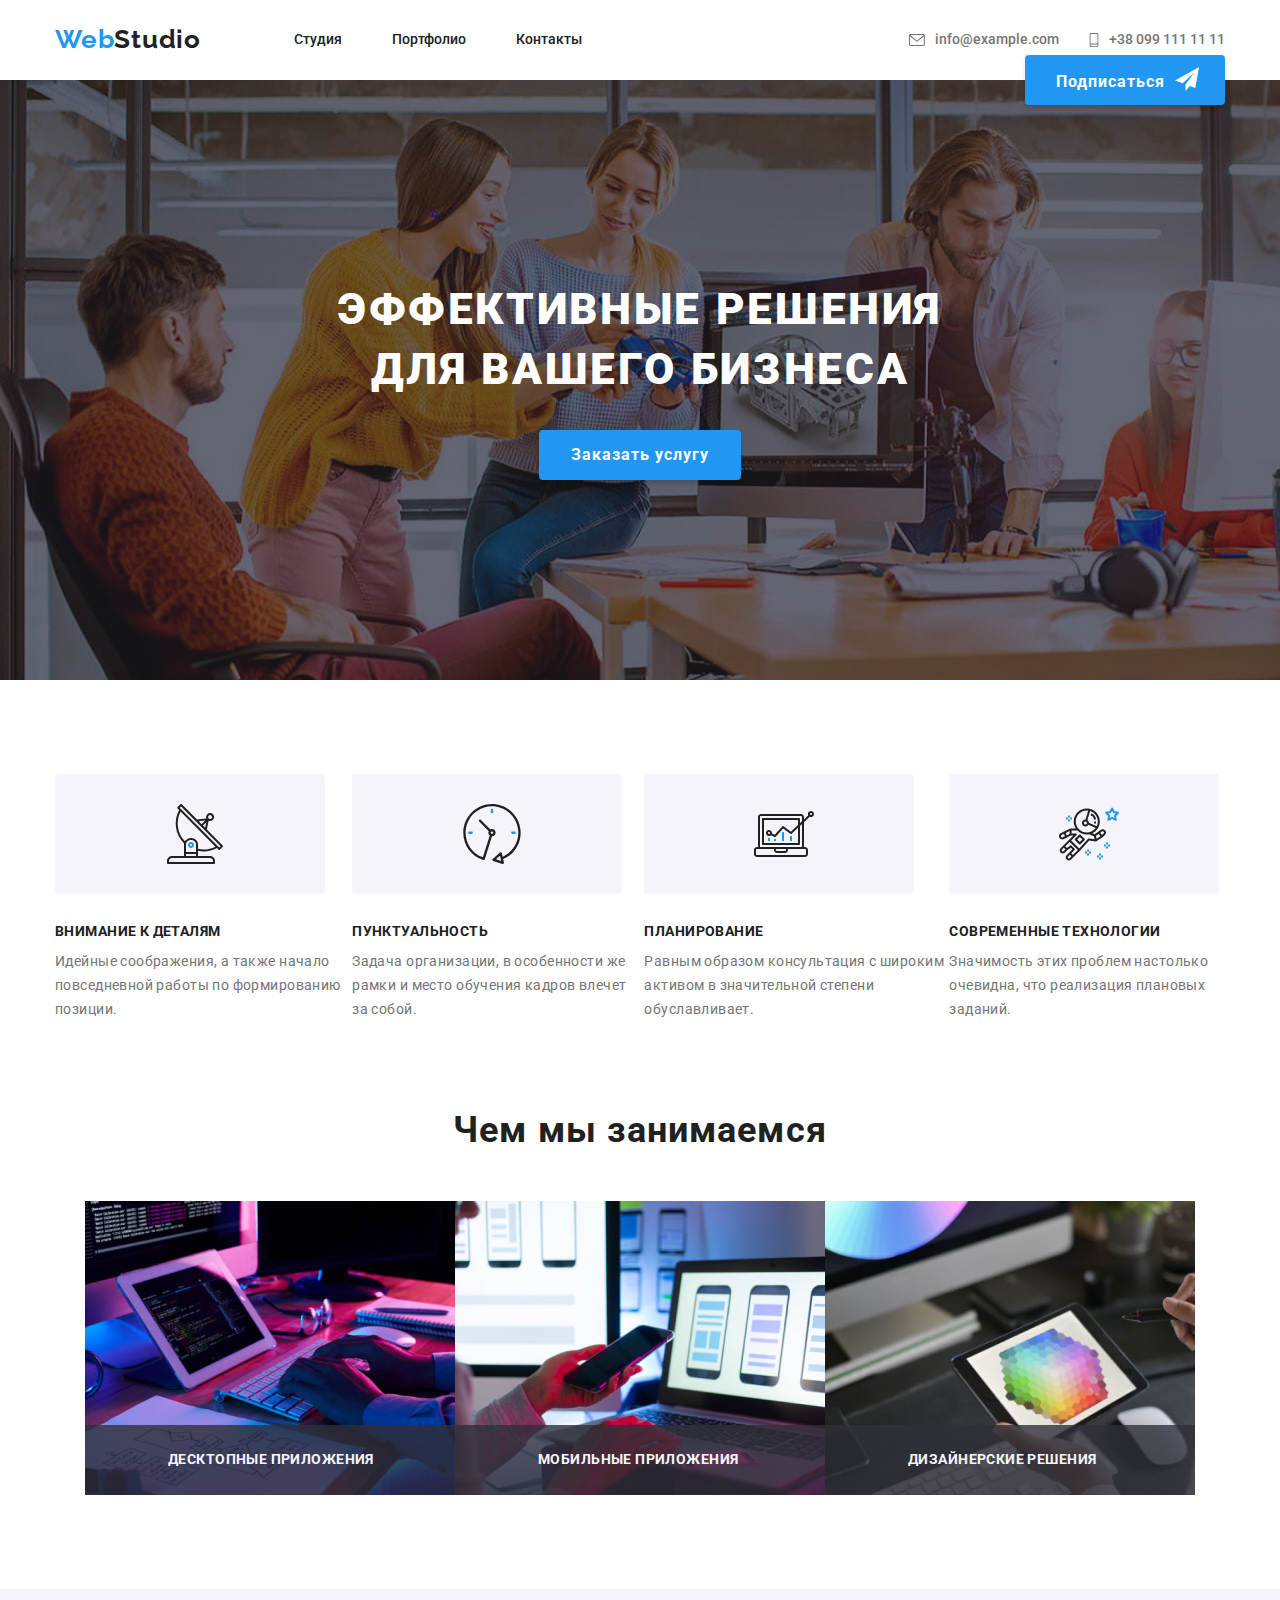
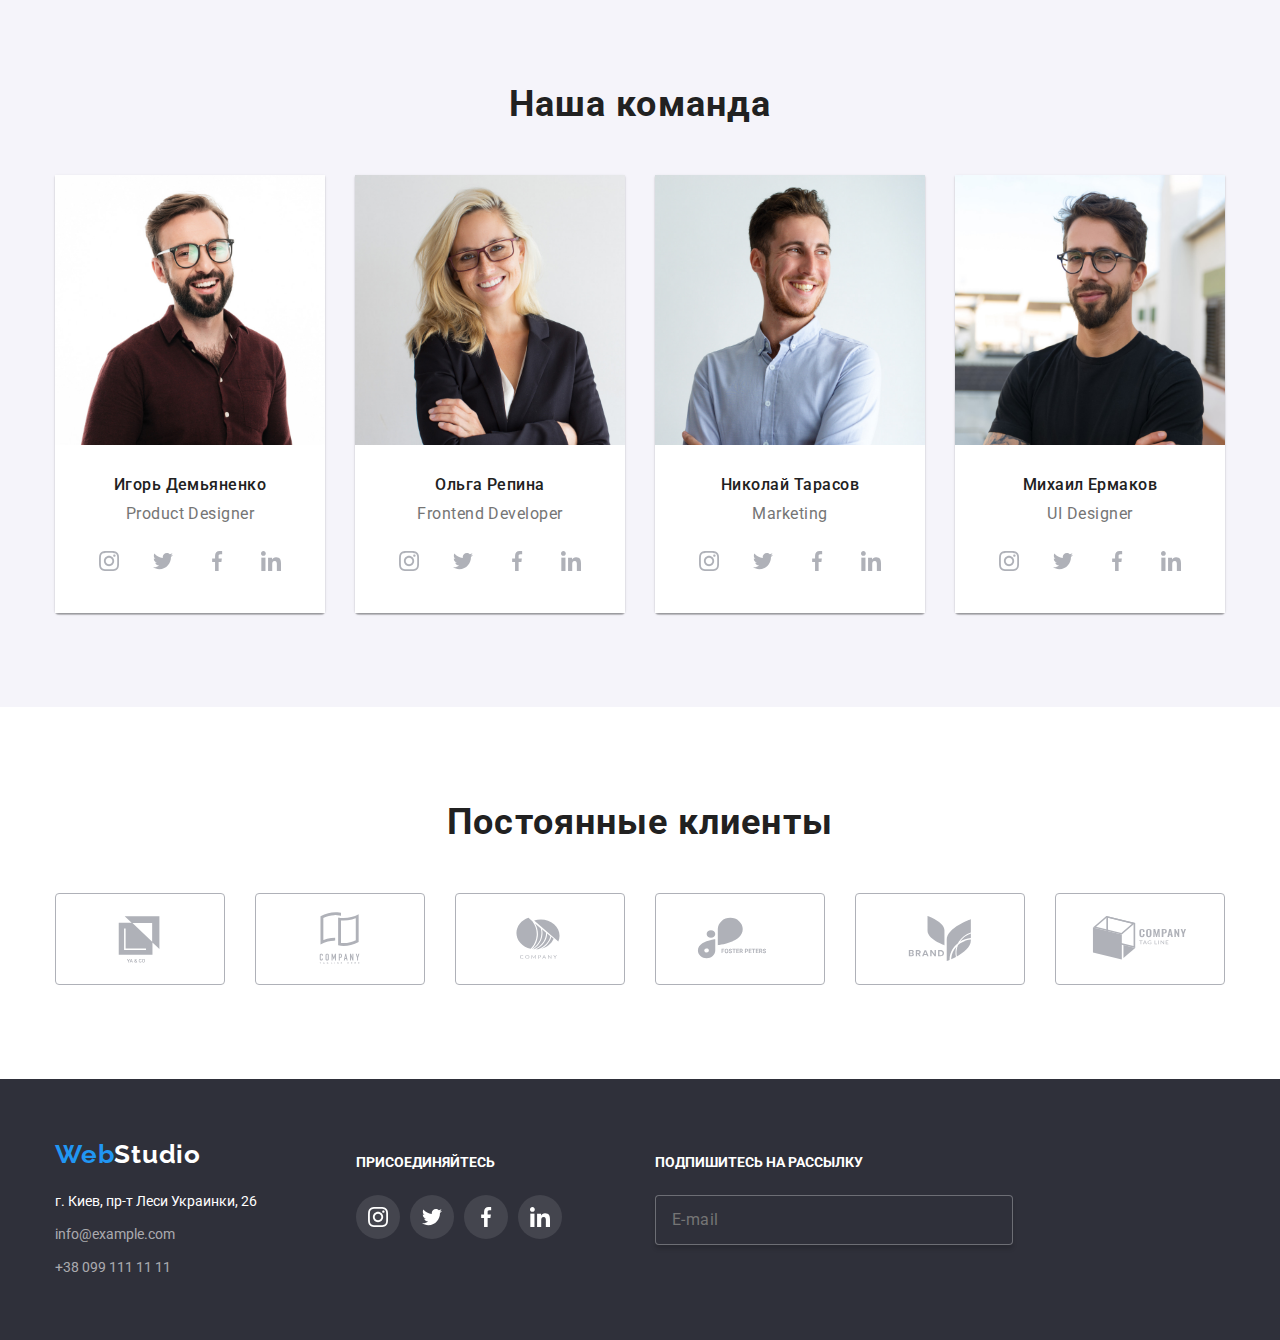
==== index.html @ a3b0ca6b "footer_in_progress" ====
<!DOCTYPE html>
<html lang="en">
    <head>
        <meta charset="UTF-8">
        <meta name="viewport" content="width=device-width, initial-scale=1.0">
        <title>Document</title>
        <link rel="stylesheet" href="https://cdn.jsdelivr.net/npm/modern-normalize@1.1.0/modern-normalize.min.css">
        <link rel="preconnect" href="https://fonts.googleapis.com">
        <link rel="preconnect" href="https://fonts.gstatic.com" crossorigin>
        <link href="https://fonts.googleapis.com/css2?family=Roboto:wght@400;500;700;900&display=swap" rel="stylesheet">
        <link rel="preconnect" href="https://fonts.googleapis.com">
        <link rel="preconnect" href="https://fonts.gstatic.com" crossorigin>
        <link href="https://fonts.googleapis.com/css2?family=Raleway:wght@700&family=Roboto&display=swap" rel="stylesheet">
        <link rel="stylesheet" href="./css/main.min.css" />
    </head>
    <body>
        <header class="top">
            <div class="container top-container">
                <a class="top-logo" href="#">Web<span>Studio</span></a>
                <button class="menu-btn" type="button" aria-label="кнопка открытия меню">
                    <svg class="menu-btn__icon" width="40px" height="40px">
                        <use class="menu-btn__icon-open" href="./images/icons/icons6.svg#open-menu-icon">
                        
                        </use>
                        <use class="menu-btn__icon-close" href="./images/icons/icons6.svg#close-menu-icon">
                        
                        </use>
                    </svg>
                </button>
                <nav class="top-menu">
                    <ul class="top-list">
                        <li class="top-list-item"><a class="link current" href="#">Студия</a></li>
                        <li class="top-list-item"><a href="portfolio.html">Портфолио</a></li>
                        <li class="top-list-item"><a href="#">Контакты</a></li>
                    </ul>
                </nav>
                <div class="top-adr-social container">
                    <ul class="top-adr">
                        <li class="top-adr-item">
                            <a class="link" href="mailto:info@example.com">
                                <svg class="socials-icons-top" width="16px" height="12px">
                                    <use href="./images/icons/icons6.svg#icon-envelope"></use>
                                </svg>
                            info@example.com
                            </a>
                        </li>
                        <li class="top-adr-item">
                            <a class="link" href="tel:+380991111111">
                                <svg class="socials-icons-top phone" width="10px" height="16px">
                                    <use href="./images/icons/icons6.svg#icon-smartphone"></use>
                                </svg>
                            +38 099 111 11 11
                            </a>
                        </li>
                    </ul>
                </div>
            </div>
        </header>
        <main>
            <section class="hero">
                <div class="container hero__container">
                    <h1 class="hero__title">Эффективные решения <br> для вашего бизнеса</h1>
                    <button class="hero__but" type="button" data-modal-open>
                        Заказать услугу
                    </button>
                </div>
            </section>
            <section class="deal">
                <div class="container deal__container">
                    <ul class="deal__container-list">
                        <li class="container-item">
                            <div class="deal__pic">
                                <svg class="deal__icon deal-icons-antenna" width="70px" height="70px">
                                    <use href="./images/icons/icons6.svg#icon-antenna"></use>
                                </svg>
                            </div>
                            <h3 class="deal__titles">Внимание к деталям</h3>
                            <p class="deal__article">
                                Идейные соображения, 
                                а также начало повседневной 
                                работы по формированию позиции.
                            </p>
                        </li>
                        <li class="container-item">
                            <div class="deal__pic">
                                <svg class="deal__icon deal-icons-clock" width="70px" height="70px">
                                    <use href="./images/icons/icons6.svg#icon-clock"></use>
                                </svg>
                            </div>
                            <h3 class="deal__titles">Пунктуальность</h3>
                            <p class="deal__article">
                                Задача организации, 
                                в особенности же рамки и место 
                                обучения кадров влечет за собой.
                            </p>
                        </li>
                        <li class="container-item">
                            <div class="deal__pic">
                                <svg class="deal__icon deal-icons-diagram" width="70px" height="70px">
                                    <use href="./images/icons/icons6.svg#icon-diagram"></use>
                                </svg>
                            </div>
                            <h3 class="deal__titles">Планирование</h3>
                            <p class="deal__article">
                                Равным образом консультация 
                                с широким активом в значительной 
                                степени обуславливает.
                            </p>
                        </li>
                        <li class="container-item">
                            <div class="deal__pic">
                                <svg class="deal__icon deal-icons-astronaut" width="70px" height="70px">
                                    <use href="./images/icons/icons6.svg#icon-astronaut"></use>
                                </svg>
                            </div>
                            <h3 class="deal__titles">Современные технологии</h3>
                            <p class="deal__article">
                                Значимость этих проблем настолько 
                                очевидна, что реализация плановых заданий.
                            </p>
                        </li>
                    </ul>
                </div>
            </section>
            <section class="rools">
                <div class="container rools-container">
                    <h2 class="team-title">Чем мы занимаемся</h2>
                    <ul class="rools-container-list-pic">
                        <li class="container-item pic">
                            <img src="./images/1pro.jpg" alt="computer work" width="370" height="294">
                            <div class="plashka">
                                <p class="plashka-txt">
                                    Десктопные приложения
                                </p>
                            </div>
                        </li>
                        <li class="container-item pic">
                            <img src="./images/2pro.jpg" alt="computer work2" width="370" height="294">
                            <div class="plashka">
                                <p class="plashka-txt">
                                    Мобильные приложения
                                </p>
                            </div>
                        </li>
                        <li class="container-item pic">
                            <img src="./images/3pro.jpg" alt="color scheme" width="370" height="294">
                            <div class="plashka">
                                <p class="plashka-txt">
                                    Дизайнерские решения
                                </p>
                            </div>
                        </li>
                    </ul>
                </div>
            </section>
            <section class="team">
                <div class="container team-container">
                    <h2 class="team-title">Наша команда</h2>
                        <ul class="team-container-list">
                            <li class="container-item teamit">
                                <img class="img-teamit" src="./images/4pro.jpg" alt="Демьяненко">
                                <div class="bot-teamit">
                                    <h3 class="team-titles">Игорь Демьяненко</h3>
                                    <p class="team-position">Product Designer</p> 
                                    <ul class="team-social-list">
                                        <li class="team-social-item">
                                            <a class="team-social-link socials-link-instagram" href="#">
                                                <svg class="social-icon social-icons-team-instagram" width="20px" height="20px">
                                                    <use href="./images/icons/icons6.svg#icon-instagram"></use>
                                                </svg> 
                                            </a>
                                        </li>
                                        <li class="team-social-item">
                                            <a class="team-social-link socials-link-twitter" href="#">
                                                <svg class="social-icon social-icons-team-twitter" width="20px" height="20px">
                                                    <use href="./images/icons/icons6.svg#icon-twitter"></use>
                                                </svg>
                                            </a>
                                        </li>
                                        <li class="team-social-item">
                                            <a class="team-social-link socials-link-facebook" href="#">
                                                <svg class="social-icon social-icons-team-facebook" width="20px" height="20px">
                                                    <use href="./images/icons/icons6.svg#icon-facebook"></use>
                                                </svg>
                                            </a>
                                        </li>
                                        <li class="team-social-item">
                                            <a class="team-social-link socials-link-linkedin" href="#">
                                                <svg class="social-icon social-icons-team-linkedin" width="20px" height="20px">
                                                    <use href="./images/icons/icons6.svg#icon-linkedin"></use>
                                                </svg>
                                            </a>
                                        </li>   
                                    </ul>
                                </div>
                            </li>
                            <li class="container-item teamit">
                                <img class="img-teamit" src="./images/5pro.jpg" alt="Репина">
                                <div class="bot-teamit">
                                    <h3 class="team-titles">Ольга Репина</h3>
                                    <p class="team-position">Frontend Developer</p>
                                    <ul class="team-social-list">
                                        <li class="team-social-item">
                                            <a class="team-social-link socials-link-instagram" href="#">
                                                <svg class="social-icon social-icons-team-instagram" width="20px" height="20px">
                                                    <use href="./images/icons/icons6.svg#icon-instagram"></use>
                                                </svg> 
                                            </a>
                                        </li>
                                        <li class="team-social-item">
                                            <a class="team-social-link socials-link-twitter" href="#">
                                                <svg class="social-icon social-icons-team-twitter" width="20px" height="20px">
                                                    <use href="./images/icons/icons6.svg#icon-twitter"></use>
                                                </svg>
                                            </a>
                                        </li>
                                        <li class="team-social-item">
                                            <a class="team-social-link socials-link-facebook" href="#">
                                                <svg class="social-icon social-icons-team-facebook" width="20px" height="20px">
                                                    <use href="./images/icons/icons6.svg#icon-facebook"></use>
                                                </svg>
                                            </a>
                                        </li>
                                        <li class="team-social-item">
                                            <a class="team-social-link socials-link-linkedin" href="#">
                                                <svg class="social-icon social-icons-team-linkedin" width="20px" height="20px">
                                                    <use href="./images/icons/icons6.svg#icon-linkedin"></use>
                                                </svg>
                                            </a>
                                        </li>   
                                    </ul>
                                </div>
                                </li>
                            <li class="container-item teamit">
                                <img class="img-teamit" src="./images/6pro.jpg" alt="Тарасов">
                                <div class="bot-teamit">
                                    <h3 class="team-titles">Николай Тарасов</h3>
                                    <p class="team-position">Marketing</p>
                                    <ul class="team-social-list">
                                        <li class="team-social-item">
                                            <a class="team-social-link socials-link-instagram" href="#">
                                                <svg class="social-icon social-icons-team-instagram" width="20px" height="20px">
                                                    <use href="./images/icons/icons6.svg#icon-instagram"></use>
                                                </svg> 
                                            </a>
                                        </li>
                                        <li class="team-social-item">
                                            <a class="team-social-link socials-link-twitter" href="#">
                                                <svg class="social-icon social-icons-team-twitter" width="20px" height="20px">
                                                    <use href="./images/icons/icons6.svg#icon-twitter"></use>
                                                </svg>
                                            </a>
                                        </li>
                                        <li class="team-social-item">
                                            <a class="team-social-link socials-link-facebook" href="#">
                                                <svg class="social-icon social-icons-team-facebook" width="20px" height="20px">
                                                    <use href="./images/icons/icons6.svg#icon-facebook"></use>
                                                </svg>
                                            </a>
                                        </li>
                                        <li class="team-social-item">
                                            <a class="team-social-link socials-link-linkedin" href="#">
                                                <svg class="social-icon social-icons-team-linkedin" width="20px" height="20px">
                                                    <use href="./images/icons/icons6.svg#icon-linkedin"></use>
                                                </svg>
                                            </a>
                                        </li>   
                                    </ul>
                                </div>
                                </li>
                            <li class="container-item teamit">
                                <img class="img-teamit" src="./images/7pro.jpg" alt="Ермаков">
                                <div class="bot-teamit">
                                    <h3 class="team-titles">Михаил Ермаков</h3>
                                    <p class="team-position">UI Designer</p>
                                    <ul class="team-social-list">
                                        <li class="team-social-item">
                                            <a class="team-social-link socials-link-instagram" href="#">
                                                <svg class="social-icon social-icons-team-instagram" width="20px" height="20px">
                                                    <use href="./images/icons/icons6.svg#icon-instagram"></use>
                                                </svg> 
                                            </a>
                                        </li>
                                        <li class="team-social-item">
                                            <a class="team-social-link socials-link-twitter" href="#">
                                                <svg class="social-icon social-icons-team-twitter" width="20px" height="20px">
                                                    <use href="./images/icons/icons6.svg#icon-twitter"></use>
                                                </svg>
                                            </a>
                                        </li>
                                        <li class="team-social-item">
                                            <a class="team-social-link socials-link-facebook" href="#">
                                                <svg class="social-icon social-icons-team-facebook" width="20px" height="20px">
                                                    <use href="./images/icons/icons6.svg#icon-facebook"></use>
                                                </svg>
                                            </a>
                                        </li>
                                        <li class="team-social-item">
                                            <a class="team-social-link socials-link-linkedin" href="#">
                                                <svg class="social-icon social-icons-team-linkedin" width="20px" height="20px">
                                                    <use href="./images/icons/icons6.svg#icon-linkedin"></use>
                                                </svg>
                                            </a>
                                        </li>   
                                    </ul>                 
                                </div>
                            </li>
                        </ul>
                </div>
            </section>
            <section class="clients">
                <div class="container clients__container">
                    <h2 class="clients__title">Постоянные клиенты</h2>
                    <div class="clients-row">
                        <ul class="clients__list">
                            <li class="clients__item">
                                <a class="clients__link link-Logo" href="#">
                                    <svg class="clients__icon clients-icons-Logo" width="106px" height="60px">
                                        <use href="./images/icons/icons6.svg#icon-Logo"></use>
                                    </svg>
                                </a> 
                            </li>
                            <li class="clients-item">
                                <a class="clients__link link-Logo-1" href="#">
                                    <svg class="clients__icon clients-icons-Logo-1" width="106px" height="60px">
                                        <use href="./images/icons/icons6.svg#icon-Logo-1"></use>
                                    </svg>
                                </a> 
                            </li>
                            <li class="clients-item">
                                <a class="clients__link link-Logo-2" href="#">
                                    <svg class="clients__icon clients-icons-Logo-2" width="106px" height="60px">
                                        <use href="./images/icons/icons6.svg#icon-Logo-2"></use>
                                    </svg>
                                </a> 
                            </li>
                            <li class="clients-item">
                                <a class="clients__link link-Logo-3" href="#">
                                    <svg class="clients__icon clients-icons-Logo-3" width="106px" height="60px">
                                        <use href="./images/icons/icons6.svg#icon-Logo-3"></use>
                                    </svg>
                                </a> 
                            </li>
                            <li class="clients-item">
                                <a class="clients__link link-Logo-4" href="#">
                                    <svg class="clients__icon clients-icons-Logo-4" width="106px" height="60px">
                                        <use href="./images/icons/icons6.svg#icon-Logo-4"></use>
                                    </svg>
                                </a> 
                            </li>
                            <li class="clients-item">
                                <a class="clients__link link-Logo-5" href="#">
                                    <svg class="clients__icon clients-icons-Logo-5" width="106px" height="60px">
                                        <use href="./images/icons/icons6.svg#icon-Logo-5"></use>
                                    </svg>
                                </a> 
                            </li>
                        </ul>
                    </div>
                </div>
            </section>
        </main>
        <footer class="bottom">
            <div class="container fotter-container">
                <div class="bottom__f_s_containers">
                    <div class="bottom__container">
                        <a class="bottom__logo" href="#">Web<span>Studio</span></a>
                        <address class="bottom__adr">
                            <ul class="bottom__adr-list">
                                <li class="bottom__adr-item">
                                    <a class="bottom__adr-info" href="https://google.com">г. Киев, пр-т Леси Украинки, 26</a>
                                </li>
                                <li class="bottom__adr-item">
                                    <a class="bottom__adr-c" href="mailto:info@example.com">info@example.com</a>
                                </li>
                                <li class="bottom__adr-item">
                                    <a class="bottom__adr-c" href="tel:+380991111111">+38 099 111 11 11</a>
                                </li>
                            </ul>
                        </address>
                    </div>
                    <div class="bottom__container2">
                        <p class="bottom__attach">Присоединяйтесь</p>
                        <div class="bottom__icons">
                            <ul class="bottom__social-list">
                                <li class="bottom__social-item">
                                    <a class="bottom__social-link socials-link-instagram" href="#">
                                        <svg class="bottom__social-icon social-icons-team-instagram" width="20px" height="20px">
                                            <use href="./images/icons/icons6.svg#icon-instagram"></use>
                                        </svg> 
                                    </a>
                                </li>
                                <li class="bottom__social-item">
                                    <a class="bottom__social-link socials-link-twitter" href="#">
                                        <svg class="bottom__social-icon social-icons-team-twitter" width="20px" height="20px">
                                            <use href="./images/icons/icons6.svg#icon-twitter"></use>
                                        </svg>
                                    </a>
                                </li>
                                <li class="bottom__social-item">
                                    <a class="bottom__social-link socials-link-facebook" href="#">
                                        <svg class="bottom__social-icon social-icons-team-facebook" width="20px" height="20px">
                                            <use href="./images/icons/icons6.svg#icon-facebook"></use>
                                        </svg>
                                    </a>
                                </li>
                                <li class="bottom__social-item">
                                    <a class="bottom__social-link socials-link-linkedin" href="#">
                                        <svg class="bottom__social-icon social-icons-team-linkedin" width="20px" height="20px">
                                            <use href="./images/icons/icons6.svg#icon-linkedin"></use>
                                        </svg>
                                    </a>
                                </li>   
                            </ul>
                        </div>
                    </div>
                </div>
                <div class="bottom__container3">
                    <p class="bottom__attach">Подпишитесь на рассылку</p>
                    <div class="bottom__icons">
                        <ul class="bottom__social-list">
                            <li class="bottom__social-item">
                                <form class="name-lable-bottom">
                                    <input class="name-label-input-bottom" type="email" name="email" placeholder="E-mail" required />
                                </form>
                            </li>
                        </ul>
                    </div>
                </div>
                <div class="bottom__butt">
                    <button class="hero-but-butt" type="button" data-modal-open>
                        <div class="h-butt">
                            <div class="butt-sing">
                                Подписаться
                            </div>
                            <div class="butt-svg">
                                <svg class="bottom__social-icon" width="24px" height="24px">
                                    <use href="./images/icons/icons6.svg#icon-sendtg"></use>
                                </svg>
                            </div>
                        </div>
                    </button>
                </div>
            </div>
        </footer>
        <div class="backdrop is-hidden" data-modal>
            <div class="modal-wrapper">
                <button class="modal-btn" type="button" data-modal-close>
                        <svg class="icon-close" width="20px" height="20px">
                            <use href="./images/icons/icons6.svg#icon-close"></use>
                        </svg>
                </button>
                <div class="wrapper">
                    <form class="form">
                        <div class="form_txt">
                            <p>
                                Оставьте свои данные, мы вам перезвоним
                            </p>
                        </div>
                        <div class="label-wrapper">
                            <label class="name-label">
                                <span class="name-label-span">
                                    Имя
                                </span>
                                <input class="name-label-input" type="name" name="name" required />
                                <div class="div-icon">
                                    <svg class="input-icon" width="12px" height="12px">
                                        <use href="./images/icons/icons6.svg#icon-name"></use>
                                    </svg>
                                </div>
                            </label>
                            <label class="name-label">
                                <span class="name-label-span">
                                    Телефон
                                </span>
                                <input class="name-label-input" type="tel" name="tel" required />
                                <div class="div-icon">
                                    <svg class="input-icon" width="13px" height="13px">
                                        <use href="./images/icons/icons6.svg#icon-phone"></use>
                                    </svg>
                                </div>
                            </label>
                            <label class="name-label">
                                <span class="name-label-span">
                                    Почта
                                </span>
                                <input class="name-label-input" type="email" name="email" required />
                                <div class="div-icon">
                                    <svg class="input-icon" width="15px" height="12px">
                                        <use href="./images/icons/icons6.svg#icon-email"></use>
                                    </svg>
                                </div>
                            </label>
                            <label class="name-label">
                                <span class="name-label-span">
                                    Комментарий
                                </span>
                                <textarea class="text-field"
                                name="feadback"
                                rows="5"
                                placeholder="Введите текст">
                                </textarea>
                            </label>
                            <label class="checkbox-label">
                                <input class="checkbox" type="checkbox" name="checkbox" topic="css">
                                <span class="icon">
                                    <svg class="input-icon">
                                        <use href="./images/icons/icons6l.svg#icon-check" width="16px" height="15px"></use>
                                    </svg>
                                </span>
                                <span class="txt">
                                    Соглашаюсь с рассылкой и принимаю 
                                    <a href="https://mozilla.org">Условия договора</a>
                                </span> 
                            </label>
                        </div>
                        <button class="submit" type="submit">Отправить</button>
                    </form>
                </div>
            </div>
        </div>
        <script src="js/modal.js">
        </script>
    </body>
</html>
---- css/main.min.css ----
:root{--main-text-color: #212121;--main-text-colorlight: #757575;--second-text-color: #2196F3;--third-text-color: #FFFFFF;--bg-color: #2F303A;--bg-colorlight: #F5F4FA;--main-color-icon: #AFB1B8;--main-font: "Roboto", "Arial", "Impact", sans-serif}.btn,.hero-but-butt,.hero__but{display:block;color:var(--third-text-color);background-color:var(--second-text-color);font-family:var(--main-font);font-size:16px;font-weight:700;letter-spacing:.06em;text-align:center;cursor:pointer;border-radius:4px;border-color:rgba(0,0,0,0);box-shadow:0px 4px 4px 0px rgba(0,0,0,.15)}*{list-style:none}h1,h2,h3,h4,h5,h6,p,ul{margin:0}img{display:block;max-width:100%;height:auto}*{list-style:none}h1,h2,h3,h4,h5,h6,p,ul{margin:0}img{display:block;max-width:100%;height:auto}body{font-family:var(--main-font);font-size:14px;line-height:1.71;color:var(--main-text-color)}.container{max-width:100%;margin:0 auto;padding:0 15px}@media screen and (min-width: 320px)and (max-width: 767px){.container{max-width:480px}}@media screen and (min-width: 768px)and (max-width: 1199px){.container{max-width:768px}}@media screen and (min-width: 1200px){.container{max-width:1200px}}.top{vertical-align:50%}.top-container{display:flex;align-items:center;height:60px}@media screen and (min-width: 320px)and (max-width: 767px){.top-container{height:60px}}@media screen and (min-width: 1200px){.top-container{height:80px}}.top-logo{font-family:"Raleway",sans-serif;color:var(--second-text-color);font-size:24px;font-style:normal;font-weight:700;line-height:1.17;letter-spacing:.03em;text-align:left;text-decoration:none;margin-right:276px;padding-top:16px;padding-bottom:16px}@media screen and (min-width: 768px)and (max-width: 1199px){.top-logo{margin-right:88px;padding-top:26px;padding-bottom:26px}}@media screen and (min-width: 1200px){.top-logo{font-size:26px;line-height:1.19;margin-right:93px;padding-top:24px;padding-bottom:25px}}a.top-logo>span{color:var(--main-text-color)}.top-menu a{text-decoration:none;color:var(--main-text-color);font-weight:500;transition-property:color;transition-duration:250ms;transition-timing-function:cubic-bezier(0.4, 0, 0.2, 1)}@media screen and (max-width: 767px){.top-menu a{opacity:0}}.top-menu a:hover{color:var(--second-text-color)}.top-menu a:focus{color:var(--second-text-color)}.top-list{display:flex;align-items:center;padding:0;padding-top:32px;padding-bottom:32px}@media screen and (max-width: 767px){.top-list{display:none}}.top-list-item{margin-right:50px}.top-list-item:last-child{margin:0}.link{position:relative;display:block;text-decoration:none;color:var(--main-text-color)}@media screen and (max-width: 1199px){.top-adr>.top-adr-item:last-child>.link{margin-bottom:0px}}.current{color:var(--second-text-color)}.current:hover::after{content:"";display:block;position:absolute;bottom:-32px;left:0;width:100%;height:4px;border-radius:2px;background-color:var(--second-text-color)}.top-adr-social{padding-right:0;margin-right:0;margin-left:auto}.top-adr-social .top-adr{display:none;padding-top:0px;padding-bottom:0px;padding-right:0px}@media screen and (min-width: 768px){.top-adr-social .top-adr{display:block;align-items:center;justify-content:flex-end;padding-top:21px;padding-bottom:21px}}@media screen and (min-width: 1200px){.top-adr-social .top-adr{display:flex;align-items:center;justify-content:end;padding-top:32px;padding-bottom:32px}}.top-adr-social .top-adr-item:not(:last-child){margin-right:30px}.top-adr-social .link{display:flex;align-items:center;text-decoration:none;color:var(--main-text-colorlight);font-weight:500;transition-property:color;transition-duration:250ms;transition-timing-function:cubic-bezier(0.4, 0, 0.2, 1)}@media screen and (max-width: 768px){.top-adr-social .link{font-size:12px;line-height:14.06px;margin-bottom:10px}}.top-adr-social .link:hover,.top-adr-social .link:focus{color:var(--second-text-color)}.top-adr-social .socials-icons-top{margin-right:10px;fill:currentColor}@media screen and (max-width: 768px){.top-adr-social .socials-icons-top{font-size:12px;line-height:14.06px;width:14px;height:10px}}.top-adr-social .phone{width:10px;height:14px}.menu-btn{display:block;width:40px;height:40px;background-color:rgba(0,0,0,0);border:none;outline:rgba(0,0,0,0);border-color:rgba(0,0,0,0);padding:0px}@media screen and (min-width: 768px){.menu-btn{display:none}}.menu-btn__icon{width:40px;height:40px}.menu-btn__icon-open{opacity:1;fill:var(--main-text-color)}.menu-btn__icon-open:hover{fill:var(--second-text-color)}.menu-btn__icon-close{fill:rgba(0,0,0,0);opacity:0}.works{background-color:#e5e5e5}.promodemo{border-top:1px solid #ececec;padding-top:94px;padding-bottom:94px}.promodemo__container{display:flex;flex-direction:column;align-items:center}.promodemo__container-list{display:flex;flex-wrap:wrap;padding-left:0}.promodemo__item{margin-right:8px;margin-bottom:50px}.promodemo__item:last-child{margin-right:0}.promo-titles{font-family:var(--main-font);background-color:var(--bg-colorlight);color:var(--main-text-color);font-weight:500;font-size:16px;line-height:1.63;letter-spacing:.03em;cursor:pointer;padding:6px 22px;border-radius:4px;border:rgba(255,255,255,0);transition-property:background-color color box-shadow;transition-duration:250ms;transition-timing-function:cubic-bezier(0.4, 0, 0.2, 1)}.promo-titles:hover{background-color:var(--second-text-color);color:var(--third-text-color);box-shadow:0px 2px 2px 0px rgba(0,0,0,.12),0px 1px 2px 0px rgba(0,0,0,.08),0px 3px 1px 0px rgba(0,0,0,.1)}.promo-titles:focus{background-color:var(--second-text-color);color:var(--third-text-color);box-shadow:0px 2px 2px 0px rgba(0,0,0,.12),0px 1px 2px 0px rgba(0,0,0,.08),0px 3px 1px 0px rgba(0,0,0,.1)}.demo__container-list{display:flex;flex-wrap:wrap;padding-left:0}.demo__item{width:370px;background:#fff;transition-property:cursor box-shadow;transition-duration:250ms;transition-timing-function:cubic-bezier(0.4, 0, 0.2, 1)}.demo__item:hover{cursor:pointer;box-shadow:1px 4px 6px 0px rgba(0,0,0,.16),0px 4px 4px 0px rgba(0,0,0,.06),0px 1px 1px 0px rgba(0,0,0,.12)}.demo__item:not(:nth-child(3n+3)){margin-right:30px}.demo__item:not(:nth-child(n+7)){margin-bottom:30px}.demo__item-pic{display:block}.demo__thumb{position:relative;cursor:pointer;overflow:hidden}.demo__descr{display:flex;align-items:center;justify-content:center;width:100%;height:100%;position:absolute;left:0px;bottom:0px;padding:24px;color:var(--third-text-color);background-color:rgba(33,150,243,.9);text-align:left;font-size:18px;line-height:1.71;letter-spacing:3%;transform:translateY(100%);transition:transform;transition-duration:250ms}.demo__thumb:hover .demo__descr{transform:translateY(0%)}.demo__block{border-top:0px;border-right:1px solid #eee;border-bottom:1px solid #eee;border-left:1px solid #eee;padding-top:20px;padding-bottom:20px;padding-left:24px}.demo__titles{color:var(--main-text-color);font-weight:700;font-size:18px;line-height:2;letter-spacing:.06em;padding-bottom:4px}.demo__position{color:var(--main-text-colorlight);font-size:16px;line-height:1.88;letter-spacing:.03em}.btn,.hero-but-butt,.hero__but{display:block;color:var(--third-text-color);background-color:var(--second-text-color);font-family:var(--main-font);font-size:16px;font-weight:700;letter-spacing:.06em;text-align:center;cursor:pointer;border-radius:4px;border-color:rgba(0,0,0,0);box-shadow:0px 4px 4px 0px rgba(0,0,0,.15)}.hero{width:100%;max-width:480px;margin:0 auto;color:var(--third-text-color);background-color:var(--bg-color);padding-top:118px;padding-bottom:118px;background-image:linear-gradient(to bottom, rgba(47, 48, 58, 0.4), rgba(47, 48, 58, 0.4)),url(../images/480_400.png)}@media screen and (min-width: 768px)and (max-width: 1199px){.hero{max-width:768px;margin:0 auto;background-image:linear-gradient(to bottom, rgba(47, 48, 58, 0.4), rgba(47, 48, 58, 0.4)),url(../images/768_400.png)}}@media screen and (min-width: 1200px){.hero{max-width:1600px;padding-top:200px;padding-bottom:200px;margin:0 auto;background-image:linear-gradient(to bottom, rgba(47, 48, 58, 0.4), rgba(47, 48, 58, 0.4)),url(../images/img_HEROpro.jpg)}}.hero__container{display:flex;flex-direction:column;align-items:center}.hero__title{text-transform:uppercase;font-size:26px;font-weight:900;line-height:1.62;letter-spacing:.06em;text-align:center;padding-bottom:30px}@media screen and (min-width: 1200px){.hero__title{font-size:44px;line-height:1.36}}.hero__but{margin:0 auto;line-height:1.875;padding:8px 30px}.deal{padding-top:60px;padding-bottom:60px}@media screen and (min-width: 1200px){.deal{padding-top:94px;padding-bottom:0px}}.deal__container{display:flex;flex-direction:column;align-items:center}.deal__container-list{display:block;padding-left:0}@media screen and (min-width: 767px){.deal__container-list{display:flex}}@media screen and (min-width: 768px)and (max-width: 1199px){.deal__container-list{display:flex;flex-wrap:wrap;gap:30px;padding-left:0}}.deal__pic{display:flex;position:relative;width:100%;max-width:450px;height:120px;justify-content:center;align-items:center;border-radius:4px;margin-bottom:30px;background-color:var(--bg-colorlight)}@media screen and (min-width: 1200px){.deal__pic{display:flex;width:270px;height:120px;justify-content:center;align-items:center;border-radius:4px;margin-bottom:30px}}.deal__titles{color:var(--main-text-color);font-size:14px;font-weight:700;line-height:1.14;letter-spacing:.03em;text-transform:uppercase;width:270px;height:16px}.deal__article{height:75px;color:var(--main-text-colorlight);font-size:14px;line-height:1.71;letter-spacing:.03em;justify-content:right;padding-top:10px;margin-bottom:30px;margin:0 auto}@media screen and (max-width: 1199px){.deal__article{color:var(--main-text-colorlight);font-size:14px;line-height:1.71;letter-spacing:.03em;padding-top:10px}}.deal__icon{display:flex;position:absolute;justify-content:center;align-items:center;fill:var(--main-color-icon);padding-left:10px}.container-item{position:static;margin-right:0}@media screen and (max-width: 767px){.container-item{margin-right:30px}}@media screen and (min-width: 768px)and (max-width: 1199px){.container-item{width:354px;height:251px;margin-right:0px;margin-left:0px;flex:1 1 calc(50% - 30px)}}.container-item:last-child{margin-right:0px}.team{background-color:var(--bg-colorlight);padding-top:60px;padding-bottom:60px}@media screen and (min-width: 768px)and (max-width: 1199px){.team{padding-bottom:30px}}@media screen and (min-width: 1200px){.team{padding-top:94px;padding-bottom:94px}}.team-container{display:flex;flex-direction:column;align-items:center}.team-title{font-weight:700;font-size:36px;line-height:1.17;letter-spacing:.03em;padding-bottom:30px}@media screen and (min-width: 1200px){.team-title{padding-bottom:50px}}.team-container-list{display:flex;flex-wrap:wrap;gap:30px;padding-left:0}@media screen and (min-width: 1200px){.team-container-list{flex-wrap:nowrap;align-items:center;padding-left:0}}.teamit{width:450px;height:622px;border-bottom-right-radius:4px;border-bottom-left-radius:4px;box-shadow:0px 2px 1px 0px rgba(0,0,0,.2),0px 1px 1px 0px rgba(0,0,0,.14),0px 1px 3px 0px rgba(0,0,0,.12)}@media screen and (min-width: 768px)and (max-width: 1199px){.teamit{width:354px;height:auto;flex:1 1 calc(50% - 30px);margin-bottom:30px;box-shadow:0px 1px 3px rgba(0,0,0,.12),0px 1px 1px rgba(0,0,0,.14),0px 2px 1px rgba(0,0,0,.2)}}@media screen and (min-width: 1200px){.teamit{padding-right:0px;padding-left:0px;margin-right:0px;margin-left:0px;width:270px;height:auto}}.img-teamit{display:block;width:450px;height:460px}@media screen and (min-width: 768px)and (max-width: 1199px){.img-teamit{width:354px;height:374px}}@media screen and (min-width: 1200px){.img-teamit{height:270px}}.bot-teamit{background-color:var(--third-text-color);padding-top:30px;padding-bottom:30px}@media screen and (max-width: 1199px){.bot-teamit{padding-bottom:24px}}.team-titles{color:var(--main-text-color);font-weight:500;font-size:16px;line-height:1.19;letter-spacing:.03em;padding-bottom:10px;text-align:center}.team-position{color:var(--main-text-colorlight);font-size:16px;line-height:1.19;letter-spacing:.03em;text-align:center;padding-bottom:16px}.team-social-list{display:flex;padding-left:122px;padding-right:122px;justify-content:space-between}@media screen and (min-width: 768px)and (max-width: 1199px){.team-social-list{padding-left:74px;padding-right:74px}}@media screen and (min-width: 1200px){.team-social-list{padding-left:32px;padding-right:32px}}.team-social-link{display:flex;width:44px;height:44px;justify-content:center;align-items:center;background-color:rgba(255,255,255,0);border-radius:50%;transition-property:background-color;transition-duration:250ms;transition-timing-function:cubic-bezier(0.4, 0, 0.2, 1)}.team-social-link:hover{background-color:var(--second-text-color)}.team-social-link:focus{background-color:var(--second-text-color)}.team-social-link:hover>.social-icon{fill:var(--third-text-color)}.team-social-link:focus>.social-icon{fill:var(--third-text-color)}.social-icon{fill:var(--main-color-icon)}.rools{padding-top:94px;padding-bottom:94px}@media screen and (max-width: 1199px){.rools{display:none}}.rools-container{display:flex;flex-direction:column;align-items:center}.pic{height:294px}.rools-container-list-pic{position:relative;display:flex;padding-left:0}.plashka{display:block;position:absolute;bottom:0;width:370px;height:70px;background-color:rgba(47,48,58,.8)}.plashka-txt{position:absolute;top:27px;color:var(--bg-colorlight);font-size:14px;font-weight:700;line-height:1.14;letter-spacing:.03em;text-transform:uppercase}.plashka-txt:nth-child(1){left:83px}.plashka-txt:nth-child(2){left:86px}.plashka-txt:nth-child(3){left:95px}.clients{padding-top:94px}@media screen and (max-width: 1199px){.clients{padding-top:60px}}.clients__container{display:flex;flex-direction:column;align-items:center}.clients__title{font-weight:700;font-size:36px;line-height:1.17;letter-spacing:.03em;padding-bottom:50px}@media screen and (max-width: 1199px){.clients__title{font-size:28px;padding-bottom:30px}}.clients__list{display:flex;align-items:center;padding-left:0px;padding-bottom:94px}@media screen and (min-width: 320px)and (max-width: 1199px){.clients__list{flex-wrap:wrap;gap:30px;padding-left:0;padding-bottom:60px}}.clients__link{display:flex;width:170px;height:92px;justify-content:center;align-items:center;margin-right:15px;margin-left:15px;border-radius:4px;border-width:1px;border-color:var(--main-color-icon);border-style:solid;background-color:var --third-text-color;transition-property:border-color;transition-duration:250ms;transition-timing-function:cubic-bezier(0.4, 0, 0.2, 1)}@media screen and (min-width: 320px)and (max-width: 767px){.clients__link{width:210px;height:92px;margin-right:0px;margin-left:0px;flex:1 1 calc(50% - 30px)}}@media screen and (min-width: 768px)and (max-width: 1199px){.clients__link{width:226px;height:92px;margin-right:0px;margin-left:0px;flex:1 1 calc(33.3333333333% - 30px)}}.clients__link:hover{border-color:var(--second-text-color)}.clients__link:focus{border-color:var(--second-text-color)}.clients__link:hover>.clients__icon{fill:var(--second-text-color)}.clients__link:focus>.clients__icon{fill:var(--second-text-color)}.clients__icon{fill:var(--main-color-icon);transition-property:fill;transition-duration:250ms;transition-timing-function:cubic-bezier(0.4, 0, 0.2, 1)}.btn,.hero-but-butt,.hero__but{display:block;color:var(--third-text-color);background-color:var(--second-text-color);font-family:var(--main-font);font-size:16px;font-weight:700;letter-spacing:.06em;text-align:center;cursor:pointer;border-radius:4px;border-color:rgba(0,0,0,0);box-shadow:0px 4px 4px 0px rgba(0,0,0,.15)}.bottom{width:inherit;color:var(--third-text-color);background-color:var(--bg-color);padding-top:60px;padding-bottom:60px;align-items:center}@media screen and (min-width: 320px)and (max-width: 767px){.bottom{padding-bottom:130px}}@media screen and (min-width: 768px)and (max-width: 1199px){.bottom{padding-bottom:276px}}.bottom__f_s_containers{display:flex}@media screen and (min-width: 768px)and (max-width: 1199px){.bottom__f_s_containers{justify-content:space-evenly}}.bottom__container{display:flex;flex-direction:column;width:231px;padding-right:0px}@media screen and (min-width: 320px)and (max-width: 767px){.bottom__container{align-items:center;width:auto;padding:0px}}.bottom__container2{padding-left:70px;padding-right:0px}@media screen and (min-width: 320px)and (max-width: 767px){.bottom__container2{padding-left:0px;padding-right:0px;align-items:center}}@media screen and (min-width: 768px)and (max-width: 1199px){.bottom__container2{padding-left:0px;padding-right:0px}}.bottom__container3{padding-left:93px;padding-right:0px}@media screen and (min-width: 320px)and (max-width: 767px){.bottom__container3{align-items:center;padding-left:0px;padding-right:0px}}@media screen and (min-width: 768px)and (max-width: 1199px){.bottom__container3{position:relative;top:60px}}.bottom__attach{font-family:var(--main-font);font-weight:700;text-transform:uppercase;padding-bottom:20px;padding-top:12px}@media screen and (min-width: 320px)and (max-width: 767px){.bottom__attach{text-align:center;padding-bottom:20px;padding-top:60px}}@media screen and (min-width: 768px)and (max-width: 1199px){.bottom__attach{padding-top:5px}}.bottom__social-list{display:flex;justify-content:flex-start;padding-left:0px}@media screen and (min-width: 320px)and (max-width: 767px){.bottom__social-list{justify-content:center}}.bottom__social-item{padding-right:10px}.bottom__social-item:last-child{padding-right:0px}.bottom__social-link{display:flex;width:44px;height:44px;justify-content:center;align-items:center;background-color:rgba(255,255,255,.1);border-radius:50%;transition-property:background-color;transition-duration:250ms;transition-timing-function:cubic-bezier(0.4, 0, 0.2, 1)}.bottom__social-link:hover{background-color:var(--second-text-color)}.bottom__social-link:focus{background-color:var(--second-text-color)}.bottom__social-icon{fill:var(--third-text-color)}.bottom__logo{font-family:"Raleway",sans-serif;color:var(--second-text-color);font-size:26px;font-weight:700;line-height:1.19;letter-spacing:.03em;text-decoration:none;padding-bottom:20px}@media screen and (min-width: 320px)and (max-width: 767px){.bottom__logo{display:flex;align-items:center}}.bottom span{color:var(--third-text-color)}@media screen and (min-width: 320px)and (max-width: 767px){.bottom span{display:flex;align-items:center}}.bottom__adr-list{padding-left:0}@media screen and (min-width: 320px)and (max-width: 767px){.bottom__adr-list{display:inline-block;align-items:center;justify-content:center}}.bottom__adr-item{display:block}.bottom__adr-item:nth-last-child(n+2){padding-bottom:9px}@media screen and (min-width: 320px)and (max-width: 767px){.bottom__adr-item:nth-last-child(n+2){padding-bottom:8px}}.bottom__adr-info{font-style:normal;text-decoration:none;color:var(--third-text-color);transition-property:color;transition-duration:250ms;transition-timing-function:cubic-bezier(0.4, 0, 0.2, 1)}@media screen and (min-width: 320px)and (max-width: 767px){.bottom__adr-info{display:block}}.bottom__adr-info:hover{color:var(--second-text-color)}.bottom__adr-info:focus{color:var(--second-text-color)}.bottom__adr-c{font-style:normal;text-decoration:none;color:rgba(255,255,255,.6);transition-property:color;transition-duration:250ms;transition-timing-function:cubic-bezier(0.4, 0, 0.2, 1)}@media screen and (min-width: 320px)and (max-width: 767px){.bottom__adr-c{display:block;text-align:center}}.bottom__adr-c:hover{color:var(--second-text-color)}.bottom__adr-c:focus{color:var(--second-text-color)}.bottom__butt{width:212px;display:flex;justify-content:end}@media screen and (min-width: 320px)and (max-width: 767px){.bottom__butt{display:flex;justify-content:center}}@media screen and (min-width: 768px)and (max-width: 1199px){.bottom__butt{position:relative;top:166px;width:738px;height:50px;justify-content:center}}.fotter-container{display:flex;padding-left:15px}@media screen and (min-width: 320px)and (max-width: 767px){.fotter-container{display:block;align-items:center}}@media screen and (min-width: 768px)and (max-width: 1199px){.fotter-container{display:block}}a.bott__logo>span{color:var(--third-text-color)}.name-lable-bottom{position:relative}.name-label-input-bottom{border-radius:4px;background-color:var(--bg-color);width:358px;height:50px;border:1px solid rgba(255,255,255,.3);padding-left:16px;box-shadow:0px 4px 4px rgba(0,0,0,.15);font-weight:400;font-size:16px;line-height:20px;letter-spacing:.03em;color:var(--third-text-color)}@media screen and (min-width: 320px)and (max-width: 767px){.name-label-input-bottom{max-width:450px;margin:0 auto;resize:vertical}}.div-icon-bottom{position:absolute;top:0px;left:0px;display:flex;width:79px;height:50px;color:red;align-items:center;justify-content:center}.input-icon-bottom{color:rgba(255,255,255,.6);font-weight:400;font-size:16px;line-height:20px;letter-spacing:.03em}.hero-but-butt{position:absolute;top:55px;width:200px;height:50px;line-height:30px;padding:10px 62px 10px 29px}@media screen and (min-width: 320px)and (max-width: 767px){.hero-but-butt{display:flex;top:20px;margin-left:auto}}@media screen and (min-width: 768px)and (max-width: 1199px){.hero-but-butt{top:0px}}.h-butt{display:flex;width:143px;justify-content:center}.butt-sing{width:109px;height:30px}.butt-svg{width:24px;height:24px;margin-left:10px}.backdrop{position:fixed;width:100vw;height:100vh;top:0;left:50%;transform:translateX(-50%);opacity:1;visibility:visible;pointer-events:initial;background-color:rgba(0,0,0,.2);transition:opacity var(--bg-colorlight),visibility var(--bg-colorlight);transition-duration:250ms}.backdrop.is-hidden{opacity:0;visibility:hidden;pointer-events:none}.modal-wrapper{position:absolute;top:50%;left:50%;transform:translate(-50%, -50%);width:528px;height:581px;padding:40px 40px 0;box-shadow:0px 1px 3px rgba(0,0,0,.12),0px 1px 1px rgba(0,0,0,.14),0px 2px 1px rgba(0,0,0,.2);border-radius:4px;background-color:#fff}.modal-btn{position:absolute;top:8px;right:8px;width:30px;height:30px;background-color:#fff;border:1px solid rgba(0,0,0,.1);padding:0px;border-radius:50%;cursor:pointer;display:flex;align-items:center;justify-content:center}.icon-close{display:flex;width:11px;height:11px;fill:#000;transition-property:fill;transition-duration:250ms;transition-timing-function:cubic-bezier(0.4, 0, 0.2, 1)}.modal-btn:hover>.icon-close,.modal-btn:focus>.icon-close{fill:var(--second-text-color)}input.name-label-input{padding:8px;font-family:inherit;transition-property:fill;transition-duration:250ms;transition-timing-function:cubic-bezier(0.4, 0, 0.2, 1)}label{display:flex;flex-direction:column;margin-bottom:10px}.name-label{position:relative;font-size:12px;line-height:14px;letter-spacing:.01em;transition-property:fill color;transition-duration:250ms;transition-timing-function:cubic-bezier(0.4, 0, 0.2, 1)}.name-label:hover>.text-field,.name-label:focus>.text-field{border-color:var(--second-text-color);cursor:pointer;transition:border-color 250ms cubic-bezier(0.4, 0, 0.2, 1)}.name-label:hover>.name-label-input,.name-label:focus>.name-label-input{border-color:var(--second-text-color);cursor:pointer;transition:border-color 250ms cubic-bezier(0.4, 0, 0.2, 1)}.name-label:hover>.div-icon>.input-icon,.name-label:focus>.div-icon>.input-icon{fill:var(--second-text-color);cursor:pointer;transition:fill 250ms cubic-bezier(0.4, 0, 0.2, 1)}.name-label-span{margin-bottom:4px;font-weight:400;color:var(--main-text-colorlight);letter-spacing:.01em}input.name-label-input{border-radius:4px;width:448px;height:40px;border:1px solid rgba(33,33,33,.2);padding-left:42px}.name-label-input:focus+.div-icon>.input-icon{fill:var(--second-text-color)}.div-icon{display:flex;width:42px;height:40px;align-items:center;justify-content:center;position:absolute;top:18px;left:0}.input-icon{position:absolute;fill:var(--main-text-color)}.text-field{width:448px;height:120px;resize:none;padding:12px 16px;border:1px solid rgba(33,33,33,.2);border-radius:4px}.text-field::placeholder{font-style:normal;font-weight:400;font-size:12px;line-height:14px;letter-spacing:.01em;color:rgba(117,117,117,.5)}.submit{position:relative;left:50%;transform:translate(-50%, 0);margin-top:20px;display:inline-block;width:200px;height:50px;padding:10px 55px;border:none;border-radius:4px;background-color:#2196f3;color:#fff;font-weight:700;font-size:16px;line-height:30px;letter-spacing:.06em;cursor:pointer;box-shadow:0px 4px 4px rgba(0,0,0,.15)}.submit:hover,.submit:focus{background-color:#1976d2}.form_txt{font-weight:bold;font-size:20px;line-height:23px;letter-spacing:3%;padding-bottom:12px;text-align:center}.checkbox-label{display:block;flex-direction:row;align-items:center;padding-left:12px}.checkbox{-webkit-appearance:none;-moz-appearance:none;appearance:none;position:absolute}.icon{position:relative;display:inline-block;width:16px;height:15px;border:2px solid #000;border-radius:2px;transition-property:background-color border;transition-duration:250ms;transition-timing-function:cubic-bezier(0.4, 0, 0.2, 1)}.checkbox:checked+.icon{background-color:var(--second-text-color);border:0px}.checkbox+.icon>.input-icon{width:16px;height:15px;opacity:0;transition-property:opacity;transition-duration:250ms;transition-timing-function:cubic-bezier(0.4, 0, 0.2, 1)}.checkbox:checked+.icon>.input-icon{fill:var(--bg-colorlight);opacity:1}.txt{padding-left:8.38px;color:var(--main-text-colorlight);font-weight:400;font-size:14px;line-height:24px;letter-spacing:.03em}.checkbox-label a{color:var(--second-text-color)}/*# sourceMappingURL=main.min.css.map */
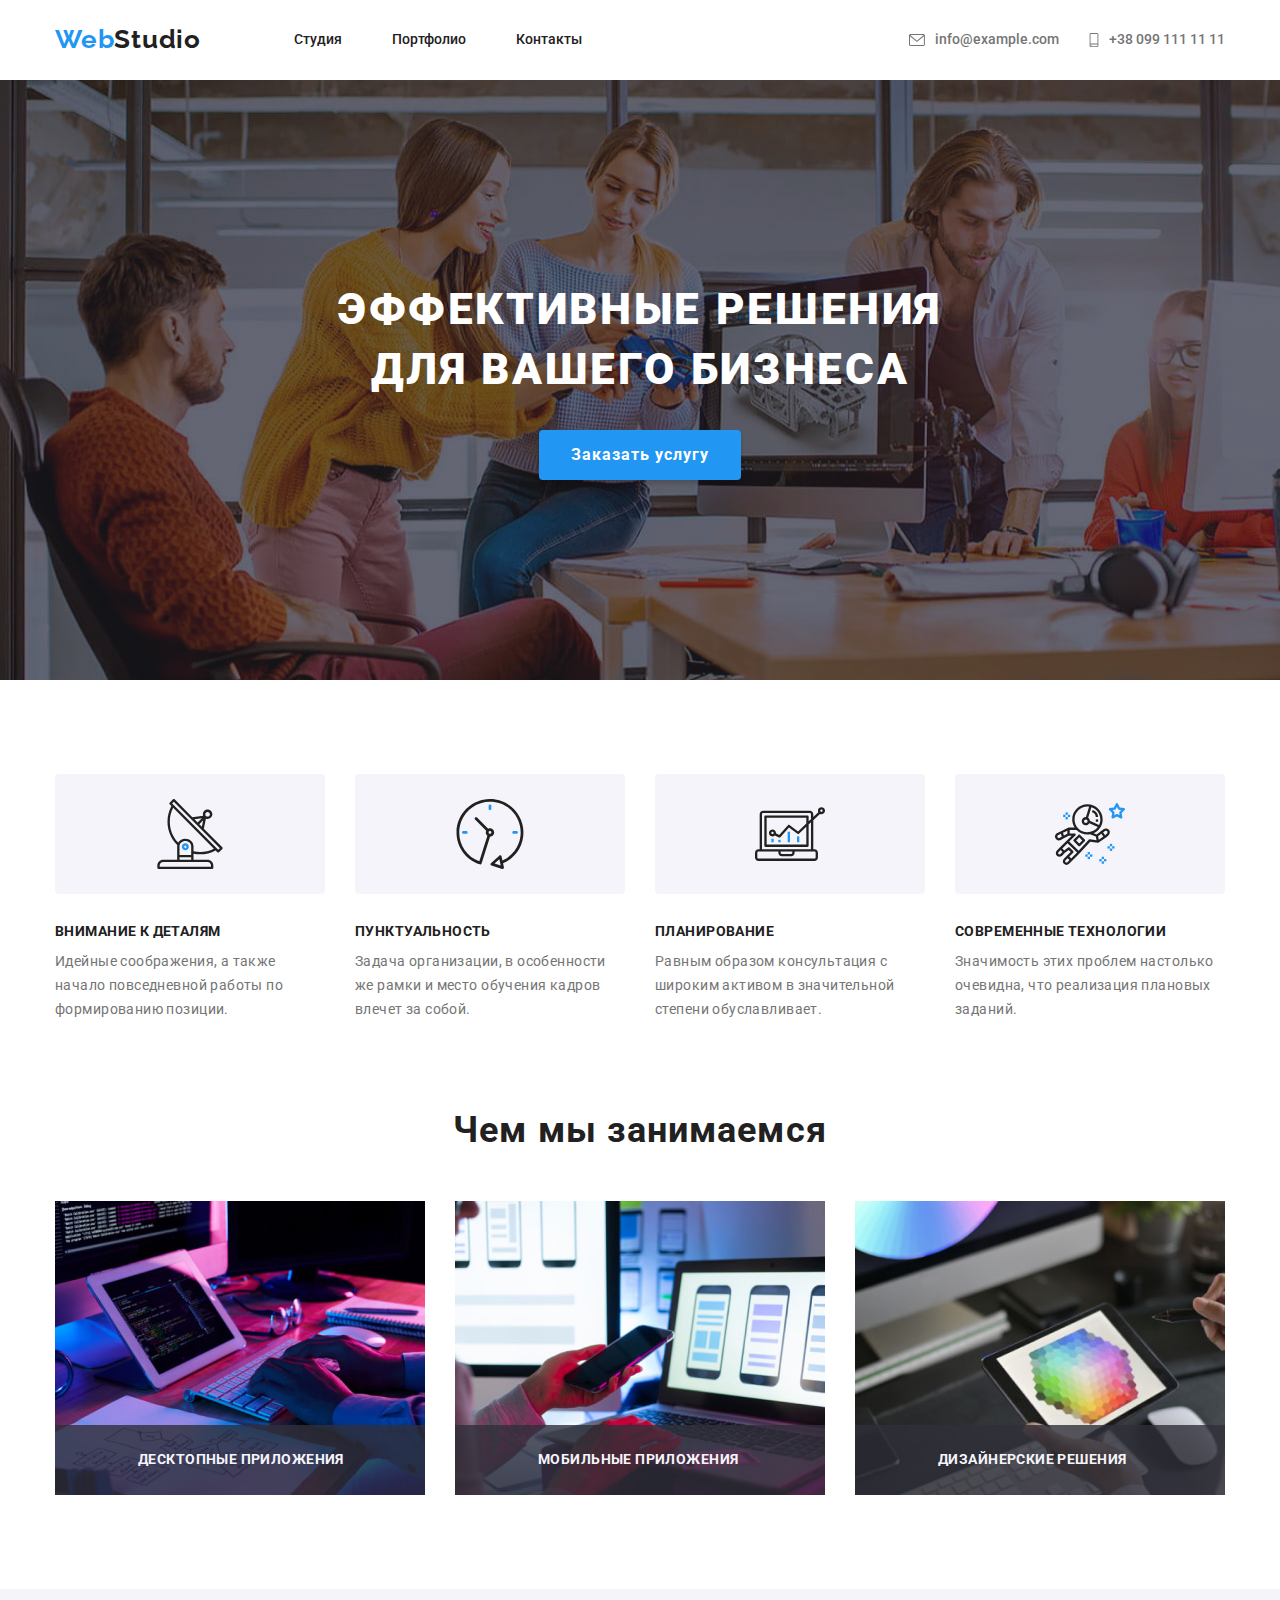
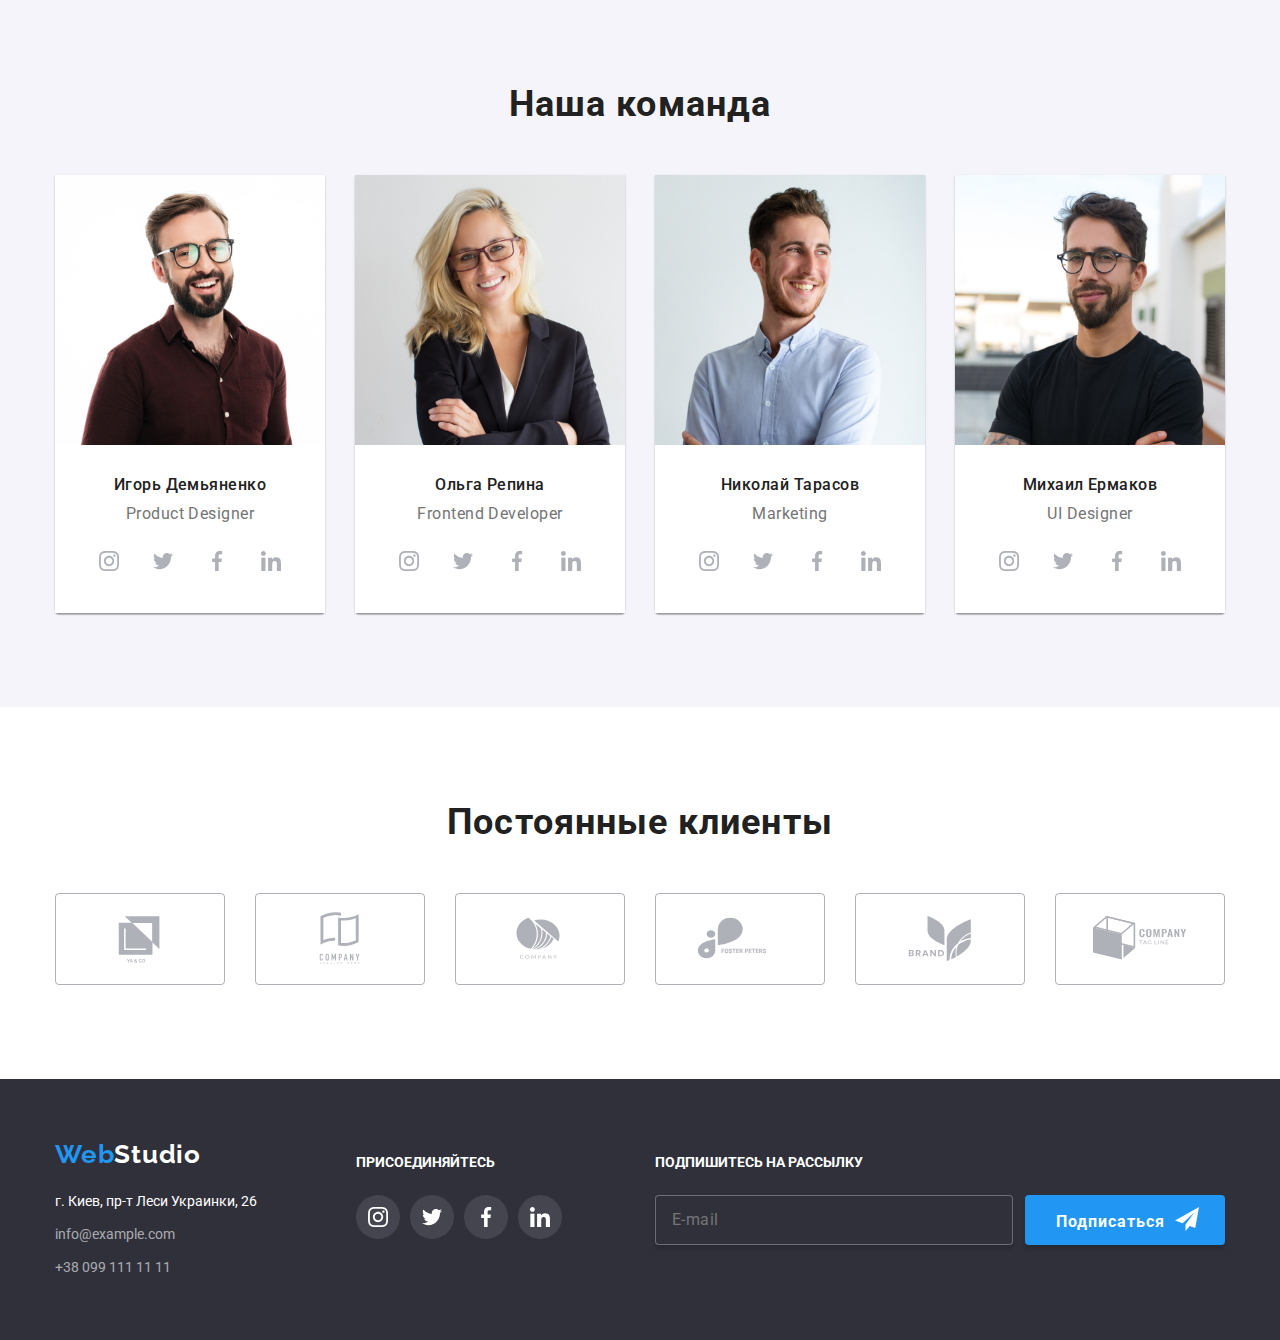
==== commit bc904772: "all_mackets_ok_and_start_mobile_menu" ====
--- a/index.html
+++ b/index.html
@@ -519,6 +519,41 @@
                 </div>
             </div>
         </div>
+        <div class="mobile-overlay">
+            <div class="mobile-menu">
+                <nav class="mobile-nav">
+                    <ul class="mobile-nav__list">
+                        <li class="mobile-nav__item">
+                            <a class="mobile-nav__link link" href="">Студия</a>
+                        </li>
+                        <li class="mobile-nav__item">
+                            <a class="mobile-nav__link link" href="">Портфолио</a>
+                        </li>
+                        <li class="mobile-nav__item">
+                            <a class="mobile-nav__link link" href="">Контакты</a>
+                        </li>
+                    </ul>
+                </nav>
+                <div class="mobile-menu__contacts">
+                    <a class="mobile-menu__link link" href="tel:+380991111111">+38 099 111 11 11</a>
+                    <a class="mobile-menu__link link" href="mailto:info@devstudio.com">info@devstudio.com</a>
+                </div>
+                <ul class="socials">
+                    <li class="socials__item">
+                        <a class="socials__link link" href="https://www.instagram.com/" target="_blank" rel="noopener noreferrer">Instagram</a>
+                    </li>
+                    <li class="socials__item">
+                        <a class="socials__link link" href="https://twitter.com/" target="_blank" rel="noopener noreferrer">Twitter</a>
+                    </li>
+                    <li class="socials__item">
+                        <a class="socials__link link" href="https://www.facebook.com/" target="_blank" rel="noopener noreferrer">Facebook</a>
+                    </li>
+                    <li class="socials__item">
+                        <a class="socials__link link" href="https://www.linkedin.com/" target="_blank" rel="noopener noreferrer">LinkedIn</a>
+                    </li>
+                </ul>
+            </div>
+        </div>
         <script src="js/modal.js">
         </script>
     </body>
--- a/css/main.min.css
+++ b/css/main.min.css
@@ -1 +1 @@
-:root{--main-text-color: #212121;--main-text-colorlight: #757575;--second-text-color: #2196F3;--third-text-color: #FFFFFF;--bg-color: #2F303A;--bg-colorlight: #F5F4FA;--main-color-icon: #AFB1B8;--main-font: "Roboto", "Arial", "Impact", sans-serif}.btn,.hero-but-butt,.hero__but{display:block;color:var(--third-text-color);background-color:var(--second-text-color);font-family:var(--main-font);font-size:16px;font-weight:700;letter-spacing:.06em;text-align:center;cursor:pointer;border-radius:4px;border-color:rgba(0,0,0,0);box-shadow:0px 4px 4px 0px rgba(0,0,0,.15)}*{list-style:none}h1,h2,h3,h4,h5,h6,p,ul{margin:0}img{display:block;max-width:100%;height:auto}*{list-style:none}h1,h2,h3,h4,h5,h6,p,ul{margin:0}img{display:block;max-width:100%;height:auto}body{font-family:var(--main-font);font-size:14px;line-height:1.71;color:var(--main-text-color)}.container{max-width:100%;margin:0 auto;padding:0 15px}@media screen and (min-width: 320px)and (max-width: 767px){.container{max-width:480px}}@media screen and (min-width: 768px)and (max-width: 1199px){.container{max-width:768px}}@media screen and (min-width: 1200px){.container{max-width:1200px}}.top{vertical-align:50%}.top-container{display:flex;align-items:center;height:60px}@media screen and (min-width: 320px)and (max-width: 767px){.top-container{height:60px}}@media screen and (min-width: 1200px){.top-container{height:80px}}.top-logo{font-family:"Raleway",sans-serif;color:var(--second-text-color);font-size:24px;font-style:normal;font-weight:700;line-height:1.17;letter-spacing:.03em;text-align:left;text-decoration:none;margin-right:276px;padding-top:16px;padding-bottom:16px}@media screen and (min-width: 768px)and (max-width: 1199px){.top-logo{margin-right:88px;padding-top:26px;padding-bottom:26px}}@media screen and (min-width: 1200px){.top-logo{font-size:26px;line-height:1.19;margin-right:93px;padding-top:24px;padding-bottom:25px}}a.top-logo>span{color:var(--main-text-color)}.top-menu a{text-decoration:none;color:var(--main-text-color);font-weight:500;transition-property:color;transition-duration:250ms;transition-timing-function:cubic-bezier(0.4, 0, 0.2, 1)}@media screen and (max-width: 767px){.top-menu a{opacity:0}}.top-menu a:hover{color:var(--second-text-color)}.top-menu a:focus{color:var(--second-text-color)}.top-list{display:flex;align-items:center;padding:0;padding-top:32px;padding-bottom:32px}@media screen and (max-width: 767px){.top-list{display:none}}.top-list-item{margin-right:50px}.top-list-item:last-child{margin:0}.link{position:relative;display:block;text-decoration:none;color:var(--main-text-color)}@media screen and (max-width: 1199px){.top-adr>.top-adr-item:last-child>.link{margin-bottom:0px}}.current{color:var(--second-text-color)}.current:hover::after{content:"";display:block;position:absolute;bottom:-32px;left:0;width:100%;height:4px;border-radius:2px;background-color:var(--second-text-color)}.top-adr-social{padding-right:0;margin-right:0;margin-left:auto}.top-adr-social .top-adr{display:none;padding-top:0px;padding-bottom:0px;padding-right:0px}@media screen and (min-width: 768px){.top-adr-social .top-adr{display:block;align-items:center;justify-content:flex-end;padding-top:21px;padding-bottom:21px}}@media screen and (min-width: 1200px){.top-adr-social .top-adr{display:flex;align-items:center;justify-content:end;padding-top:32px;padding-bottom:32px}}.top-adr-social .top-adr-item:not(:last-child){margin-right:30px}.top-adr-social .link{display:flex;align-items:center;text-decoration:none;color:var(--main-text-colorlight);font-weight:500;transition-property:color;transition-duration:250ms;transition-timing-function:cubic-bezier(0.4, 0, 0.2, 1)}@media screen and (max-width: 768px){.top-adr-social .link{font-size:12px;line-height:14.06px;margin-bottom:10px}}.top-adr-social .link:hover,.top-adr-social .link:focus{color:var(--second-text-color)}.top-adr-social .socials-icons-top{margin-right:10px;fill:currentColor}@media screen and (max-width: 768px){.top-adr-social .socials-icons-top{font-size:12px;line-height:14.06px;width:14px;height:10px}}.top-adr-social .phone{width:10px;height:14px}.menu-btn{display:block;width:40px;height:40px;background-color:rgba(0,0,0,0);border:none;outline:rgba(0,0,0,0);border-color:rgba(0,0,0,0);padding:0px}@media screen and (min-width: 768px){.menu-btn{display:none}}.menu-btn__icon{width:40px;height:40px}.menu-btn__icon-open{opacity:1;fill:var(--main-text-color)}.menu-btn__icon-open:hover{fill:var(--second-text-color)}.menu-btn__icon-close{fill:rgba(0,0,0,0);opacity:0}.works{background-color:#e5e5e5}.promodemo{border-top:1px solid #ececec;padding-top:94px;padding-bottom:94px}.promodemo__container{display:flex;flex-direction:column;align-items:center}.promodemo__container-list{display:flex;flex-wrap:wrap;padding-left:0}.promodemo__item{margin-right:8px;margin-bottom:50px}.promodemo__item:last-child{margin-right:0}.promo-titles{font-family:var(--main-font);background-color:var(--bg-colorlight);color:var(--main-text-color);font-weight:500;font-size:16px;line-height:1.63;letter-spacing:.03em;cursor:pointer;padding:6px 22px;border-radius:4px;border:rgba(255,255,255,0);transition-property:background-color color box-shadow;transition-duration:250ms;transition-timing-function:cubic-bezier(0.4, 0, 0.2, 1)}.promo-titles:hover{background-color:var(--second-text-color);color:var(--third-text-color);box-shadow:0px 2px 2px 0px rgba(0,0,0,.12),0px 1px 2px 0px rgba(0,0,0,.08),0px 3px 1px 0px rgba(0,0,0,.1)}.promo-titles:focus{background-color:var(--second-text-color);color:var(--third-text-color);box-shadow:0px 2px 2px 0px rgba(0,0,0,.12),0px 1px 2px 0px rgba(0,0,0,.08),0px 3px 1px 0px rgba(0,0,0,.1)}.demo__container-list{display:flex;flex-wrap:wrap;padding-left:0}.demo__item{width:370px;background:#fff;transition-property:cursor box-shadow;transition-duration:250ms;transition-timing-function:cubic-bezier(0.4, 0, 0.2, 1)}.demo__item:hover{cursor:pointer;box-shadow:1px 4px 6px 0px rgba(0,0,0,.16),0px 4px 4px 0px rgba(0,0,0,.06),0px 1px 1px 0px rgba(0,0,0,.12)}.demo__item:not(:nth-child(3n+3)){margin-right:30px}.demo__item:not(:nth-child(n+7)){margin-bottom:30px}.demo__item-pic{display:block}.demo__thumb{position:relative;cursor:pointer;overflow:hidden}.demo__descr{display:flex;align-items:center;justify-content:center;width:100%;height:100%;position:absolute;left:0px;bottom:0px;padding:24px;color:var(--third-text-color);background-color:rgba(33,150,243,.9);text-align:left;font-size:18px;line-height:1.71;letter-spacing:3%;transform:translateY(100%);transition:transform;transition-duration:250ms}.demo__thumb:hover .demo__descr{transform:translateY(0%)}.demo__block{border-top:0px;border-right:1px solid #eee;border-bottom:1px solid #eee;border-left:1px solid #eee;padding-top:20px;padding-bottom:20px;padding-left:24px}.demo__titles{color:var(--main-text-color);font-weight:700;font-size:18px;line-height:2;letter-spacing:.06em;padding-bottom:4px}.demo__position{color:var(--main-text-colorlight);font-size:16px;line-height:1.88;letter-spacing:.03em}.btn,.hero-but-butt,.hero__but{display:block;color:var(--third-text-color);background-color:var(--second-text-color);font-family:var(--main-font);font-size:16px;font-weight:700;letter-spacing:.06em;text-align:center;cursor:pointer;border-radius:4px;border-color:rgba(0,0,0,0);box-shadow:0px 4px 4px 0px rgba(0,0,0,.15)}.hero{width:100%;max-width:480px;margin:0 auto;color:var(--third-text-color);background-color:var(--bg-color);padding-top:118px;padding-bottom:118px;background-image:linear-gradient(to bottom, rgba(47, 48, 58, 0.4), rgba(47, 48, 58, 0.4)),url(../images/480_400.png)}@media screen and (min-width: 768px)and (max-width: 1199px){.hero{max-width:768px;margin:0 auto;background-image:linear-gradient(to bottom, rgba(47, 48, 58, 0.4), rgba(47, 48, 58, 0.4)),url(../images/768_400.png)}}@media screen and (min-width: 1200px){.hero{max-width:1600px;padding-top:200px;padding-bottom:200px;margin:0 auto;background-image:linear-gradient(to bottom, rgba(47, 48, 58, 0.4), rgba(47, 48, 58, 0.4)),url(../images/img_HEROpro.jpg)}}.hero__container{display:flex;flex-direction:column;align-items:center}.hero__title{text-transform:uppercase;font-size:26px;font-weight:900;line-height:1.62;letter-spacing:.06em;text-align:center;padding-bottom:30px}@media screen and (min-width: 1200px){.hero__title{font-size:44px;line-height:1.36}}.hero__but{margin:0 auto;line-height:1.875;padding:8px 30px}.deal{padding-top:60px;padding-bottom:60px}@media screen and (min-width: 1200px){.deal{padding-top:94px;padding-bottom:0px}}.deal__container{display:flex;flex-direction:column;align-items:center}.deal__container-list{display:block;padding-left:0}@media screen and (min-width: 767px){.deal__container-list{display:flex}}@media screen and (min-width: 768px)and (max-width: 1199px){.deal__container-list{display:flex;flex-wrap:wrap;gap:30px;padding-left:0}}.deal__pic{display:flex;position:relative;width:100%;max-width:450px;height:120px;justify-content:center;align-items:center;border-radius:4px;margin-bottom:30px;background-color:var(--bg-colorlight)}@media screen and (min-width: 1200px){.deal__pic{display:flex;width:270px;height:120px;justify-content:center;align-items:center;border-radius:4px;margin-bottom:30px}}.deal__titles{color:var(--main-text-color);font-size:14px;font-weight:700;line-height:1.14;letter-spacing:.03em;text-transform:uppercase;width:270px;height:16px}.deal__article{height:75px;color:var(--main-text-colorlight);font-size:14px;line-height:1.71;letter-spacing:.03em;justify-content:right;padding-top:10px;margin-bottom:30px;margin:0 auto}@media screen and (max-width: 1199px){.deal__article{color:var(--main-text-colorlight);font-size:14px;line-height:1.71;letter-spacing:.03em;padding-top:10px}}.deal__icon{display:flex;position:absolute;justify-content:center;align-items:center;fill:var(--main-color-icon);padding-left:10px}.container-item{position:static;margin-right:0}@media screen and (max-width: 767px){.container-item{margin-right:30px}}@media screen and (min-width: 768px)and (max-width: 1199px){.container-item{width:354px;height:251px;margin-right:0px;margin-left:0px;flex:1 1 calc(50% - 30px)}}.container-item:last-child{margin-right:0px}.team{background-color:var(--bg-colorlight);padding-top:60px;padding-bottom:60px}@media screen and (min-width: 768px)and (max-width: 1199px){.team{padding-bottom:30px}}@media screen and (min-width: 1200px){.team{padding-top:94px;padding-bottom:94px}}.team-container{display:flex;flex-direction:column;align-items:center}.team-title{font-weight:700;font-size:36px;line-height:1.17;letter-spacing:.03em;padding-bottom:30px}@media screen and (min-width: 1200px){.team-title{padding-bottom:50px}}.team-container-list{display:flex;flex-wrap:wrap;gap:30px;padding-left:0}@media screen and (min-width: 1200px){.team-container-list{flex-wrap:nowrap;align-items:center;padding-left:0}}.teamit{width:450px;height:622px;border-bottom-right-radius:4px;border-bottom-left-radius:4px;box-shadow:0px 2px 1px 0px rgba(0,0,0,.2),0px 1px 1px 0px rgba(0,0,0,.14),0px 1px 3px 0px rgba(0,0,0,.12)}@media screen and (min-width: 768px)and (max-width: 1199px){.teamit{width:354px;height:auto;flex:1 1 calc(50% - 30px);margin-bottom:30px;box-shadow:0px 1px 3px rgba(0,0,0,.12),0px 1px 1px rgba(0,0,0,.14),0px 2px 1px rgba(0,0,0,.2)}}@media screen and (min-width: 1200px){.teamit{padding-right:0px;padding-left:0px;margin-right:0px;margin-left:0px;width:270px;height:auto}}.img-teamit{display:block;width:450px;height:460px}@media screen and (min-width: 768px)and (max-width: 1199px){.img-teamit{width:354px;height:374px}}@media screen and (min-width: 1200px){.img-teamit{height:270px}}.bot-teamit{background-color:var(--third-text-color);padding-top:30px;padding-bottom:30px}@media screen and (max-width: 1199px){.bot-teamit{padding-bottom:24px}}.team-titles{color:var(--main-text-color);font-weight:500;font-size:16px;line-height:1.19;letter-spacing:.03em;padding-bottom:10px;text-align:center}.team-position{color:var(--main-text-colorlight);font-size:16px;line-height:1.19;letter-spacing:.03em;text-align:center;padding-bottom:16px}.team-social-list{display:flex;padding-left:122px;padding-right:122px;justify-content:space-between}@media screen and (min-width: 768px)and (max-width: 1199px){.team-social-list{padding-left:74px;padding-right:74px}}@media screen and (min-width: 1200px){.team-social-list{padding-left:32px;padding-right:32px}}.team-social-link{display:flex;width:44px;height:44px;justify-content:center;align-items:center;background-color:rgba(255,255,255,0);border-radius:50%;transition-property:background-color;transition-duration:250ms;transition-timing-function:cubic-bezier(0.4, 0, 0.2, 1)}.team-social-link:hover{background-color:var(--second-text-color)}.team-social-link:focus{background-color:var(--second-text-color)}.team-social-link:hover>.social-icon{fill:var(--third-text-color)}.team-social-link:focus>.social-icon{fill:var(--third-text-color)}.social-icon{fill:var(--main-color-icon)}.rools{padding-top:94px;padding-bottom:94px}@media screen and (max-width: 1199px){.rools{display:none}}.rools-container{display:flex;flex-direction:column;align-items:center}.pic{height:294px}.rools-container-list-pic{position:relative;display:flex;padding-left:0}.plashka{display:block;position:absolute;bottom:0;width:370px;height:70px;background-color:rgba(47,48,58,.8)}.plashka-txt{position:absolute;top:27px;color:var(--bg-colorlight);font-size:14px;font-weight:700;line-height:1.14;letter-spacing:.03em;text-transform:uppercase}.plashka-txt:nth-child(1){left:83px}.plashka-txt:nth-child(2){left:86px}.plashka-txt:nth-child(3){left:95px}.clients{padding-top:94px}@media screen and (max-width: 1199px){.clients{padding-top:60px}}.clients__container{display:flex;flex-direction:column;align-items:center}.clients__title{font-weight:700;font-size:36px;line-height:1.17;letter-spacing:.03em;padding-bottom:50px}@media screen and (max-width: 1199px){.clients__title{font-size:28px;padding-bottom:30px}}.clients__list{display:flex;align-items:center;padding-left:0px;padding-bottom:94px}@media screen and (min-width: 320px)and (max-width: 1199px){.clients__list{flex-wrap:wrap;gap:30px;padding-left:0;padding-bottom:60px}}.clients__link{display:flex;width:170px;height:92px;justify-content:center;align-items:center;margin-right:15px;margin-left:15px;border-radius:4px;border-width:1px;border-color:var(--main-color-icon);border-style:solid;background-color:var --third-text-color;transition-property:border-color;transition-duration:250ms;transition-timing-function:cubic-bezier(0.4, 0, 0.2, 1)}@media screen and (min-width: 320px)and (max-width: 767px){.clients__link{width:210px;height:92px;margin-right:0px;margin-left:0px;flex:1 1 calc(50% - 30px)}}@media screen and (min-width: 768px)and (max-width: 1199px){.clients__link{width:226px;height:92px;margin-right:0px;margin-left:0px;flex:1 1 calc(33.3333333333% - 30px)}}.clients__link:hover{border-color:var(--second-text-color)}.clients__link:focus{border-color:var(--second-text-color)}.clients__link:hover>.clients__icon{fill:var(--second-text-color)}.clients__link:focus>.clients__icon{fill:var(--second-text-color)}.clients__icon{fill:var(--main-color-icon);transition-property:fill;transition-duration:250ms;transition-timing-function:cubic-bezier(0.4, 0, 0.2, 1)}.btn,.hero-but-butt,.hero__but{display:block;color:var(--third-text-color);background-color:var(--second-text-color);font-family:var(--main-font);font-size:16px;font-weight:700;letter-spacing:.06em;text-align:center;cursor:pointer;border-radius:4px;border-color:rgba(0,0,0,0);box-shadow:0px 4px 4px 0px rgba(0,0,0,.15)}.bottom{width:inherit;color:var(--third-text-color);background-color:var(--bg-color);padding-top:60px;padding-bottom:60px;align-items:center}@media screen and (min-width: 320px)and (max-width: 767px){.bottom{padding-bottom:130px}}@media screen and (min-width: 768px)and (max-width: 1199px){.bottom{padding-bottom:276px}}.bottom__f_s_containers{display:flex}@media screen and (min-width: 768px)and (max-width: 1199px){.bottom__f_s_containers{justify-content:space-evenly}}.bottom__container{display:flex;flex-direction:column;width:231px;padding-right:0px}@media screen and (min-width: 320px)and (max-width: 767px){.bottom__container{align-items:center;width:auto;padding:0px}}.bottom__container2{padding-left:70px;padding-right:0px}@media screen and (min-width: 320px)and (max-width: 767px){.bottom__container2{padding-left:0px;padding-right:0px;align-items:center}}@media screen and (min-width: 768px)and (max-width: 1199px){.bottom__container2{padding-left:0px;padding-right:0px}}.bottom__container3{padding-left:93px;padding-right:0px}@media screen and (min-width: 320px)and (max-width: 767px){.bottom__container3{align-items:center;padding-left:0px;padding-right:0px}}@media screen and (min-width: 768px)and (max-width: 1199px){.bottom__container3{position:relative;top:60px}}.bottom__attach{font-family:var(--main-font);font-weight:700;text-transform:uppercase;padding-bottom:20px;padding-top:12px}@media screen and (min-width: 320px)and (max-width: 767px){.bottom__attach{text-align:center;padding-bottom:20px;padding-top:60px}}@media screen and (min-width: 768px)and (max-width: 1199px){.bottom__attach{padding-top:5px}}.bottom__social-list{display:flex;justify-content:flex-start;padding-left:0px}@media screen and (min-width: 320px)and (max-width: 767px){.bottom__social-list{justify-content:center}}.bottom__social-item{padding-right:10px}.bottom__social-item:last-child{padding-right:0px}.bottom__social-link{display:flex;width:44px;height:44px;justify-content:center;align-items:center;background-color:rgba(255,255,255,.1);border-radius:50%;transition-property:background-color;transition-duration:250ms;transition-timing-function:cubic-bezier(0.4, 0, 0.2, 1)}.bottom__social-link:hover{background-color:var(--second-text-color)}.bottom__social-link:focus{background-color:var(--second-text-color)}.bottom__social-icon{fill:var(--third-text-color)}.bottom__logo{font-family:"Raleway",sans-serif;color:var(--second-text-color);font-size:26px;font-weight:700;line-height:1.19;letter-spacing:.03em;text-decoration:none;padding-bottom:20px}@media screen and (min-width: 320px)and (max-width: 767px){.bottom__logo{display:flex;align-items:center}}.bottom span{color:var(--third-text-color)}@media screen and (min-width: 320px)and (max-width: 767px){.bottom span{display:flex;align-items:center}}.bottom__adr-list{padding-left:0}@media screen and (min-width: 320px)and (max-width: 767px){.bottom__adr-list{display:inline-block;align-items:center;justify-content:center}}.bottom__adr-item{display:block}.bottom__adr-item:nth-last-child(n+2){padding-bottom:9px}@media screen and (min-width: 320px)and (max-width: 767px){.bottom__adr-item:nth-last-child(n+2){padding-bottom:8px}}.bottom__adr-info{font-style:normal;text-decoration:none;color:var(--third-text-color);transition-property:color;transition-duration:250ms;transition-timing-function:cubic-bezier(0.4, 0, 0.2, 1)}@media screen and (min-width: 320px)and (max-width: 767px){.bottom__adr-info{display:block}}.bottom__adr-info:hover{color:var(--second-text-color)}.bottom__adr-info:focus{color:var(--second-text-color)}.bottom__adr-c{font-style:normal;text-decoration:none;color:rgba(255,255,255,.6);transition-property:color;transition-duration:250ms;transition-timing-function:cubic-bezier(0.4, 0, 0.2, 1)}@media screen and (min-width: 320px)and (max-width: 767px){.bottom__adr-c{display:block;text-align:center}}.bottom__adr-c:hover{color:var(--second-text-color)}.bottom__adr-c:focus{color:var(--second-text-color)}.bottom__butt{width:212px;display:flex;justify-content:end}@media screen and (min-width: 320px)and (max-width: 767px){.bottom__butt{display:flex;justify-content:center}}@media screen and (min-width: 768px)and (max-width: 1199px){.bottom__butt{position:relative;top:166px;width:738px;height:50px;justify-content:center}}.fotter-container{display:flex;padding-left:15px}@media screen and (min-width: 320px)and (max-width: 767px){.fotter-container{display:block;align-items:center}}@media screen and (min-width: 768px)and (max-width: 1199px){.fotter-container{display:block}}a.bott__logo>span{color:var(--third-text-color)}.name-lable-bottom{position:relative}.name-label-input-bottom{border-radius:4px;background-color:var(--bg-color);width:358px;height:50px;border:1px solid rgba(255,255,255,.3);padding-left:16px;box-shadow:0px 4px 4px rgba(0,0,0,.15);font-weight:400;font-size:16px;line-height:20px;letter-spacing:.03em;color:var(--third-text-color)}@media screen and (min-width: 320px)and (max-width: 767px){.name-label-input-bottom{max-width:450px;margin:0 auto;resize:vertical}}.div-icon-bottom{position:absolute;top:0px;left:0px;display:flex;width:79px;height:50px;color:red;align-items:center;justify-content:center}.input-icon-bottom{color:rgba(255,255,255,.6);font-weight:400;font-size:16px;line-height:20px;letter-spacing:.03em}.hero-but-butt{position:absolute;top:55px;width:200px;height:50px;line-height:30px;padding:10px 62px 10px 29px}@media screen and (min-width: 320px)and (max-width: 767px){.hero-but-butt{display:flex;top:20px;margin-left:auto}}@media screen and (min-width: 768px)and (max-width: 1199px){.hero-but-butt{top:0px}}.h-butt{display:flex;width:143px;justify-content:center}.butt-sing{width:109px;height:30px}.butt-svg{width:24px;height:24px;margin-left:10px}.backdrop{position:fixed;width:100vw;height:100vh;top:0;left:50%;transform:translateX(-50%);opacity:1;visibility:visible;pointer-events:initial;background-color:rgba(0,0,0,.2);transition:opacity var(--bg-colorlight),visibility var(--bg-colorlight);transition-duration:250ms}.backdrop.is-hidden{opacity:0;visibility:hidden;pointer-events:none}.modal-wrapper{position:absolute;top:50%;left:50%;transform:translate(-50%, -50%);width:528px;height:581px;padding:40px 40px 0;box-shadow:0px 1px 3px rgba(0,0,0,.12),0px 1px 1px rgba(0,0,0,.14),0px 2px 1px rgba(0,0,0,.2);border-radius:4px;background-color:#fff}.modal-btn{position:absolute;top:8px;right:8px;width:30px;height:30px;background-color:#fff;border:1px solid rgba(0,0,0,.1);padding:0px;border-radius:50%;cursor:pointer;display:flex;align-items:center;justify-content:center}.icon-close{display:flex;width:11px;height:11px;fill:#000;transition-property:fill;transition-duration:250ms;transition-timing-function:cubic-bezier(0.4, 0, 0.2, 1)}.modal-btn:hover>.icon-close,.modal-btn:focus>.icon-close{fill:var(--second-text-color)}input.name-label-input{padding:8px;font-family:inherit;transition-property:fill;transition-duration:250ms;transition-timing-function:cubic-bezier(0.4, 0, 0.2, 1)}label{display:flex;flex-direction:column;margin-bottom:10px}.name-label{position:relative;font-size:12px;line-height:14px;letter-spacing:.01em;transition-property:fill color;transition-duration:250ms;transition-timing-function:cubic-bezier(0.4, 0, 0.2, 1)}.name-label:hover>.text-field,.name-label:focus>.text-field{border-color:var(--second-text-color);cursor:pointer;transition:border-color 250ms cubic-bezier(0.4, 0, 0.2, 1)}.name-label:hover>.name-label-input,.name-label:focus>.name-label-input{border-color:var(--second-text-color);cursor:pointer;transition:border-color 250ms cubic-bezier(0.4, 0, 0.2, 1)}.name-label:hover>.div-icon>.input-icon,.name-label:focus>.div-icon>.input-icon{fill:var(--second-text-color);cursor:pointer;transition:fill 250ms cubic-bezier(0.4, 0, 0.2, 1)}.name-label-span{margin-bottom:4px;font-weight:400;color:var(--main-text-colorlight);letter-spacing:.01em}input.name-label-input{border-radius:4px;width:448px;height:40px;border:1px solid rgba(33,33,33,.2);padding-left:42px}.name-label-input:focus+.div-icon>.input-icon{fill:var(--second-text-color)}.div-icon{display:flex;width:42px;height:40px;align-items:center;justify-content:center;position:absolute;top:18px;left:0}.input-icon{position:absolute;fill:var(--main-text-color)}.text-field{width:448px;height:120px;resize:none;padding:12px 16px;border:1px solid rgba(33,33,33,.2);border-radius:4px}.text-field::placeholder{font-style:normal;font-weight:400;font-size:12px;line-height:14px;letter-spacing:.01em;color:rgba(117,117,117,.5)}.submit{position:relative;left:50%;transform:translate(-50%, 0);margin-top:20px;display:inline-block;width:200px;height:50px;padding:10px 55px;border:none;border-radius:4px;background-color:#2196f3;color:#fff;font-weight:700;font-size:16px;line-height:30px;letter-spacing:.06em;cursor:pointer;box-shadow:0px 4px 4px rgba(0,0,0,.15)}.submit:hover,.submit:focus{background-color:#1976d2}.form_txt{font-weight:bold;font-size:20px;line-height:23px;letter-spacing:3%;padding-bottom:12px;text-align:center}.checkbox-label{display:block;flex-direction:row;align-items:center;padding-left:12px}.checkbox{-webkit-appearance:none;-moz-appearance:none;appearance:none;position:absolute}.icon{position:relative;display:inline-block;width:16px;height:15px;border:2px solid #000;border-radius:2px;transition-property:background-color border;transition-duration:250ms;transition-timing-function:cubic-bezier(0.4, 0, 0.2, 1)}.checkbox:checked+.icon{background-color:var(--second-text-color);border:0px}.checkbox+.icon>.input-icon{width:16px;height:15px;opacity:0;transition-property:opacity;transition-duration:250ms;transition-timing-function:cubic-bezier(0.4, 0, 0.2, 1)}.checkbox:checked+.icon>.input-icon{fill:var(--bg-colorlight);opacity:1}.txt{padding-left:8.38px;color:var(--main-text-colorlight);font-weight:400;font-size:14px;line-height:24px;letter-spacing:.03em}.checkbox-label a{color:var(--second-text-color)}/*# sourceMappingURL=main.min.css.map */+:root{--main-text-color: #212121;--main-text-colorlight: #757575;--second-text-color: #2196F3;--third-text-color: #FFFFFF;--bg-color: #2F303A;--bg-colorlight: #F5F4FA;--main-color-icon: #AFB1B8;--main-font: "Roboto", "Arial", "Impact", sans-serif}.btn,.hero-but-butt,.hero__but{display:block;color:var(--third-text-color);background-color:var(--second-text-color);font-family:var(--main-font);font-size:16px;font-weight:700;letter-spacing:.06em;text-align:center;cursor:pointer;border-radius:4px;border-color:rgba(0,0,0,0);box-shadow:0px 4px 4px 0px rgba(0,0,0,.15)}*{list-style:none}h1,h2,h3,h4,h5,h6,p,ul{margin:0}img{display:block;max-width:100%;height:auto}*{list-style:none}h1,h2,h3,h4,h5,h6,p,ul{margin:0}img{display:block;max-width:100%;height:auto}body{font-family:var(--main-font);font-size:14px;line-height:1.71;color:var(--main-text-color)}.container{max-width:100%;margin:0 auto;padding:0 15px}@media screen and (min-width: 320px)and (max-width: 767px){.container{max-width:480px}}@media screen and (min-width: 768px)and (max-width: 1199px){.container{max-width:768px}}@media screen and (min-width: 1200px){.container{max-width:1200px}}.top{vertical-align:50%}.top-container{display:flex;align-items:center;height:60px}@media screen and (min-width: 320px)and (max-width: 767px){.top-container{height:60px}}@media screen and (min-width: 1200px){.top-container{height:80px}}.top-logo{font-family:"Raleway",sans-serif;color:var(--second-text-color);font-size:24px;font-style:normal;font-weight:700;line-height:1.17;letter-spacing:.03em;text-align:left;text-decoration:none;margin-right:276px;padding-top:16px;padding-bottom:16px}@media screen and (min-width: 768px)and (max-width: 1199px){.top-logo{margin-right:88px;padding-top:26px;padding-bottom:26px}}@media screen and (min-width: 1200px){.top-logo{font-size:26px;line-height:1.19;margin-right:93px;padding-top:24px;padding-bottom:25px}}a.top-logo>span{color:var(--main-text-color)}.top-menu a{text-decoration:none;color:var(--main-text-color);font-weight:500;transition-property:color;transition-duration:250ms;transition-timing-function:cubic-bezier(0.4, 0, 0.2, 1)}@media screen and (max-width: 767px){.top-menu a{opacity:0}}.top-menu a:hover{color:var(--second-text-color)}.top-menu a:focus{color:var(--second-text-color)}.top-list{display:flex;align-items:center;padding:0;padding-top:32px;padding-bottom:32px}@media screen and (max-width: 767px){.top-list{display:none}}.top-list-item{margin-right:50px}.top-list-item:last-child{margin:0}.link{position:relative;display:block;text-decoration:none;color:var(--main-text-color)}@media screen and (max-width: 1199px){.top-adr>.top-adr-item:last-child>.link{margin-bottom:0px}}.current{color:var(--second-text-color)}.current:hover::after{content:"";display:block;position:absolute;bottom:-32px;left:0;width:100%;height:4px;border-radius:2px;background-color:var(--second-text-color)}.top-adr-social{padding-right:0;margin-right:0;margin-left:auto}.top-adr-social .top-adr{display:none;padding-top:0px;padding-bottom:0px;padding-right:0px}@media screen and (min-width: 768px){.top-adr-social .top-adr{display:block;align-items:center;justify-content:flex-end;padding-top:21px;padding-bottom:21px}}@media screen and (min-width: 1200px){.top-adr-social .top-adr{display:flex;align-items:center;justify-content:end;padding-top:32px;padding-bottom:32px}}.top-adr-social .top-adr-item:not(:last-child){margin-right:30px}.top-adr-social .link{display:flex;align-items:center;text-decoration:none;color:var(--main-text-colorlight);font-weight:500;transition-property:color;transition-duration:250ms;transition-timing-function:cubic-bezier(0.4, 0, 0.2, 1)}@media screen and (max-width: 768px){.top-adr-social .link{font-size:12px;line-height:14.06px;margin-bottom:10px}}.top-adr-social .link:hover,.top-adr-social .link:focus{color:var(--second-text-color)}.top-adr-social .socials-icons-top{margin-right:10px;fill:currentColor}@media screen and (max-width: 768px){.top-adr-social .socials-icons-top{font-size:12px;line-height:14.06px;width:14px;height:10px}}.top-adr-social .phone{width:10px;height:14px}.menu-btn{display:block;width:40px;height:40px;background-color:rgba(0,0,0,0);border:none;outline:rgba(0,0,0,0);border-color:rgba(0,0,0,0);padding:0px}@media screen and (min-width: 768px){.menu-btn{display:none}}.menu-btn__icon{width:40px;height:40px}.menu-btn__icon-open{opacity:1;fill:var(--main-text-color)}.menu-btn__icon-open:hover{fill:var(--second-text-color)}.menu-btn__icon-close{fill:rgba(0,0,0,0);opacity:0}.mobile-overlay{position:fixed;top:0;left:0;width:100vw;height:100vh;background-color:var(--third-text-color);box-shadow:0px 4px 8px rgba(0,0,0,.04),0px 2px 4px rgba(0,0,0,.08),0px 1px 3px rgba(0,0,0,.16)}@media screen and (min-width: 768px){.mobile-overlay{display:none}}.mobile-menu{width:100%;height:100%;background-color:var(--third-text-color)}@media screen and (min-width: 768px){.mobile-menu{display:none}}.works{background-color:#e5e5e5}.promodemo{border-top:1px solid #ececec;padding-top:94px;padding-bottom:94px}.promodemo__container{display:flex;flex-direction:column;align-items:center}.promodemo__container-list{display:flex;flex-wrap:wrap;padding-left:0}.promodemo__item{margin-right:8px;margin-bottom:50px}.promodemo__item:last-child{margin-right:0}.promo-titles{font-family:var(--main-font);background-color:var(--bg-colorlight);color:var(--main-text-color);font-weight:500;font-size:16px;line-height:1.63;letter-spacing:.03em;cursor:pointer;padding:6px 22px;border-radius:4px;border:rgba(255,255,255,0);transition-property:background-color color box-shadow;transition-duration:250ms;transition-timing-function:cubic-bezier(0.4, 0, 0.2, 1)}.promo-titles:hover{background-color:var(--second-text-color);color:var(--third-text-color);box-shadow:0px 2px 2px 0px rgba(0,0,0,.12),0px 1px 2px 0px rgba(0,0,0,.08),0px 3px 1px 0px rgba(0,0,0,.1)}.promo-titles:focus{background-color:var(--second-text-color);color:var(--third-text-color);box-shadow:0px 2px 2px 0px rgba(0,0,0,.12),0px 1px 2px 0px rgba(0,0,0,.08),0px 3px 1px 0px rgba(0,0,0,.1)}.demo__container-list{display:flex;flex-wrap:wrap;padding-left:0}.demo__item{width:370px;background:#fff;transition-property:cursor box-shadow;transition-duration:250ms;transition-timing-function:cubic-bezier(0.4, 0, 0.2, 1)}.demo__item:hover{cursor:pointer;box-shadow:1px 4px 6px 0px rgba(0,0,0,.16),0px 4px 4px 0px rgba(0,0,0,.06),0px 1px 1px 0px rgba(0,0,0,.12)}.demo__item:not(:nth-child(3n+3)){margin-right:30px}.demo__item:not(:nth-child(n+7)){margin-bottom:30px}.demo__item-pic{display:block}.demo__thumb{position:relative;cursor:pointer;overflow:hidden}.demo__descr{display:flex;align-items:center;justify-content:center;width:100%;height:100%;position:absolute;left:0px;bottom:0px;padding:24px;color:var(--third-text-color);background-color:rgba(33,150,243,.9);text-align:left;font-size:18px;line-height:1.71;letter-spacing:3%;transform:translateY(100%);transition:transform;transition-duration:250ms}.demo__thumb:hover .demo__descr{transform:translateY(0%)}.demo__block{border-top:0px;border-right:1px solid #eee;border-bottom:1px solid #eee;border-left:1px solid #eee;padding-top:20px;padding-bottom:20px;padding-left:24px}.demo__titles{color:var(--main-text-color);font-weight:700;font-size:18px;line-height:2;letter-spacing:.06em;padding-bottom:4px}.demo__position{color:var(--main-text-colorlight);font-size:16px;line-height:1.88;letter-spacing:.03em}.btn,.hero-but-butt,.hero__but{display:block;color:var(--third-text-color);background-color:var(--second-text-color);font-family:var(--main-font);font-size:16px;font-weight:700;letter-spacing:.06em;text-align:center;cursor:pointer;border-radius:4px;border-color:rgba(0,0,0,0);box-shadow:0px 4px 4px 0px rgba(0,0,0,.15)}.hero{width:100%;max-width:480px;margin:0 auto;color:var(--third-text-color);background-color:var(--bg-color);padding-top:118px;padding-bottom:118px;background-image:linear-gradient(to bottom, rgba(47, 48, 58, 0.4), rgba(47, 48, 58, 0.4)),url(../images/480_400.png)}@media screen and (min-width: 768px)and (max-width: 1199px){.hero{max-width:768px;margin:0 auto;background-image:linear-gradient(to bottom, rgba(47, 48, 58, 0.4), rgba(47, 48, 58, 0.4)),url(../images/768_400.png)}}@media screen and (min-width: 1200px){.hero{max-width:1600px;padding-top:200px;padding-bottom:200px;margin:0 auto;background-image:linear-gradient(to bottom, rgba(47, 48, 58, 0.4), rgba(47, 48, 58, 0.4)),url(../images/img_HEROpro.jpg)}}.hero__container{display:flex;flex-direction:column;align-items:center}.hero__title{text-transform:uppercase;font-size:26px;font-weight:900;line-height:1.62;letter-spacing:.06em;text-align:center;padding-bottom:30px}@media screen and (min-width: 1200px){.hero__title{font-size:44px;line-height:1.36}}.hero__but{margin:0 auto;line-height:1.875;padding:8px 30px}.deal{padding-top:60px;padding-bottom:60px}@media screen and (min-width: 1200px){.deal{padding-top:94px;padding-bottom:0px}}.deal__container{display:flex;flex-direction:column;align-items:center}.deal__container-list{display:block;padding-left:0px}@media screen and (min-width: 768px)and (max-width: 1199px){.deal__container-list{display:flex;flex-wrap:wrap;gap:30px;padding-left:0}}@media screen and (min-width: 1200px){.deal__container-list{display:flex;padding-left:0}}.deal__pic{display:flex;position:relative;width:100%;max-width:450px;height:120px;justify-content:center;align-items:center;border-radius:4px;margin-bottom:30px;background-color:var(--bg-colorlight)}@media screen and (min-width: 1200px){.deal__pic{width:270px;height:120px;margin-left:0px;margin-right:0px}}.deal__titles{color:var(--main-text-color);font-size:14px;font-weight:700;line-height:1.14;letter-spacing:.03em;text-transform:uppercase;width:270px;height:16px}.deal__article{height:75px;color:var(--main-text-colorlight);font-size:14px;line-height:1.71;letter-spacing:.03em;justify-content:right;padding-top:10px;margin-bottom:30px;margin:0 auto}@media screen and (max-width: 1199px){.deal__article{color:var(--main-text-colorlight);font-size:14px;line-height:1.71;letter-spacing:.03em;padding-top:10px}}.deal__icon{display:flex;position:absolute;justify-content:center;align-items:center;fill:var(--main-color-icon)}@media screen and (min-width: 768px)and (max-width: 1199px){.container-item{width:354px;height:251px;margin-right:0px;margin-left:0px;flex:1 1 calc(50% - 30px)}}@media screen and (min-width: 1200px){.container-item{position:static;margin-right:30px}}.container-item:last-child{margin-right:0px}.team{background-color:var(--bg-colorlight);padding-top:60px;padding-bottom:60px}@media screen and (min-width: 768px)and (max-width: 1199px){.team{padding-bottom:30px}}@media screen and (min-width: 1200px){.team{padding-top:94px;padding-bottom:94px}}.team-container{display:flex;flex-direction:column;align-items:center}.team-title{font-weight:700;font-size:36px;line-height:1.17;letter-spacing:.03em;padding-bottom:30px}@media screen and (min-width: 1200px){.team-title{padding-bottom:50px}}.team-container-list{display:flex;flex-wrap:wrap;gap:30px;padding-left:0}@media screen and (min-width: 1200px){.team-container-list{flex-wrap:nowrap;align-items:center;padding-left:0}}.teamit{width:450px;height:622px;border-bottom-right-radius:4px;border-bottom-left-radius:4px;box-shadow:0px 2px 1px 0px rgba(0,0,0,.2),0px 1px 1px 0px rgba(0,0,0,.14),0px 1px 3px 0px rgba(0,0,0,.12)}@media screen and (min-width: 768px)and (max-width: 1199px){.teamit{width:354px;height:auto;flex:1 1 calc(50% - 30px);margin-bottom:30px;box-shadow:0px 1px 3px rgba(0,0,0,.12),0px 1px 1px rgba(0,0,0,.14),0px 2px 1px rgba(0,0,0,.2)}}@media screen and (min-width: 1200px){.teamit{padding-right:0px;padding-left:0px;margin-right:0px;margin-left:0px;width:270px;height:auto}}.img-teamit{display:block;width:450px;height:460px}@media screen and (min-width: 768px)and (max-width: 1199px){.img-teamit{width:354px;height:374px}}@media screen and (min-width: 1200px){.img-teamit{height:270px}}.bot-teamit{background-color:var(--third-text-color);padding-top:30px;padding-bottom:30px}@media screen and (max-width: 1199px){.bot-teamit{padding-bottom:24px}}.team-titles{color:var(--main-text-color);font-weight:500;font-size:16px;line-height:1.19;letter-spacing:.03em;padding-bottom:10px;text-align:center}.team-position{color:var(--main-text-colorlight);font-size:16px;line-height:1.19;letter-spacing:.03em;text-align:center;padding-bottom:16px}.team-social-list{display:flex;padding-left:122px;padding-right:122px;justify-content:space-between}@media screen and (min-width: 768px)and (max-width: 1199px){.team-social-list{padding-left:74px;padding-right:74px}}@media screen and (min-width: 1200px){.team-social-list{padding-left:32px;padding-right:32px}}.team-social-link{display:flex;width:44px;height:44px;justify-content:center;align-items:center;background-color:rgba(255,255,255,0);border-radius:50%;transition-property:background-color;transition-duration:250ms;transition-timing-function:cubic-bezier(0.4, 0, 0.2, 1)}.team-social-link:hover{background-color:var(--second-text-color)}.team-social-link:focus{background-color:var(--second-text-color)}.team-social-link:hover>.social-icon{fill:var(--third-text-color)}.team-social-link:focus>.social-icon{fill:var(--third-text-color)}.social-icon{fill:var(--main-color-icon)}.rools{padding-top:94px;padding-bottom:94px}@media screen and (max-width: 1199px){.rools{display:none}}.rools-container{display:flex;flex-direction:column;align-items:center}.pic{height:294px}.rools-container-list-pic{position:relative;display:flex;padding-left:0}.plashka{display:block;position:absolute;bottom:0;width:370px;height:70px;background-color:rgba(47,48,58,.8)}.plashka-txt{position:absolute;top:27px;color:var(--bg-colorlight);font-size:14px;font-weight:700;line-height:1.14;letter-spacing:.03em;text-transform:uppercase}.plashka-txt:nth-child(1){left:83px}.plashka-txt:nth-child(2){left:86px}.plashka-txt:nth-child(3){left:95px}.clients{padding-top:94px}@media screen and (max-width: 1199px){.clients{padding-top:60px}}.clients__container{display:flex;flex-direction:column;align-items:center}.clients__title{font-weight:700;font-size:36px;line-height:1.17;letter-spacing:.03em;padding-bottom:50px}@media screen and (max-width: 1199px){.clients__title{font-size:28px;padding-bottom:30px}}.clients__list{display:flex;align-items:center;padding-left:0px;padding-bottom:94px}@media screen and (min-width: 320px)and (max-width: 1199px){.clients__list{flex-wrap:wrap;gap:30px;padding-left:0;padding-bottom:60px}}.clients__link{display:flex;width:170px;height:92px;justify-content:center;align-items:center;margin-right:15px;margin-left:15px;border-radius:4px;border-width:1px;border-color:var(--main-color-icon);border-style:solid;background-color:var --third-text-color;transition-property:border-color;transition-duration:250ms;transition-timing-function:cubic-bezier(0.4, 0, 0.2, 1)}@media screen and (min-width: 320px)and (max-width: 767px){.clients__link{width:210px;height:92px;margin-right:0px;margin-left:0px;flex:1 1 calc(50% - 30px)}}@media screen and (min-width: 768px)and (max-width: 1199px){.clients__link{width:226px;height:92px;margin-right:0px;margin-left:0px;flex:1 1 calc(33.3333333333% - 30px)}}.clients__link:hover{border-color:var(--second-text-color)}.clients__link:focus{border-color:var(--second-text-color)}.clients__link:hover>.clients__icon{fill:var(--second-text-color)}.clients__link:focus>.clients__icon{fill:var(--second-text-color)}.clients__icon{fill:var(--main-color-icon);transition-property:fill;transition-duration:250ms;transition-timing-function:cubic-bezier(0.4, 0, 0.2, 1)}.btn,.hero-but-butt,.hero__but{display:block;color:var(--third-text-color);background-color:var(--second-text-color);font-family:var(--main-font);font-size:16px;font-weight:700;letter-spacing:.06em;text-align:center;cursor:pointer;border-radius:4px;border-color:rgba(0,0,0,0);box-shadow:0px 4px 4px 0px rgba(0,0,0,.15)}.bottom{width:inherit;color:var(--third-text-color);background-color:var(--bg-color);padding-top:60px;padding-bottom:60px;align-items:center}@media screen and (min-width: 320px)and (max-width: 767px){.bottom{padding-bottom:130px;height:603px}}@media screen and (min-width: 768px)and (max-width: 1199px){.bottom{padding-bottom:130px}}.bottom__f_s_containers{display:flex}@media screen and (min-width: 768px)and (max-width: 1199px){.bottom__f_s_containers{justify-content:space-evenly}}@media screen and (min-width: 320px)and (max-width: 767px){.bottom__f_s_containers{display:block}}.bottom__container{display:flex;flex-direction:column;width:231px;padding-right:0px}@media screen and (min-width: 320px)and (max-width: 767px){.bottom__container{align-items:center;width:auto;padding:0px}}.bottom__container2{padding-left:70px;padding-right:0px}@media screen and (min-width: 320px)and (max-width: 767px){.bottom__container2{padding-left:0px;padding-right:0px;align-items:center}}@media screen and (min-width: 768px)and (max-width: 1199px){.bottom__container2{padding-left:0px;padding-right:0px}}.bottom__container3{padding-left:93px;padding-right:0px}@media screen and (min-width: 320px)and (max-width: 767px){.bottom__container3{align-items:center;padding-left:0px;padding-right:0px}}@media screen and (min-width: 768px)and (max-width: 1199px){.bottom__container3{position:relative;top:60px;padding-left:0px;display:block;justify-content:center;align-items:center;text-align:center}}.bottom__attach{font-family:var(--main-font);font-weight:700;text-transform:uppercase;padding-bottom:20px;padding-top:12px}@media screen and (min-width: 320px)and (max-width: 767px){.bottom__attach{text-align:center;padding-bottom:20px;padding-top:60px}}@media screen and (min-width: 768px)and (max-width: 1199px){.bottom__attach{padding-top:5px}}.bottom__social-list{display:flex;justify-content:flex-start;padding-left:0px}@media screen and (min-width: 320px)and (max-width: 1199px){.bottom__social-list{justify-content:center}}.bottom__social-item{padding-right:10px}.bottom__social-item:last-child{padding-right:0px}.bottom__social-link{display:flex;width:44px;height:44px;justify-content:center;align-items:center;background-color:rgba(255,255,255,.1);border-radius:50%;transition-property:background-color;transition-duration:250ms;transition-timing-function:cubic-bezier(0.4, 0, 0.2, 1)}.bottom__social-link:hover{background-color:var(--second-text-color)}.bottom__social-link:focus{background-color:var(--second-text-color)}.bottom__social-icon{fill:var(--third-text-color)}.bottom__logo{font-family:"Raleway",sans-serif;color:var(--second-text-color);font-size:26px;font-weight:700;line-height:1.19;letter-spacing:.03em;text-decoration:none;padding-bottom:20px}@media screen and (min-width: 320px)and (max-width: 767px){.bottom__logo{display:flex;align-items:center}}.bottom span{color:var(--third-text-color)}@media screen and (min-width: 320px)and (max-width: 767px){.bottom span{display:flex;align-items:center}}.bottom__adr-list{padding-left:0}@media screen and (min-width: 320px)and (max-width: 767px){.bottom__adr-list{display:inline-block;align-items:center;justify-content:center}}.bottom__adr-item{display:block}.bottom__adr-item:nth-last-child(n+2){padding-bottom:9px}@media screen and (min-width: 320px)and (max-width: 767px){.bottom__adr-item:nth-last-child(n+2){padding-bottom:8px}}.bottom__adr-info{font-style:normal;text-decoration:none;color:var(--third-text-color);transition-property:color;transition-duration:250ms;transition-timing-function:cubic-bezier(0.4, 0, 0.2, 1)}@media screen and (min-width: 320px)and (max-width: 767px){.bottom__adr-info{display:block}}.bottom__adr-info:hover{color:var(--second-text-color)}.bottom__adr-info:focus{color:var(--second-text-color)}.bottom__adr-c{font-style:normal;text-decoration:none;color:rgba(255,255,255,.6);transition-property:color;transition-duration:250ms;transition-timing-function:cubic-bezier(0.4, 0, 0.2, 1)}@media screen and (min-width: 320px)and (max-width: 767px){.bottom__adr-c{display:block;text-align:center}}.bottom__adr-c:hover{color:var(--second-text-color)}.bottom__adr-c:focus{color:var(--second-text-color)}.bottom__butt{width:212px;display:flex;justify-content:end;top:48px}@media screen and (min-width: 320px)and (max-width: 767px){.bottom__butt{display:flex;justify-content:center;width:auto;height:50px;margin-top:20px}}@media screen and (min-width: 768px)and (max-width: 1199px){.bottom__butt{position:relative;top:80px;width:738px;height:50px;justify-content:center}}.fotter-container{display:flex;padding-left:15px}@media screen and (min-width: 320px)and (max-width: 767px){.fotter-container{display:block;align-items:center}}@media screen and (min-width: 768px)and (max-width: 1199px){.fotter-container{display:block}}a.bott__logo>span{color:var(--third-text-color)}.name-lable-bottom{position:relative}.name-label-input-bottom{border-radius:4px;background-color:var(--bg-color);width:450px;height:50px;border:1px solid rgba(255,255,255,.3);padding-left:16px;box-shadow:0px 4px 4px rgba(0,0,0,.15);font-weight:400;font-size:16px;line-height:20px;letter-spacing:.03em;color:var(--third-text-color)}@media screen and (min-width: 320px)and (max-width: 767px){.name-label-input-bottom{max-width:100vw;width:450px;margin:0 auto;resize:vertical}}@media screen and (min-width: 1200px){.name-label-input-bottom{width:358px}}.div-icon-bottom{position:absolute;top:0px;left:0px;display:flex;width:79px;height:50px;color:red;align-items:center;justify-content:center}.input-icon-bottom{color:rgba(255,255,255,.6);font-weight:400;font-size:16px;line-height:20px;letter-spacing:.03em}.hero-but-butt{position:absolute;width:200px;height:50px;line-height:30px;margin-top:56px;padding:10px 62px 10px 29px}@media screen and (min-width: 320px)and (max-width: 767px){.hero-but-butt{display:flex;margin-left:auto;margin-top:0px}}@media screen and (min-width: 768px)and (max-width: 1199px){.hero-but-butt{margin-top:0px}}.h-butt{display:flex;width:143px;justify-content:center}.butt-sing{width:109px;height:30px}.butt-svg{width:24px;height:24px;margin-left:10px}.backdrop{position:fixed;width:100vw;height:100vh;top:0;left:50%;transform:translateX(-50%);opacity:1;visibility:visible;pointer-events:initial;background-color:rgba(0,0,0,.2);transition:opacity var(--bg-colorlight),visibility var(--bg-colorlight);transition-duration:250ms}.backdrop.is-hidden{opacity:0;visibility:hidden;pointer-events:none}.modal-wrapper{position:absolute;top:50%;left:50%;transform:translate(-50%, -50%);width:528px;height:581px;padding:40px 40px 0;box-shadow:0px 1px 3px rgba(0,0,0,.12),0px 1px 1px rgba(0,0,0,.14),0px 2px 1px rgba(0,0,0,.2);border-radius:4px;background-color:#fff}.modal-btn{position:absolute;top:8px;right:8px;width:30px;height:30px;background-color:#fff;border:1px solid rgba(0,0,0,.1);padding:0px;border-radius:50%;cursor:pointer;display:flex;align-items:center;justify-content:center}.icon-close{display:flex;width:11px;height:11px;fill:#000;transition-property:fill;transition-duration:250ms;transition-timing-function:cubic-bezier(0.4, 0, 0.2, 1)}.modal-btn:hover>.icon-close,.modal-btn:focus>.icon-close{fill:var(--second-text-color)}input.name-label-input{padding:8px;font-family:inherit;transition-property:fill;transition-duration:250ms;transition-timing-function:cubic-bezier(0.4, 0, 0.2, 1)}label{display:flex;flex-direction:column;margin-bottom:10px}.name-label{position:relative;font-size:12px;line-height:14px;letter-spacing:.01em;transition-property:fill color;transition-duration:250ms;transition-timing-function:cubic-bezier(0.4, 0, 0.2, 1)}.name-label:hover>.text-field,.name-label:focus>.text-field{border-color:var(--second-text-color);cursor:pointer;transition:border-color 250ms cubic-bezier(0.4, 0, 0.2, 1)}.name-label:hover>.name-label-input,.name-label:focus>.name-label-input{border-color:var(--second-text-color);cursor:pointer;transition:border-color 250ms cubic-bezier(0.4, 0, 0.2, 1)}.name-label:hover>.div-icon>.input-icon,.name-label:focus>.div-icon>.input-icon{fill:var(--second-text-color);cursor:pointer;transition:fill 250ms cubic-bezier(0.4, 0, 0.2, 1)}.name-label-span{margin-bottom:4px;font-weight:400;color:var(--main-text-colorlight);letter-spacing:.01em}input.name-label-input{border-radius:4px;width:448px;height:40px;border:1px solid rgba(33,33,33,.2);padding-left:42px}.name-label-input:focus+.div-icon>.input-icon{fill:var(--second-text-color)}.div-icon{display:flex;width:42px;height:40px;align-items:center;justify-content:center;position:absolute;top:18px;left:0}.input-icon{position:absolute;fill:var(--main-text-color)}.text-field{width:448px;height:120px;resize:none;padding:12px 16px;border:1px solid rgba(33,33,33,.2);border-radius:4px}.text-field::placeholder{font-style:normal;font-weight:400;font-size:12px;line-height:14px;letter-spacing:.01em;color:rgba(117,117,117,.5)}.submit{position:relative;left:50%;transform:translate(-50%, 0);margin-top:20px;display:inline-block;width:200px;height:50px;padding:10px 55px;border:none;border-radius:4px;background-color:#2196f3;color:#fff;font-weight:700;font-size:16px;line-height:30px;letter-spacing:.06em;cursor:pointer;box-shadow:0px 4px 4px rgba(0,0,0,.15)}.submit:hover,.submit:focus{background-color:#1976d2}.form_txt{font-weight:bold;font-size:20px;line-height:23px;letter-spacing:3%;padding-bottom:12px;text-align:center}.checkbox-label{display:block;flex-direction:row;align-items:center;padding-left:12px}.checkbox{-webkit-appearance:none;-moz-appearance:none;appearance:none;position:absolute}.icon{position:relative;display:inline-block;width:16px;height:15px;border:2px solid #000;border-radius:2px;transition-property:background-color border;transition-duration:250ms;transition-timing-function:cubic-bezier(0.4, 0, 0.2, 1)}.checkbox:checked+.icon{background-color:var(--second-text-color);border:0px}.checkbox+.icon>.input-icon{width:16px;height:15px;opacity:0;transition-property:opacity;transition-duration:250ms;transition-timing-function:cubic-bezier(0.4, 0, 0.2, 1)}.checkbox:checked+.icon>.input-icon{fill:var(--bg-colorlight);opacity:1}.txt{padding-left:8.38px;color:var(--main-text-colorlight);font-weight:400;font-size:14px;line-height:24px;letter-spacing:.03em}.checkbox-label a{color:var(--second-text-color)}/*# sourceMappingURL=main.min.css.map */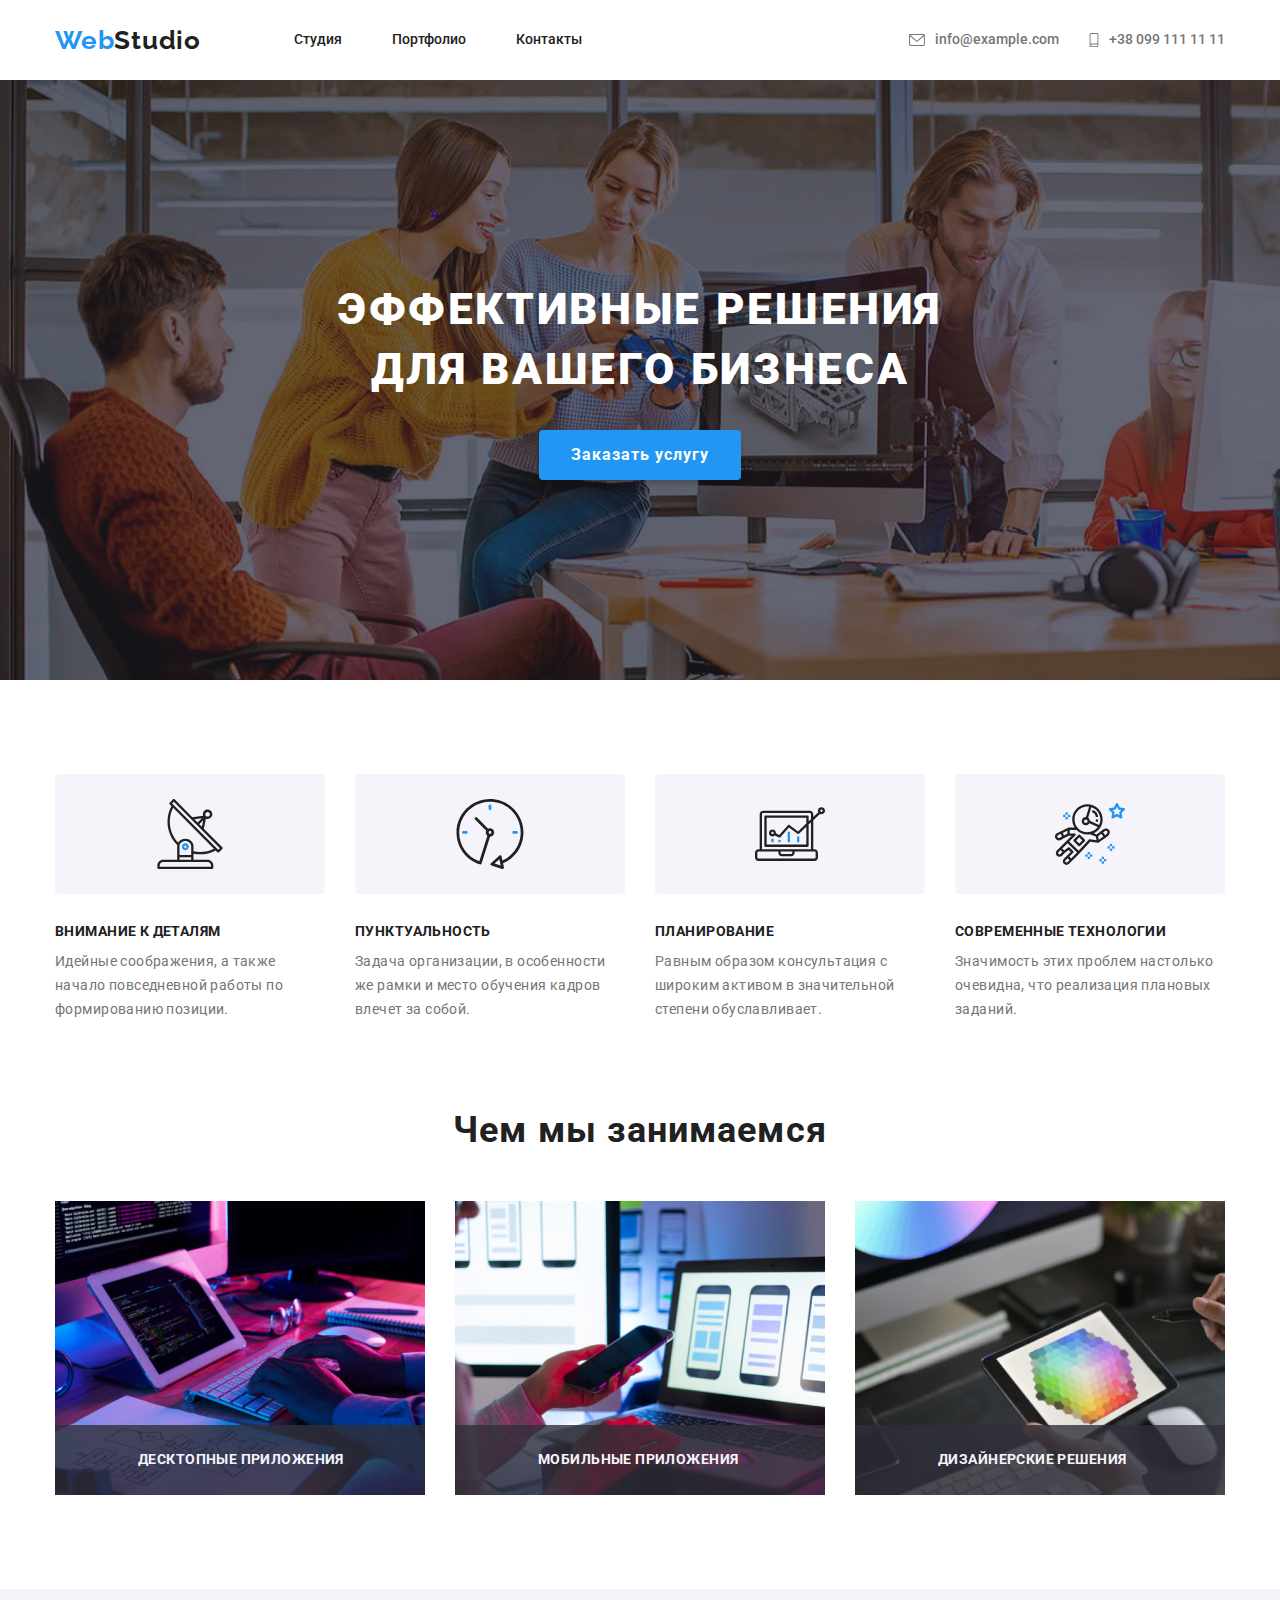
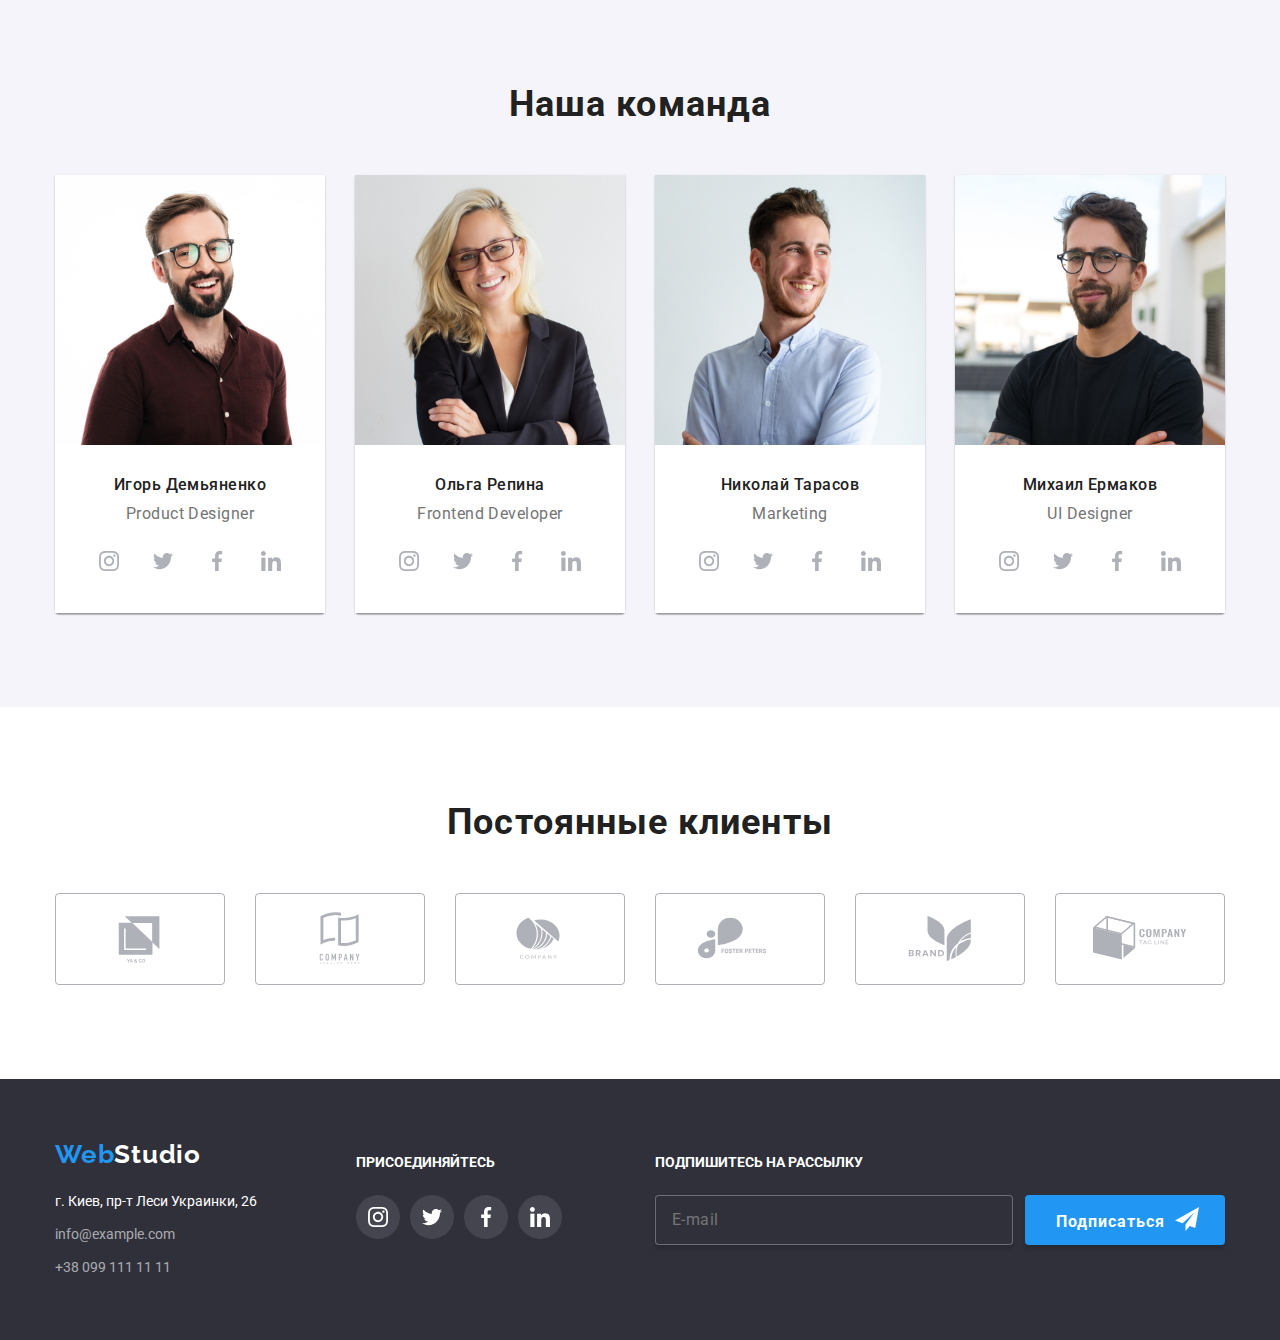
==== commit 8064cce4: "portfolio_tablet_good:)" ====
--- a/index.html
+++ b/index.html
@@ -17,13 +17,11 @@
         <header class="top">
             <div class="container top-container">
                 <a class="top-logo" href="#">Web<span>Studio</span></a>
-                <button class="menu-btn" type="button" aria-label="кнопка открытия меню">
+                <button class="menu-btn" type="button" aria-label="кнопка открытия меню" aria-expanded="false"  data-menu-button>
                     <svg class="menu-btn__icon" width="40px" height="40px">
                         <use class="menu-btn__icon-open" href="./images/icons/icons6.svg#open-menu-icon">
-                        
                         </use>
                         <use class="menu-btn__icon-close" href="./images/icons/icons6.svg#close-menu-icon">
-                        
                         </use>
                     </svg>
                 </button>
@@ -156,156 +154,156 @@
             <section class="team">
                 <div class="container team-container">
                     <h2 class="team-title">Наша команда</h2>
-                        <ul class="team-container-list">
-                            <li class="container-item teamit">
-                                <img class="img-teamit" src="./images/4pro.jpg" alt="Демьяненко">
-                                <div class="bot-teamit">
-                                    <h3 class="team-titles">Игорь Демьяненко</h3>
-                                    <p class="team-position">Product Designer</p> 
-                                    <ul class="team-social-list">
-                                        <li class="team-social-item">
-                                            <a class="team-social-link socials-link-instagram" href="#">
-                                                <svg class="social-icon social-icons-team-instagram" width="20px" height="20px">
-                                                    <use href="./images/icons/icons6.svg#icon-instagram"></use>
-                                                </svg> 
-                                            </a>
-                                        </li>
-                                        <li class="team-social-item">
-                                            <a class="team-social-link socials-link-twitter" href="#">
-                                                <svg class="social-icon social-icons-team-twitter" width="20px" height="20px">
-                                                    <use href="./images/icons/icons6.svg#icon-twitter"></use>
-                                                </svg>
-                                            </a>
-                                        </li>
-                                        <li class="team-social-item">
-                                            <a class="team-social-link socials-link-facebook" href="#">
-                                                <svg class="social-icon social-icons-team-facebook" width="20px" height="20px">
-                                                    <use href="./images/icons/icons6.svg#icon-facebook"></use>
-                                                </svg>
-                                            </a>
-                                        </li>
-                                        <li class="team-social-item">
-                                            <a class="team-social-link socials-link-linkedin" href="#">
-                                                <svg class="social-icon social-icons-team-linkedin" width="20px" height="20px">
-                                                    <use href="./images/icons/icons6.svg#icon-linkedin"></use>
-                                                </svg>
-                                            </a>
-                                        </li>   
-                                    </ul>
-                                </div>
-                            </li>
-                            <li class="container-item teamit">
-                                <img class="img-teamit" src="./images/5pro.jpg" alt="Репина">
-                                <div class="bot-teamit">
-                                    <h3 class="team-titles">Ольга Репина</h3>
-                                    <p class="team-position">Frontend Developer</p>
-                                    <ul class="team-social-list">
-                                        <li class="team-social-item">
-                                            <a class="team-social-link socials-link-instagram" href="#">
-                                                <svg class="social-icon social-icons-team-instagram" width="20px" height="20px">
-                                                    <use href="./images/icons/icons6.svg#icon-instagram"></use>
-                                                </svg> 
-                                            </a>
-                                        </li>
-                                        <li class="team-social-item">
-                                            <a class="team-social-link socials-link-twitter" href="#">
-                                                <svg class="social-icon social-icons-team-twitter" width="20px" height="20px">
-                                                    <use href="./images/icons/icons6.svg#icon-twitter"></use>
-                                                </svg>
-                                            </a>
-                                        </li>
-                                        <li class="team-social-item">
-                                            <a class="team-social-link socials-link-facebook" href="#">
-                                                <svg class="social-icon social-icons-team-facebook" width="20px" height="20px">
-                                                    <use href="./images/icons/icons6.svg#icon-facebook"></use>
-                                                </svg>
-                                            </a>
-                                        </li>
-                                        <li class="team-social-item">
-                                            <a class="team-social-link socials-link-linkedin" href="#">
-                                                <svg class="social-icon social-icons-team-linkedin" width="20px" height="20px">
-                                                    <use href="./images/icons/icons6.svg#icon-linkedin"></use>
-                                                </svg>
-                                            </a>
-                                        </li>   
-                                    </ul>
-                                </div>
-                                </li>
-                            <li class="container-item teamit">
-                                <img class="img-teamit" src="./images/6pro.jpg" alt="Тарасов">
-                                <div class="bot-teamit">
-                                    <h3 class="team-titles">Николай Тарасов</h3>
-                                    <p class="team-position">Marketing</p>
-                                    <ul class="team-social-list">
-                                        <li class="team-social-item">
-                                            <a class="team-social-link socials-link-instagram" href="#">
-                                                <svg class="social-icon social-icons-team-instagram" width="20px" height="20px">
-                                                    <use href="./images/icons/icons6.svg#icon-instagram"></use>
-                                                </svg> 
-                                            </a>
-                                        </li>
-                                        <li class="team-social-item">
-                                            <a class="team-social-link socials-link-twitter" href="#">
-                                                <svg class="social-icon social-icons-team-twitter" width="20px" height="20px">
-                                                    <use href="./images/icons/icons6.svg#icon-twitter"></use>
-                                                </svg>
-                                            </a>
-                                        </li>
-                                        <li class="team-social-item">
-                                            <a class="team-social-link socials-link-facebook" href="#">
-                                                <svg class="social-icon social-icons-team-facebook" width="20px" height="20px">
-                                                    <use href="./images/icons/icons6.svg#icon-facebook"></use>
-                                                </svg>
-                                            </a>
-                                        </li>
-                                        <li class="team-social-item">
-                                            <a class="team-social-link socials-link-linkedin" href="#">
-                                                <svg class="social-icon social-icons-team-linkedin" width="20px" height="20px">
-                                                    <use href="./images/icons/icons6.svg#icon-linkedin"></use>
-                                                </svg>
-                                            </a>
-                                        </li>   
-                                    </ul>
-                                </div>
-                                </li>
-                            <li class="container-item teamit">
-                                <img class="img-teamit" src="./images/7pro.jpg" alt="Ермаков">
-                                <div class="bot-teamit">
-                                    <h3 class="team-titles">Михаил Ермаков</h3>
-                                    <p class="team-position">UI Designer</p>
-                                    <ul class="team-social-list">
-                                        <li class="team-social-item">
-                                            <a class="team-social-link socials-link-instagram" href="#">
-                                                <svg class="social-icon social-icons-team-instagram" width="20px" height="20px">
-                                                    <use href="./images/icons/icons6.svg#icon-instagram"></use>
-                                                </svg> 
-                                            </a>
-                                        </li>
-                                        <li class="team-social-item">
-                                            <a class="team-social-link socials-link-twitter" href="#">
-                                                <svg class="social-icon social-icons-team-twitter" width="20px" height="20px">
-                                                    <use href="./images/icons/icons6.svg#icon-twitter"></use>
-                                                </svg>
-                                            </a>
-                                        </li>
-                                        <li class="team-social-item">
-                                            <a class="team-social-link socials-link-facebook" href="#">
-                                                <svg class="social-icon social-icons-team-facebook" width="20px" height="20px">
-                                                    <use href="./images/icons/icons6.svg#icon-facebook"></use>
-                                                </svg>
-                                            </a>
-                                        </li>
-                                        <li class="team-social-item">
-                                            <a class="team-social-link socials-link-linkedin" href="#">
-                                                <svg class="social-icon social-icons-team-linkedin" width="20px" height="20px">
-                                                    <use href="./images/icons/icons6.svg#icon-linkedin"></use>
-                                                </svg>
-                                            </a>
-                                        </li>   
-                                    </ul>                 
-                                </div>
-                            </li>
-                        </ul>
+                    <ul class="team-container-list">
+                        <li class="container-item teamit">
+                            <img class="img-teamit" src="./images/4pro.jpg" alt="Демьяненко">
+                            <div class="bot-teamit">
+                                <h3 class="team-titles">Игорь Демьяненко</h3>
+                                <p class="team-position">Product Designer</p> 
+                                <ul class="team-social-list">
+                                    <li class="team-social-item">
+                                        <a class="team-social-link socials-link-instagram" href="#">
+                                            <svg class="social-icon social-icons-team-instagram" width="20px" height="20px">
+                                                <use href="./images/icons/icons6.svg#icon-instagram"></use>
+                                            </svg> 
+                                        </a>
+                                    </li>
+                                    <li class="team-social-item">
+                                        <a class="team-social-link socials-link-twitter" href="#">
+                                            <svg class="social-icon social-icons-team-twitter" width="20px" height="20px">
+                                                <use href="./images/icons/icons6.svg#icon-twitter"></use>
+                                            </svg>
+                                        </a>
+                                    </li>
+                                    <li class="team-social-item">
+                                        <a class="team-social-link socials-link-facebook" href="#">
+                                            <svg class="social-icon social-icons-team-facebook" width="20px" height="20px">
+                                                <use href="./images/icons/icons6.svg#icon-facebook"></use>
+                                            </svg>
+                                        </a>
+                                    </li>
+                                    <li class="team-social-item">
+                                        <a class="team-social-link socials-link-linkedin" href="#">
+                                            <svg class="social-icon social-icons-team-linkedin" width="20px" height="20px">
+                                                <use href="./images/icons/icons6.svg#icon-linkedin"></use>
+                                            </svg>
+                                        </a>
+                                    </li>   
+                                </ul>
+                            </div>
+                        </li>
+                        <li class="container-item teamit">
+                            <img class="img-teamit" src="./images/5pro.jpg" alt="Репина">
+                            <div class="bot-teamit">
+                                <h3 class="team-titles">Ольга Репина</h3>
+                                <p class="team-position">Frontend Developer</p>
+                                <ul class="team-social-list">
+                                    <li class="team-social-item">
+                                        <a class="team-social-link socials-link-instagram" href="#">
+                                            <svg class="social-icon social-icons-team-instagram" width="20px" height="20px">
+                                                <use href="./images/icons/icons6.svg#icon-instagram"></use>
+                                            </svg> 
+                                        </a>
+                                    </li>
+                                    <li class="team-social-item">
+                                        <a class="team-social-link socials-link-twitter" href="#">
+                                            <svg class="social-icon social-icons-team-twitter" width="20px" height="20px">
+                                                <use href="./images/icons/icons6.svg#icon-twitter"></use>
+                                            </svg>
+                                        </a>
+                                    </li>
+                                    <li class="team-social-item">
+                                        <a class="team-social-link socials-link-facebook" href="#">
+                                            <svg class="social-icon social-icons-team-facebook" width="20px" height="20px">
+                                                <use href="./images/icons/icons6.svg#icon-facebook"></use>
+                                            </svg>
+                                        </a>
+                                    </li>
+                                    <li class="team-social-item">
+                                        <a class="team-social-link socials-link-linkedin" href="#">
+                                            <svg class="social-icon social-icons-team-linkedin" width="20px" height="20px">
+                                                <use href="./images/icons/icons6.svg#icon-linkedin"></use>
+                                            </svg>
+                                        </a>
+                                    </li>   
+                                </ul>
+                            </div>
+                            </li>
+                        <li class="container-item teamit">
+                            <img class="img-teamit" src="./images/6pro.jpg" alt="Тарасов">
+                            <div class="bot-teamit">
+                                <h3 class="team-titles">Николай Тарасов</h3>
+                                <p class="team-position">Marketing</p>
+                                <ul class="team-social-list">
+                                    <li class="team-social-item">
+                                        <a class="team-social-link socials-link-instagram" href="#">
+                                            <svg class="social-icon social-icons-team-instagram" width="20px" height="20px">
+                                                <use href="./images/icons/icons6.svg#icon-instagram"></use>
+                                            </svg> 
+                                        </a>
+                                    </li>
+                                    <li class="team-social-item">
+                                        <a class="team-social-link socials-link-twitter" href="#">
+                                            <svg class="social-icon social-icons-team-twitter" width="20px" height="20px">
+                                                <use href="./images/icons/icons6.svg#icon-twitter"></use>
+                                            </svg>
+                                        </a>
+                                    </li>
+                                    <li class="team-social-item">
+                                        <a class="team-social-link socials-link-facebook" href="#">
+                                            <svg class="social-icon social-icons-team-facebook" width="20px" height="20px">
+                                                <use href="./images/icons/icons6.svg#icon-facebook"></use>
+                                            </svg>
+                                        </a>
+                                    </li>
+                                    <li class="team-social-item">
+                                        <a class="team-social-link socials-link-linkedin" href="#">
+                                            <svg class="social-icon social-icons-team-linkedin" width="20px" height="20px">
+                                                <use href="./images/icons/icons6.svg#icon-linkedin"></use>
+                                            </svg>
+                                        </a>
+                                    </li>   
+                                </ul>
+                            </div>
+                            </li>
+                        <li class="container-item teamit">
+                            <img class="img-teamit" src="./images/7pro.jpg" alt="Ермаков">
+                            <div class="bot-teamit">
+                                <h3 class="team-titles">Михаил Ермаков</h3>
+                                <p class="team-position">UI Designer</p>
+                                <ul class="team-social-list">
+                                    <li class="team-social-item">
+                                        <a class="team-social-link socials-link-instagram" href="#">
+                                            <svg class="social-icon social-icons-team-instagram" width="20px" height="20px">
+                                                <use href="./images/icons/icons6.svg#icon-instagram"></use>
+                                            </svg> 
+                                        </a>
+                                    </li>
+                                    <li class="team-social-item">
+                                        <a class="team-social-link socials-link-twitter" href="#">
+                                            <svg class="social-icon social-icons-team-twitter" width="20px" height="20px">
+                                                <use href="./images/icons/icons6.svg#icon-twitter"></use>
+                                            </svg>
+                                        </a>
+                                    </li>
+                                    <li class="team-social-item">
+                                        <a class="team-social-link socials-link-facebook" href="#">
+                                            <svg class="social-icon social-icons-team-facebook" width="20px" height="20px">
+                                                <use href="./images/icons/icons6.svg#icon-facebook"></use>
+                                            </svg>
+                                        </a>
+                                    </li>
+                                    <li class="team-social-item">
+                                        <a class="team-social-link socials-link-linkedin" href="#">
+                                            <svg class="social-icon social-icons-team-linkedin" width="20px" height="20px">
+                                                <use href="./images/icons/icons6.svg#icon-linkedin"></use>
+                                            </svg>
+                                        </a>
+                                    </li>   
+                                </ul>                 
+                            </div>
+                        </li>
+                    </ul>
                 </div>
             </section>
             <section class="clients">
@@ -519,7 +517,7 @@
                 </div>
             </div>
         </div>
-        <div class="mobile-overlay">
+        <div class="mobile-overlay" data-menu>
             <div class="mobile-menu">
                 <nav class="mobile-nav">
                     <ul class="mobile-nav__list">
@@ -554,6 +552,8 @@
                 </ul>
             </div>
         </div>
+        <script src="js/menu.js">
+        </script>
         <script src="js/modal.js">
         </script>
     </body>
--- a/css/main.min.css
+++ b/css/main.min.css
@@ -1 +1 @@
-:root{--main-text-color: #212121;--main-text-colorlight: #757575;--second-text-color: #2196F3;--third-text-color: #FFFFFF;--bg-color: #2F303A;--bg-colorlight: #F5F4FA;--main-color-icon: #AFB1B8;--main-font: "Roboto", "Arial", "Impact", sans-serif}.btn,.hero-but-butt,.hero__but{display:block;color:var(--third-text-color);background-color:var(--second-text-color);font-family:var(--main-font);font-size:16px;font-weight:700;letter-spacing:.06em;text-align:center;cursor:pointer;border-radius:4px;border-color:rgba(0,0,0,0);box-shadow:0px 4px 4px 0px rgba(0,0,0,.15)}*{list-style:none}h1,h2,h3,h4,h5,h6,p,ul{margin:0}img{display:block;max-width:100%;height:auto}*{list-style:none}h1,h2,h3,h4,h5,h6,p,ul{margin:0}img{display:block;max-width:100%;height:auto}body{font-family:var(--main-font);font-size:14px;line-height:1.71;color:var(--main-text-color)}.container{max-width:100%;margin:0 auto;padding:0 15px}@media screen and (min-width: 320px)and (max-width: 767px){.container{max-width:480px}}@media screen and (min-width: 768px)and (max-width: 1199px){.container{max-width:768px}}@media screen and (min-width: 1200px){.container{max-width:1200px}}.top{vertical-align:50%}.top-container{display:flex;align-items:center;height:60px}@media screen and (min-width: 320px)and (max-width: 767px){.top-container{height:60px}}@media screen and (min-width: 1200px){.top-container{height:80px}}.top-logo{font-family:"Raleway",sans-serif;color:var(--second-text-color);font-size:24px;font-style:normal;font-weight:700;line-height:1.17;letter-spacing:.03em;text-align:left;text-decoration:none;margin-right:276px;padding-top:16px;padding-bottom:16px}@media screen and (min-width: 768px)and (max-width: 1199px){.top-logo{margin-right:88px;padding-top:26px;padding-bottom:26px}}@media screen and (min-width: 1200px){.top-logo{font-size:26px;line-height:1.19;margin-right:93px;padding-top:24px;padding-bottom:25px}}a.top-logo>span{color:var(--main-text-color)}.top-menu a{text-decoration:none;color:var(--main-text-color);font-weight:500;transition-property:color;transition-duration:250ms;transition-timing-function:cubic-bezier(0.4, 0, 0.2, 1)}@media screen and (max-width: 767px){.top-menu a{opacity:0}}.top-menu a:hover{color:var(--second-text-color)}.top-menu a:focus{color:var(--second-text-color)}.top-list{display:flex;align-items:center;padding:0;padding-top:32px;padding-bottom:32px}@media screen and (max-width: 767px){.top-list{display:none}}.top-list-item{margin-right:50px}.top-list-item:last-child{margin:0}.link{position:relative;display:block;text-decoration:none;color:var(--main-text-color)}@media screen and (max-width: 1199px){.top-adr>.top-adr-item:last-child>.link{margin-bottom:0px}}.current{color:var(--second-text-color)}.current:hover::after{content:"";display:block;position:absolute;bottom:-32px;left:0;width:100%;height:4px;border-radius:2px;background-color:var(--second-text-color)}.top-adr-social{padding-right:0;margin-right:0;margin-left:auto}.top-adr-social .top-adr{display:none;padding-top:0px;padding-bottom:0px;padding-right:0px}@media screen and (min-width: 768px){.top-adr-social .top-adr{display:block;align-items:center;justify-content:flex-end;padding-top:21px;padding-bottom:21px}}@media screen and (min-width: 1200px){.top-adr-social .top-adr{display:flex;align-items:center;justify-content:end;padding-top:32px;padding-bottom:32px}}.top-adr-social .top-adr-item:not(:last-child){margin-right:30px}.top-adr-social .link{display:flex;align-items:center;text-decoration:none;color:var(--main-text-colorlight);font-weight:500;transition-property:color;transition-duration:250ms;transition-timing-function:cubic-bezier(0.4, 0, 0.2, 1)}@media screen and (max-width: 768px){.top-adr-social .link{font-size:12px;line-height:14.06px;margin-bottom:10px}}.top-adr-social .link:hover,.top-adr-social .link:focus{color:var(--second-text-color)}.top-adr-social .socials-icons-top{margin-right:10px;fill:currentColor}@media screen and (max-width: 768px){.top-adr-social .socials-icons-top{font-size:12px;line-height:14.06px;width:14px;height:10px}}.top-adr-social .phone{width:10px;height:14px}.menu-btn{display:block;width:40px;height:40px;background-color:rgba(0,0,0,0);border:none;outline:rgba(0,0,0,0);border-color:rgba(0,0,0,0);padding:0px}@media screen and (min-width: 768px){.menu-btn{display:none}}.menu-btn__icon{width:40px;height:40px}.menu-btn__icon-open{opacity:1;fill:var(--main-text-color)}.menu-btn__icon-open:hover{fill:var(--second-text-color)}.menu-btn__icon-close{fill:rgba(0,0,0,0);opacity:0}.mobile-overlay{position:fixed;top:0;left:0;width:100vw;height:100vh;background-color:var(--third-text-color);box-shadow:0px 4px 8px rgba(0,0,0,.04),0px 2px 4px rgba(0,0,0,.08),0px 1px 3px rgba(0,0,0,.16)}@media screen and (min-width: 768px){.mobile-overlay{display:none}}.mobile-menu{width:100%;height:100%;background-color:var(--third-text-color)}@media screen and (min-width: 768px){.mobile-menu{display:none}}.works{background-color:#e5e5e5}.promodemo{border-top:1px solid #ececec;padding-top:94px;padding-bottom:94px}.promodemo__container{display:flex;flex-direction:column;align-items:center}.promodemo__container-list{display:flex;flex-wrap:wrap;padding-left:0}.promodemo__item{margin-right:8px;margin-bottom:50px}.promodemo__item:last-child{margin-right:0}.promo-titles{font-family:var(--main-font);background-color:var(--bg-colorlight);color:var(--main-text-color);font-weight:500;font-size:16px;line-height:1.63;letter-spacing:.03em;cursor:pointer;padding:6px 22px;border-radius:4px;border:rgba(255,255,255,0);transition-property:background-color color box-shadow;transition-duration:250ms;transition-timing-function:cubic-bezier(0.4, 0, 0.2, 1)}.promo-titles:hover{background-color:var(--second-text-color);color:var(--third-text-color);box-shadow:0px 2px 2px 0px rgba(0,0,0,.12),0px 1px 2px 0px rgba(0,0,0,.08),0px 3px 1px 0px rgba(0,0,0,.1)}.promo-titles:focus{background-color:var(--second-text-color);color:var(--third-text-color);box-shadow:0px 2px 2px 0px rgba(0,0,0,.12),0px 1px 2px 0px rgba(0,0,0,.08),0px 3px 1px 0px rgba(0,0,0,.1)}.demo__container-list{display:flex;flex-wrap:wrap;padding-left:0}.demo__item{width:370px;background:#fff;transition-property:cursor box-shadow;transition-duration:250ms;transition-timing-function:cubic-bezier(0.4, 0, 0.2, 1)}.demo__item:hover{cursor:pointer;box-shadow:1px 4px 6px 0px rgba(0,0,0,.16),0px 4px 4px 0px rgba(0,0,0,.06),0px 1px 1px 0px rgba(0,0,0,.12)}.demo__item:not(:nth-child(3n+3)){margin-right:30px}.demo__item:not(:nth-child(n+7)){margin-bottom:30px}.demo__item-pic{display:block}.demo__thumb{position:relative;cursor:pointer;overflow:hidden}.demo__descr{display:flex;align-items:center;justify-content:center;width:100%;height:100%;position:absolute;left:0px;bottom:0px;padding:24px;color:var(--third-text-color);background-color:rgba(33,150,243,.9);text-align:left;font-size:18px;line-height:1.71;letter-spacing:3%;transform:translateY(100%);transition:transform;transition-duration:250ms}.demo__thumb:hover .demo__descr{transform:translateY(0%)}.demo__block{border-top:0px;border-right:1px solid #eee;border-bottom:1px solid #eee;border-left:1px solid #eee;padding-top:20px;padding-bottom:20px;padding-left:24px}.demo__titles{color:var(--main-text-color);font-weight:700;font-size:18px;line-height:2;letter-spacing:.06em;padding-bottom:4px}.demo__position{color:var(--main-text-colorlight);font-size:16px;line-height:1.88;letter-spacing:.03em}.btn,.hero-but-butt,.hero__but{display:block;color:var(--third-text-color);background-color:var(--second-text-color);font-family:var(--main-font);font-size:16px;font-weight:700;letter-spacing:.06em;text-align:center;cursor:pointer;border-radius:4px;border-color:rgba(0,0,0,0);box-shadow:0px 4px 4px 0px rgba(0,0,0,.15)}.hero{width:100%;max-width:480px;margin:0 auto;color:var(--third-text-color);background-color:var(--bg-color);padding-top:118px;padding-bottom:118px;background-image:linear-gradient(to bottom, rgba(47, 48, 58, 0.4), rgba(47, 48, 58, 0.4)),url(../images/480_400.png)}@media screen and (min-width: 768px)and (max-width: 1199px){.hero{max-width:768px;margin:0 auto;background-image:linear-gradient(to bottom, rgba(47, 48, 58, 0.4), rgba(47, 48, 58, 0.4)),url(../images/768_400.png)}}@media screen and (min-width: 1200px){.hero{max-width:1600px;padding-top:200px;padding-bottom:200px;margin:0 auto;background-image:linear-gradient(to bottom, rgba(47, 48, 58, 0.4), rgba(47, 48, 58, 0.4)),url(../images/img_HEROpro.jpg)}}.hero__container{display:flex;flex-direction:column;align-items:center}.hero__title{text-transform:uppercase;font-size:26px;font-weight:900;line-height:1.62;letter-spacing:.06em;text-align:center;padding-bottom:30px}@media screen and (min-width: 1200px){.hero__title{font-size:44px;line-height:1.36}}.hero__but{margin:0 auto;line-height:1.875;padding:8px 30px}.deal{padding-top:60px;padding-bottom:60px}@media screen and (min-width: 1200px){.deal{padding-top:94px;padding-bottom:0px}}.deal__container{display:flex;flex-direction:column;align-items:center}.deal__container-list{display:block;padding-left:0px}@media screen and (min-width: 768px)and (max-width: 1199px){.deal__container-list{display:flex;flex-wrap:wrap;gap:30px;padding-left:0}}@media screen and (min-width: 1200px){.deal__container-list{display:flex;padding-left:0}}.deal__pic{display:flex;position:relative;width:100%;max-width:450px;height:120px;justify-content:center;align-items:center;border-radius:4px;margin-bottom:30px;background-color:var(--bg-colorlight)}@media screen and (min-width: 1200px){.deal__pic{width:270px;height:120px;margin-left:0px;margin-right:0px}}.deal__titles{color:var(--main-text-color);font-size:14px;font-weight:700;line-height:1.14;letter-spacing:.03em;text-transform:uppercase;width:270px;height:16px}.deal__article{height:75px;color:var(--main-text-colorlight);font-size:14px;line-height:1.71;letter-spacing:.03em;justify-content:right;padding-top:10px;margin-bottom:30px;margin:0 auto}@media screen and (max-width: 1199px){.deal__article{color:var(--main-text-colorlight);font-size:14px;line-height:1.71;letter-spacing:.03em;padding-top:10px}}.deal__icon{display:flex;position:absolute;justify-content:center;align-items:center;fill:var(--main-color-icon)}@media screen and (min-width: 768px)and (max-width: 1199px){.container-item{width:354px;height:251px;margin-right:0px;margin-left:0px;flex:1 1 calc(50% - 30px)}}@media screen and (min-width: 1200px){.container-item{position:static;margin-right:30px}}.container-item:last-child{margin-right:0px}.team{background-color:var(--bg-colorlight);padding-top:60px;padding-bottom:60px}@media screen and (min-width: 768px)and (max-width: 1199px){.team{padding-bottom:30px}}@media screen and (min-width: 1200px){.team{padding-top:94px;padding-bottom:94px}}.team-container{display:flex;flex-direction:column;align-items:center}.team-title{font-weight:700;font-size:36px;line-height:1.17;letter-spacing:.03em;padding-bottom:30px}@media screen and (min-width: 1200px){.team-title{padding-bottom:50px}}.team-container-list{display:flex;flex-wrap:wrap;gap:30px;padding-left:0}@media screen and (min-width: 1200px){.team-container-list{flex-wrap:nowrap;align-items:center;padding-left:0}}.teamit{width:450px;height:622px;border-bottom-right-radius:4px;border-bottom-left-radius:4px;box-shadow:0px 2px 1px 0px rgba(0,0,0,.2),0px 1px 1px 0px rgba(0,0,0,.14),0px 1px 3px 0px rgba(0,0,0,.12)}@media screen and (min-width: 768px)and (max-width: 1199px){.teamit{width:354px;height:auto;flex:1 1 calc(50% - 30px);margin-bottom:30px;box-shadow:0px 1px 3px rgba(0,0,0,.12),0px 1px 1px rgba(0,0,0,.14),0px 2px 1px rgba(0,0,0,.2)}}@media screen and (min-width: 1200px){.teamit{padding-right:0px;padding-left:0px;margin-right:0px;margin-left:0px;width:270px;height:auto}}.img-teamit{display:block;width:450px;height:460px}@media screen and (min-width: 768px)and (max-width: 1199px){.img-teamit{width:354px;height:374px}}@media screen and (min-width: 1200px){.img-teamit{height:270px}}.bot-teamit{background-color:var(--third-text-color);padding-top:30px;padding-bottom:30px}@media screen and (max-width: 1199px){.bot-teamit{padding-bottom:24px}}.team-titles{color:var(--main-text-color);font-weight:500;font-size:16px;line-height:1.19;letter-spacing:.03em;padding-bottom:10px;text-align:center}.team-position{color:var(--main-text-colorlight);font-size:16px;line-height:1.19;letter-spacing:.03em;text-align:center;padding-bottom:16px}.team-social-list{display:flex;padding-left:122px;padding-right:122px;justify-content:space-between}@media screen and (min-width: 768px)and (max-width: 1199px){.team-social-list{padding-left:74px;padding-right:74px}}@media screen and (min-width: 1200px){.team-social-list{padding-left:32px;padding-right:32px}}.team-social-link{display:flex;width:44px;height:44px;justify-content:center;align-items:center;background-color:rgba(255,255,255,0);border-radius:50%;transition-property:background-color;transition-duration:250ms;transition-timing-function:cubic-bezier(0.4, 0, 0.2, 1)}.team-social-link:hover{background-color:var(--second-text-color)}.team-social-link:focus{background-color:var(--second-text-color)}.team-social-link:hover>.social-icon{fill:var(--third-text-color)}.team-social-link:focus>.social-icon{fill:var(--third-text-color)}.social-icon{fill:var(--main-color-icon)}.rools{padding-top:94px;padding-bottom:94px}@media screen and (max-width: 1199px){.rools{display:none}}.rools-container{display:flex;flex-direction:column;align-items:center}.pic{height:294px}.rools-container-list-pic{position:relative;display:flex;padding-left:0}.plashka{display:block;position:absolute;bottom:0;width:370px;height:70px;background-color:rgba(47,48,58,.8)}.plashka-txt{position:absolute;top:27px;color:var(--bg-colorlight);font-size:14px;font-weight:700;line-height:1.14;letter-spacing:.03em;text-transform:uppercase}.plashka-txt:nth-child(1){left:83px}.plashka-txt:nth-child(2){left:86px}.plashka-txt:nth-child(3){left:95px}.clients{padding-top:94px}@media screen and (max-width: 1199px){.clients{padding-top:60px}}.clients__container{display:flex;flex-direction:column;align-items:center}.clients__title{font-weight:700;font-size:36px;line-height:1.17;letter-spacing:.03em;padding-bottom:50px}@media screen and (max-width: 1199px){.clients__title{font-size:28px;padding-bottom:30px}}.clients__list{display:flex;align-items:center;padding-left:0px;padding-bottom:94px}@media screen and (min-width: 320px)and (max-width: 1199px){.clients__list{flex-wrap:wrap;gap:30px;padding-left:0;padding-bottom:60px}}.clients__link{display:flex;width:170px;height:92px;justify-content:center;align-items:center;margin-right:15px;margin-left:15px;border-radius:4px;border-width:1px;border-color:var(--main-color-icon);border-style:solid;background-color:var --third-text-color;transition-property:border-color;transition-duration:250ms;transition-timing-function:cubic-bezier(0.4, 0, 0.2, 1)}@media screen and (min-width: 320px)and (max-width: 767px){.clients__link{width:210px;height:92px;margin-right:0px;margin-left:0px;flex:1 1 calc(50% - 30px)}}@media screen and (min-width: 768px)and (max-width: 1199px){.clients__link{width:226px;height:92px;margin-right:0px;margin-left:0px;flex:1 1 calc(33.3333333333% - 30px)}}.clients__link:hover{border-color:var(--second-text-color)}.clients__link:focus{border-color:var(--second-text-color)}.clients__link:hover>.clients__icon{fill:var(--second-text-color)}.clients__link:focus>.clients__icon{fill:var(--second-text-color)}.clients__icon{fill:var(--main-color-icon);transition-property:fill;transition-duration:250ms;transition-timing-function:cubic-bezier(0.4, 0, 0.2, 1)}.btn,.hero-but-butt,.hero__but{display:block;color:var(--third-text-color);background-color:var(--second-text-color);font-family:var(--main-font);font-size:16px;font-weight:700;letter-spacing:.06em;text-align:center;cursor:pointer;border-radius:4px;border-color:rgba(0,0,0,0);box-shadow:0px 4px 4px 0px rgba(0,0,0,.15)}.bottom{width:inherit;color:var(--third-text-color);background-color:var(--bg-color);padding-top:60px;padding-bottom:60px;align-items:center}@media screen and (min-width: 320px)and (max-width: 767px){.bottom{padding-bottom:130px;height:603px}}@media screen and (min-width: 768px)and (max-width: 1199px){.bottom{padding-bottom:130px}}.bottom__f_s_containers{display:flex}@media screen and (min-width: 768px)and (max-width: 1199px){.bottom__f_s_containers{justify-content:space-evenly}}@media screen and (min-width: 320px)and (max-width: 767px){.bottom__f_s_containers{display:block}}.bottom__container{display:flex;flex-direction:column;width:231px;padding-right:0px}@media screen and (min-width: 320px)and (max-width: 767px){.bottom__container{align-items:center;width:auto;padding:0px}}.bottom__container2{padding-left:70px;padding-right:0px}@media screen and (min-width: 320px)and (max-width: 767px){.bottom__container2{padding-left:0px;padding-right:0px;align-items:center}}@media screen and (min-width: 768px)and (max-width: 1199px){.bottom__container2{padding-left:0px;padding-right:0px}}.bottom__container3{padding-left:93px;padding-right:0px}@media screen and (min-width: 320px)and (max-width: 767px){.bottom__container3{align-items:center;padding-left:0px;padding-right:0px}}@media screen and (min-width: 768px)and (max-width: 1199px){.bottom__container3{position:relative;top:60px;padding-left:0px;display:block;justify-content:center;align-items:center;text-align:center}}.bottom__attach{font-family:var(--main-font);font-weight:700;text-transform:uppercase;padding-bottom:20px;padding-top:12px}@media screen and (min-width: 320px)and (max-width: 767px){.bottom__attach{text-align:center;padding-bottom:20px;padding-top:60px}}@media screen and (min-width: 768px)and (max-width: 1199px){.bottom__attach{padding-top:5px}}.bottom__social-list{display:flex;justify-content:flex-start;padding-left:0px}@media screen and (min-width: 320px)and (max-width: 1199px){.bottom__social-list{justify-content:center}}.bottom__social-item{padding-right:10px}.bottom__social-item:last-child{padding-right:0px}.bottom__social-link{display:flex;width:44px;height:44px;justify-content:center;align-items:center;background-color:rgba(255,255,255,.1);border-radius:50%;transition-property:background-color;transition-duration:250ms;transition-timing-function:cubic-bezier(0.4, 0, 0.2, 1)}.bottom__social-link:hover{background-color:var(--second-text-color)}.bottom__social-link:focus{background-color:var(--second-text-color)}.bottom__social-icon{fill:var(--third-text-color)}.bottom__logo{font-family:"Raleway",sans-serif;color:var(--second-text-color);font-size:26px;font-weight:700;line-height:1.19;letter-spacing:.03em;text-decoration:none;padding-bottom:20px}@media screen and (min-width: 320px)and (max-width: 767px){.bottom__logo{display:flex;align-items:center}}.bottom span{color:var(--third-text-color)}@media screen and (min-width: 320px)and (max-width: 767px){.bottom span{display:flex;align-items:center}}.bottom__adr-list{padding-left:0}@media screen and (min-width: 320px)and (max-width: 767px){.bottom__adr-list{display:inline-block;align-items:center;justify-content:center}}.bottom__adr-item{display:block}.bottom__adr-item:nth-last-child(n+2){padding-bottom:9px}@media screen and (min-width: 320px)and (max-width: 767px){.bottom__adr-item:nth-last-child(n+2){padding-bottom:8px}}.bottom__adr-info{font-style:normal;text-decoration:none;color:var(--third-text-color);transition-property:color;transition-duration:250ms;transition-timing-function:cubic-bezier(0.4, 0, 0.2, 1)}@media screen and (min-width: 320px)and (max-width: 767px){.bottom__adr-info{display:block}}.bottom__adr-info:hover{color:var(--second-text-color)}.bottom__adr-info:focus{color:var(--second-text-color)}.bottom__adr-c{font-style:normal;text-decoration:none;color:rgba(255,255,255,.6);transition-property:color;transition-duration:250ms;transition-timing-function:cubic-bezier(0.4, 0, 0.2, 1)}@media screen and (min-width: 320px)and (max-width: 767px){.bottom__adr-c{display:block;text-align:center}}.bottom__adr-c:hover{color:var(--second-text-color)}.bottom__adr-c:focus{color:var(--second-text-color)}.bottom__butt{width:212px;display:flex;justify-content:end;top:48px}@media screen and (min-width: 320px)and (max-width: 767px){.bottom__butt{display:flex;justify-content:center;width:auto;height:50px;margin-top:20px}}@media screen and (min-width: 768px)and (max-width: 1199px){.bottom__butt{position:relative;top:80px;width:738px;height:50px;justify-content:center}}.fotter-container{display:flex;padding-left:15px}@media screen and (min-width: 320px)and (max-width: 767px){.fotter-container{display:block;align-items:center}}@media screen and (min-width: 768px)and (max-width: 1199px){.fotter-container{display:block}}a.bott__logo>span{color:var(--third-text-color)}.name-lable-bottom{position:relative}.name-label-input-bottom{border-radius:4px;background-color:var(--bg-color);width:450px;height:50px;border:1px solid rgba(255,255,255,.3);padding-left:16px;box-shadow:0px 4px 4px rgba(0,0,0,.15);font-weight:400;font-size:16px;line-height:20px;letter-spacing:.03em;color:var(--third-text-color)}@media screen and (min-width: 320px)and (max-width: 767px){.name-label-input-bottom{max-width:100vw;width:450px;margin:0 auto;resize:vertical}}@media screen and (min-width: 1200px){.name-label-input-bottom{width:358px}}.div-icon-bottom{position:absolute;top:0px;left:0px;display:flex;width:79px;height:50px;color:red;align-items:center;justify-content:center}.input-icon-bottom{color:rgba(255,255,255,.6);font-weight:400;font-size:16px;line-height:20px;letter-spacing:.03em}.hero-but-butt{position:absolute;width:200px;height:50px;line-height:30px;margin-top:56px;padding:10px 62px 10px 29px}@media screen and (min-width: 320px)and (max-width: 767px){.hero-but-butt{display:flex;margin-left:auto;margin-top:0px}}@media screen and (min-width: 768px)and (max-width: 1199px){.hero-but-butt{margin-top:0px}}.h-butt{display:flex;width:143px;justify-content:center}.butt-sing{width:109px;height:30px}.butt-svg{width:24px;height:24px;margin-left:10px}.backdrop{position:fixed;width:100vw;height:100vh;top:0;left:50%;transform:translateX(-50%);opacity:1;visibility:visible;pointer-events:initial;background-color:rgba(0,0,0,.2);transition:opacity var(--bg-colorlight),visibility var(--bg-colorlight);transition-duration:250ms}.backdrop.is-hidden{opacity:0;visibility:hidden;pointer-events:none}.modal-wrapper{position:absolute;top:50%;left:50%;transform:translate(-50%, -50%);width:528px;height:581px;padding:40px 40px 0;box-shadow:0px 1px 3px rgba(0,0,0,.12),0px 1px 1px rgba(0,0,0,.14),0px 2px 1px rgba(0,0,0,.2);border-radius:4px;background-color:#fff}.modal-btn{position:absolute;top:8px;right:8px;width:30px;height:30px;background-color:#fff;border:1px solid rgba(0,0,0,.1);padding:0px;border-radius:50%;cursor:pointer;display:flex;align-items:center;justify-content:center}.icon-close{display:flex;width:11px;height:11px;fill:#000;transition-property:fill;transition-duration:250ms;transition-timing-function:cubic-bezier(0.4, 0, 0.2, 1)}.modal-btn:hover>.icon-close,.modal-btn:focus>.icon-close{fill:var(--second-text-color)}input.name-label-input{padding:8px;font-family:inherit;transition-property:fill;transition-duration:250ms;transition-timing-function:cubic-bezier(0.4, 0, 0.2, 1)}label{display:flex;flex-direction:column;margin-bottom:10px}.name-label{position:relative;font-size:12px;line-height:14px;letter-spacing:.01em;transition-property:fill color;transition-duration:250ms;transition-timing-function:cubic-bezier(0.4, 0, 0.2, 1)}.name-label:hover>.text-field,.name-label:focus>.text-field{border-color:var(--second-text-color);cursor:pointer;transition:border-color 250ms cubic-bezier(0.4, 0, 0.2, 1)}.name-label:hover>.name-label-input,.name-label:focus>.name-label-input{border-color:var(--second-text-color);cursor:pointer;transition:border-color 250ms cubic-bezier(0.4, 0, 0.2, 1)}.name-label:hover>.div-icon>.input-icon,.name-label:focus>.div-icon>.input-icon{fill:var(--second-text-color);cursor:pointer;transition:fill 250ms cubic-bezier(0.4, 0, 0.2, 1)}.name-label-span{margin-bottom:4px;font-weight:400;color:var(--main-text-colorlight);letter-spacing:.01em}input.name-label-input{border-radius:4px;width:448px;height:40px;border:1px solid rgba(33,33,33,.2);padding-left:42px}.name-label-input:focus+.div-icon>.input-icon{fill:var(--second-text-color)}.div-icon{display:flex;width:42px;height:40px;align-items:center;justify-content:center;position:absolute;top:18px;left:0}.input-icon{position:absolute;fill:var(--main-text-color)}.text-field{width:448px;height:120px;resize:none;padding:12px 16px;border:1px solid rgba(33,33,33,.2);border-radius:4px}.text-field::placeholder{font-style:normal;font-weight:400;font-size:12px;line-height:14px;letter-spacing:.01em;color:rgba(117,117,117,.5)}.submit{position:relative;left:50%;transform:translate(-50%, 0);margin-top:20px;display:inline-block;width:200px;height:50px;padding:10px 55px;border:none;border-radius:4px;background-color:#2196f3;color:#fff;font-weight:700;font-size:16px;line-height:30px;letter-spacing:.06em;cursor:pointer;box-shadow:0px 4px 4px rgba(0,0,0,.15)}.submit:hover,.submit:focus{background-color:#1976d2}.form_txt{font-weight:bold;font-size:20px;line-height:23px;letter-spacing:3%;padding-bottom:12px;text-align:center}.checkbox-label{display:block;flex-direction:row;align-items:center;padding-left:12px}.checkbox{-webkit-appearance:none;-moz-appearance:none;appearance:none;position:absolute}.icon{position:relative;display:inline-block;width:16px;height:15px;border:2px solid #000;border-radius:2px;transition-property:background-color border;transition-duration:250ms;transition-timing-function:cubic-bezier(0.4, 0, 0.2, 1)}.checkbox:checked+.icon{background-color:var(--second-text-color);border:0px}.checkbox+.icon>.input-icon{width:16px;height:15px;opacity:0;transition-property:opacity;transition-duration:250ms;transition-timing-function:cubic-bezier(0.4, 0, 0.2, 1)}.checkbox:checked+.icon>.input-icon{fill:var(--bg-colorlight);opacity:1}.txt{padding-left:8.38px;color:var(--main-text-colorlight);font-weight:400;font-size:14px;line-height:24px;letter-spacing:.03em}.checkbox-label a{color:var(--second-text-color)}/*# sourceMappingURL=main.min.css.map */+:root{--main-text-color: #212121;--main-text-colorlight: #757575;--second-text-color: #2196F3;--third-text-color: #FFFFFF;--bg-color: #2F303A;--bg-colorlight: #F5F4FA;--main-color-icon: #AFB1B8;--main-font: "Roboto", "Arial", "Impact", sans-serif}.btn,.hero-but-butt,.hero__but{display:block;color:var(--third-text-color);background-color:var(--second-text-color);font-family:var(--main-font);font-size:16px;font-weight:700;letter-spacing:.06em;text-align:center;cursor:pointer;border-radius:4px;border-color:rgba(0,0,0,0);box-shadow:0px 4px 4px 0px rgba(0,0,0,.15)}*{list-style:none}h1,h2,h3,h4,h5,h6,p,ul{margin:0}img{display:block;max-width:100%;height:auto}*{list-style:none}h1,h2,h3,h4,h5,h6,p,ul{margin:0}img{display:block;max-width:100%;height:auto}body{font-family:var(--main-font);font-size:14px;line-height:1.71;color:var(--main-text-color)}.container{max-width:100%;margin:0 auto;padding:0 15px}@media screen and (min-width: 320px)and (max-width: 767px){.container{max-width:480px}}@media screen and (min-width: 768px)and (max-width: 1199px){.container{max-width:768px}}@media screen and (min-width: 1200px){.container{max-width:1200px}}.top{vertical-align:50%}.top-container{display:flex;align-items:center;height:60px}@media screen and (min-width: 320px)and (max-width: 767px){.top-container{height:60px}}@media screen and (min-width: 1200px){.top-container{height:80px}}.top-logo{font-family:"Raleway",sans-serif;color:var(--second-text-color);font-size:24px;font-style:normal;font-weight:700;line-height:1.17;letter-spacing:.03em;text-align:left;text-decoration:none;margin-right:276px}@media screen and (min-width: 320px)and (max-width: 479px){.top-logo{margin-right:121px}}@media screen and (min-width: 768px)and (max-width: 1199px){.top-logo{margin-right:88px}}@media screen and (min-width: 1200px){.top-logo{font-size:26px;line-height:1.19;margin-right:93px}}a.top-logo>span{color:var(--main-text-color)}.top-menu a{text-decoration:none;color:var(--main-text-color);font-weight:500;transition-property:color;transition-duration:250ms;transition-timing-function:cubic-bezier(0.4, 0, 0.2, 1)}@media screen and (max-width: 767px){.top-menu a{opacity:0}}.top-menu a:hover{color:var(--second-text-color)}.top-menu a:focus{color:var(--second-text-color)}.top-list{display:flex;align-items:center;padding:0}@media screen and (max-width: 767px){.top-list{display:none}}.top-list-item{margin-right:50px}.top-list-item:last-child{margin:0}.link{position:relative;display:block;text-decoration:none;color:var(--main-text-color)}@media screen and (max-width: 1199px){.top-adr>.top-adr-item:last-child>.link{margin-bottom:0px}}.current{color:var(--second-text-color)}.current:hover::after{content:"";display:block;position:absolute;bottom:-28px;left:0;width:100%;height:4px;border-radius:2px;background-color:var(--second-text-color)}.top-adr-social{padding-right:0;margin-right:0;margin-left:auto}.top-adr-social .top-adr{display:none;padding-top:0px;padding-bottom:0px;padding-right:0px}@media screen and (min-width: 768px){.top-adr-social .top-adr{display:block;align-items:center;justify-content:flex-end;padding-top:21px;padding-bottom:21px}}@media screen and (min-width: 1200px){.top-adr-social .top-adr{display:flex;align-items:center;justify-content:end;padding-top:32px;padding-bottom:32px}}.top-adr-social .top-adr-item:not(:last-child){margin-right:30px}.top-adr-social .link{display:flex;align-items:center;text-decoration:none;color:var(--main-text-colorlight);font-weight:500;transition-property:color;transition-duration:250ms;transition-timing-function:cubic-bezier(0.4, 0, 0.2, 1)}@media screen and (max-width: 768px){.top-adr-social .link{font-size:12px;line-height:14.06px;margin-bottom:10px}}.top-adr-social .link:hover,.top-adr-social .link:focus{color:var(--second-text-color)}.top-adr-social .socials-icons-top{margin-right:10px;fill:currentColor}@media screen and (max-width: 768px){.top-adr-social .socials-icons-top{font-size:12px;line-height:14.06px;width:14px;height:10px}}.top-adr-social .phone{width:10px;height:14px}.menu-btn{position:relative;display:block;width:40px;height:40px;background-color:rgba(0,0,0,0);border:none;outline:rgba(0,0,0,0);border-color:rgba(0,0,0,0);padding:0px;z-index:99}@media screen and (min-width: 768px){.menu-btn{display:none}}.menu-btn__icon{width:40px;height:40px}.menu-btn__icon-open{opacity:1;fill:var(--main-text-color)}.menu-btn__icon-open:hover{fill:var(--second-text-color)}.menu-btn__icon-close{opacity:0}.menu-btn.is-active .menu-btn__icon-open{opacity:0}.menu-btn.is-active .menu-btn__icon-close{opacity:1;fill:var(--main-text-color)}.mobile-overlay{position:fixed;top:0;left:0;width:100vw;height:100vh;z-index:10;transform:translateX(100%);visibility:hidden;transition:transform 300ms;pointer-events:none;background-color:var(--third-text-color);box-shadow:0px 4px 8px rgba(0,0,0,.04),0px 2px 4px rgba(0,0,0,.08),0px 1px 3px rgba(0,0,0,.16)}@media screen and (min-width: 768px){.mobile-overlay{display:none}}.mobile-overlay.is-open{transform:translateX(0);visibility:visible;pointer-events:initial}.mobile-menu{width:100%;height:100%;padding-top:48px;padding-left:40px;background-color:var(--third-text-color)}@media screen and (min-width: 768px){.mobile-menu{display:none}}.mobile-nav{margin-bottom:302px}.mobile-nav__list{padding-left:0;font-weight:500;font-size:40px;line-height:77px;text-align:center;letter-spacing:.02em;text-align:left}.mobile-nav__link{color:var(--main-text-color)}.mobile-nav__link:hover{color:var(--second-text-color)}.mobile-menu__contacts{margin-bottom:64px}.mobile-menu__link{font-weight:500;font-size:24px;line-height:28px;letter-spacing:.02em;color:var(--main-text-colorlight)}.mobile-menu__link:hover{color:var(--second-text-color)}.mobile-menu__link:first-child{padding-bottom:32px;font-weight:500;font-size:34px;line-height:40px;color:var(--second-text-color)}.socials{display:flex;padding-left:0px}.socials__item{padding-right:10px}.socials__item:not(:first-child){padding-left:10px}.socials__item:not(:last-child){border-right:1px solid rgba(33,33,33,.2)}.socials__link{font-weight:500;font-size:18px;line-height:22px;letter-spacing:.02em;color:#2196f3}.promodemo{background-color:#fff;border-top:1px solid #ececec;padding-top:94px;padding-bottom:94px}@media screen and (min-width: 768px)and (max-width: 1199px){.promodemo{padding:60px 0px}}.promodemo__container{display:flex;flex-direction:column;align-items:center}.promodemo__container-list{display:flex;flex-direction:row;padding-left:0}.promodemo__item{margin-right:8px;margin-bottom:50px}.promodemo__item:last-child{margin-right:0}@media screen and (min-width: 768px)and (max-width: 1199px){.promodemo__item{margin-bottom:30px}}.promo-titles{font-family:var(--main-font);background-color:var(--bg-colorlight);color:var(--main-text-color);font-weight:500;font-size:16px;line-height:1.63;letter-spacing:.03em;cursor:pointer;padding:6px 22px;border-radius:4px;border:rgba(255,255,255,0);transition-property:background-color color box-shadow;transition-duration:250ms;transition-timing-function:cubic-bezier(0.4, 0, 0.2, 1)}.promo-titles:hover{background-color:var(--second-text-color);color:var(--third-text-color);box-shadow:0px 2px 2px 0px rgba(0,0,0,.12),0px 1px 2px 0px rgba(0,0,0,.08),0px 3px 1px 0px rgba(0,0,0,.1)}.promo-titles:focus{background-color:var(--second-text-color);color:var(--third-text-color);box-shadow:0px 2px 2px 0px rgba(0,0,0,.12),0px 1px 2px 0px rgba(0,0,0,.08),0px 3px 1px 0px rgba(0,0,0,.1)}.demo__container-list{display:flex;flex-wrap:wrap;padding-left:0;max-width:100%}@media screen and (min-width: 768px)and (max-width: 1199px){.demo__container-list{gap:30px}}.demo__item{width:370px;background:#fff;transition-property:cursor box-shadow;transition-duration:250ms;transition-timing-function:cubic-bezier(0.4, 0, 0.2, 1)}@media screen and (min-width: 768px)and (max-width: 1199px){.demo__item{width:354px;height:404px;margin-right:0px;margin-bottom:0px;flex:1 1 calc(50% - 30px)}.demo__item:first-child,.demo__item:first-child+li{height:440px}.demo__item:first-child .demo__block,.demo__item:first-child+li .demo__block{height:146px}}.demo__item:hover{cursor:pointer;box-shadow:1px 4px 6px 0px rgba(0,0,0,.16),0px 4px 4px 0px rgba(0,0,0,.06),0px 1px 1px 0px rgba(0,0,0,.12)}.demo__item:not(:nth-child(3n+3)){margin-right:30px}@media screen and (min-width: 768px)and (max-width: 1199px){.demo__item:not(:nth-child(3n+3)){margin-right:0px}}.demo__item:not(:nth-child(n+7)){margin-bottom:30px}@media screen and (min-width: 768px)and (max-width: 1199px){.demo__item:not(:nth-child(n+7)){margin-bottom:0px}}@media screen and (min-width: 768px)and (max-width: 1199px){.demo__item:last-child{width:354px}}.demo__item-pic{display:block;width:370px;height:294px}@media screen and (min-width: 768px)and (max-width: 1199px){.demo__item-pic{width:354px}}.demo__thumb{position:relative;cursor:pointer;overflow:hidden}@media screen and (min-width: 768px)and (max-width: 1199px){.demo__thumb{width:354px}}.demo__descr{display:flex;align-items:center;justify-content:center;width:100vw;height:100%;position:absolute;left:0px;bottom:0px;padding:24px;color:var(--third-text-color);background-color:rgba(33,150,243,.9);text-align:left;font-size:18px;line-height:1.71;letter-spacing:3%;transform:translateY(100%);transition:transform;transition-duration:250ms}@media screen and (min-width: 768px)and (max-width: 1199px){.demo__descr{width:auto}}.demo__thumb:hover .demo__descr{transform:translateY(0%)}.demo__block{border-top:0px;border-right:1px solid #eee;border-bottom:1px solid #eee;border-left:1px solid #eee;padding-top:20px;padding-bottom:20px;padding-left:24px}@media screen and (min-width: 768px)and (max-width: 1199px){.demo__block{height:110px;width:auto}}.demo__block:last-child{width:354px}.demo__titles{width:306px;color:var(--main-text-color);font-weight:700;font-size:18px;line-height:36px;letter-spacing:.06em;padding-bottom:4px}.demo__position{color:var(--main-text-colorlight);font-size:16px;line-height:1.88;letter-spacing:.03em}.btn,.hero-but-butt,.hero__but{display:block;color:var(--third-text-color);background-color:var(--second-text-color);font-family:var(--main-font);font-size:16px;font-weight:700;letter-spacing:.06em;text-align:center;cursor:pointer;border-radius:4px;border-color:rgba(0,0,0,0);box-shadow:0px 4px 4px 0px rgba(0,0,0,.15)}.hero{width:100%;max-width:480px;margin:0 auto;color:var(--third-text-color);background-color:var(--bg-color);padding-top:118px;padding-bottom:118px;background-image:linear-gradient(to bottom, rgba(47, 48, 58, 0.4), rgba(47, 48, 58, 0.4)),url(../images/480_400.png)}@media screen and (min-width: 768px)and (max-width: 1199px){.hero{max-width:768px;margin:0 auto;background-image:linear-gradient(to bottom, rgba(47, 48, 58, 0.4), rgba(47, 48, 58, 0.4)),url(../images/768_400.png)}}@media screen and (min-width: 1200px){.hero{max-width:1600px;padding-top:200px;padding-bottom:200px;margin:0 auto;background-image:linear-gradient(to bottom, rgba(47, 48, 58, 0.4), rgba(47, 48, 58, 0.4)),url(../images/img_HEROpro.jpg)}}.hero__container{display:flex;flex-direction:column;align-items:center}.hero__title{text-transform:uppercase;font-size:26px;font-weight:900;line-height:1.62;letter-spacing:.06em;text-align:center;padding-bottom:30px}@media screen and (min-width: 1200px){.hero__title{font-size:44px;line-height:1.36}}.hero__but{margin:0 auto;line-height:1.875;padding:8px 30px}.deal{padding-top:60px;padding-bottom:60px}@media screen and (min-width: 1200px){.deal{padding-top:94px;padding-bottom:0px}}.deal__container{display:flex;flex-direction:column;align-items:center}.deal__container-list{display:block;padding-left:0px}@media screen and (min-width: 768px)and (max-width: 1199px){.deal__container-list{display:flex;flex-wrap:wrap;gap:30px;padding-left:0}}@media screen and (min-width: 1200px){.deal__container-list{display:flex;padding-left:0}}.deal__pic{display:flex;position:relative;width:100%;max-width:450px;height:120px;justify-content:center;align-items:center;border-radius:4px;margin-bottom:30px;background-color:var(--bg-colorlight)}@media screen and (min-width: 1200px){.deal__pic{width:270px;height:120px;margin-left:0px;margin-right:0px}}.deal__titles{color:var(--main-text-color);font-size:14px;font-weight:700;line-height:1.14;letter-spacing:.03em;text-transform:uppercase;width:270px;height:16px}.deal__article{height:75px;color:var(--main-text-colorlight);font-size:14px;line-height:1.71;letter-spacing:.03em;justify-content:right;padding-top:10px;margin-bottom:30px;margin:0 auto}@media screen and (min-width: 320px)and (max-width: 479px){.deal__article{margin-bottom:10px}}@media screen and (max-width: 1199px){.deal__article{color:var(--main-text-colorlight);font-size:14px;line-height:1.71;letter-spacing:.03em;padding-top:10px}}.deal__icon{display:flex;position:absolute;justify-content:center;align-items:center;fill:var(--main-color-icon)}@media screen and (min-width: 768px)and (max-width: 1199px){.container-item{width:354px;height:251px;margin-right:0px;margin-left:0px;flex:1 1 calc(50% - 30px)}}@media screen and (min-width: 1200px){.container-item{position:static;margin-right:30px}}.container-item:last-child{margin-right:0px}.team{background-color:var(--bg-colorlight);padding-top:60px;padding-bottom:60px}@media screen and (min-width: 768px)and (max-width: 1199px){.team{padding-bottom:30px}}@media screen and (min-width: 1200px){.team{padding-top:94px;padding-bottom:94px}}.team-container{display:flex;flex-direction:column;align-items:center}.team-title{font-weight:700;font-size:36px;line-height:1.17;letter-spacing:.03em;padding-bottom:30px}@media screen and (min-width: 1200px){.team-title{padding-bottom:50px}}.team-container-list{display:flex;flex-wrap:wrap;gap:30px;padding-left:0;max-width:100%}@media screen and (min-width: 1200px){.team-container-list{flex-wrap:nowrap;align-items:center;padding-left:0}}.teamit{width:450px;height:622px;border-bottom-right-radius:4px;border-bottom-left-radius:4px;box-shadow:0px 2px 1px 0px rgba(0,0,0,.2),0px 1px 1px 0px rgba(0,0,0,.14),0px 1px 3px 0px rgba(0,0,0,.12)}@media screen and (min-width: 320px)and (max-width: 479px){.teamit{height:auto}}@media screen and (min-width: 768px)and (max-width: 1199px){.teamit{width:354px;height:auto;flex:1 1 calc(50% - 30px);margin-bottom:30px;box-shadow:0px 1px 3px rgba(0,0,0,.12),0px 1px 1px rgba(0,0,0,.14),0px 2px 1px rgba(0,0,0,.2)}}@media screen and (min-width: 1200px){.teamit{padding-right:0px;padding-left:0px;margin-right:0px;margin-left:0px;width:270px;height:auto}}.img-teamit{display:block;width:450px;height:460px}@media screen and (min-width: 320px)and (max-width: 479px){.img-teamit{width:100vw;height:auto}}@media screen and (min-width: 768px)and (max-width: 1199px){.img-teamit{width:354px;height:374px}}@media screen and (min-width: 1200px){.img-teamit{height:270px}}.bot-teamit{background-color:var(--third-text-color);padding-top:30px;padding-bottom:30px}@media screen and (min-width: 320px)and (max-width: 479px){.bot-teamit{max-width:100vw}}@media screen and (max-width: 1199px){.bot-teamit{padding-bottom:24px}}.team-titles{color:var(--main-text-color);font-weight:500;font-size:16px;line-height:1.19;letter-spacing:.03em;padding-bottom:10px;text-align:center}.team-position{color:var(--main-text-colorlight);font-size:16px;line-height:1.19;letter-spacing:.03em;text-align:center;padding-bottom:16px}.team-social-list{display:flex;padding-left:122px;padding-right:122px;justify-content:space-between}@media screen and (min-width: 320px)and (max-width: 479px){.team-social-list{padding-left:0;padding-right:0;justify-content:center}}@media screen and (min-width: 768px)and (max-width: 1199px){.team-social-list{padding-left:74px;padding-right:74px}}@media screen and (min-width: 1200px){.team-social-list{padding-left:32px;padding-right:32px}}.team-social-link{display:flex;width:44px;height:44px;justify-content:center;align-items:center;background-color:rgba(255,255,255,0);border-radius:50%;transition-property:background-color;transition-duration:250ms;transition-timing-function:cubic-bezier(0.4, 0, 0.2, 1)}.team-social-link:hover{background-color:var(--second-text-color)}.team-social-link:focus{background-color:var(--second-text-color)}.team-social-link:hover>.social-icon{fill:var(--third-text-color)}.team-social-link:focus>.social-icon{fill:var(--third-text-color)}.social-icon{fill:var(--main-color-icon)}.rools{padding-top:94px;padding-bottom:94px}@media screen and (max-width: 1199px){.rools{display:none}}.rools-container{display:flex;flex-direction:column;align-items:center}.pic{height:294px}.rools-container-list-pic{position:relative;display:flex;padding-left:0}.plashka{display:block;position:absolute;bottom:0;width:370px;height:70px;background-color:rgba(47,48,58,.8)}.plashka-txt{position:absolute;top:27px;color:var(--bg-colorlight);font-size:14px;font-weight:700;line-height:1.14;letter-spacing:.03em;text-transform:uppercase}.plashka-txt:nth-child(1){left:83px}.plashka-txt:nth-child(2){left:86px}.plashka-txt:nth-child(3){left:95px}.clients{padding-top:94px}@media screen and (max-width: 1199px){.clients{padding-top:60px}}.clients__container{display:flex;flex-direction:column;align-items:center}.clients__title{font-weight:700;font-size:36px;line-height:1.17;letter-spacing:.03em;padding-bottom:50px}@media screen and (min-width: 320px)and (max-width: 479px){.clients__title{text-align:center}}@media screen and (max-width: 1199px){.clients__title{font-size:28px;padding-bottom:30px}}.clients__list{display:flex;align-items:center;padding-left:0px;padding-bottom:94px}@media screen and (min-width: 320px)and (max-width: 479px){.clients__list{justify-content:center}}@media screen and (min-width: 320px)and (max-width: 1199px){.clients__list{flex-wrap:wrap;gap:30px;padding-left:0;padding-bottom:60px}}.clients__link{display:flex;width:170px;height:92px;justify-content:center;align-items:center;margin-right:15px;margin-left:15px;border-radius:4px;border-width:1px;border-color:var(--main-color-icon);border-style:solid;background-color:var --third-text-color;transition-property:border-color;transition-duration:250ms;transition-timing-function:cubic-bezier(0.4, 0, 0.2, 1)}@media screen and (min-width: 320px)and (max-width: 767px){.clients__link{width:210px;height:92px;margin-right:0px;margin-left:0px;flex:1 1 calc(50% - 30px)}}@media screen and (min-width: 768px)and (max-width: 1199px){.clients__link{width:226px;height:92px;margin-right:0px;margin-left:0px;flex:1 1 calc(33.3333333333% - 30px)}}.clients__link:hover{border-color:var(--second-text-color)}.clients__link:focus{border-color:var(--second-text-color)}.clients__link:hover>.clients__icon{fill:var(--second-text-color)}.clients__link:focus>.clients__icon{fill:var(--second-text-color)}.clients__icon{fill:var(--main-color-icon);transition-property:fill;transition-duration:250ms;transition-timing-function:cubic-bezier(0.4, 0, 0.2, 1)}.btn,.hero-but-butt,.hero__but{display:block;color:var(--third-text-color);background-color:var(--second-text-color);font-family:var(--main-font);font-size:16px;font-weight:700;letter-spacing:.06em;text-align:center;cursor:pointer;border-radius:4px;border-color:rgba(0,0,0,0);box-shadow:0px 4px 4px 0px rgba(0,0,0,.15)}.bottom{width:inherit;color:var(--third-text-color);background-color:var(--bg-color);padding-top:60px;padding-bottom:60px;align-items:center}@media screen and (min-width: 320px)and (max-width: 767px){.bottom{padding-bottom:130px;height:603px}}@media screen and (min-width: 768px)and (max-width: 1199px){.bottom{padding-bottom:130px}}.bottom__f_s_containers{display:flex}@media screen and (min-width: 768px)and (max-width: 1199px){.bottom__f_s_containers{justify-content:space-evenly}}@media screen and (min-width: 320px)and (max-width: 767px){.bottom__f_s_containers{display:block}}.bottom__container{display:flex;flex-direction:column;width:231px;padding-right:0px}@media screen and (min-width: 320px)and (max-width: 767px){.bottom__container{align-items:center;width:auto;padding:0px}}.bottom__container2{padding-left:70px;padding-right:0px}@media screen and (min-width: 320px)and (max-width: 767px){.bottom__container2{padding-left:0px;padding-right:0px;align-items:center}}@media screen and (min-width: 768px)and (max-width: 1199px){.bottom__container2{padding-left:0px;padding-right:0px}}.bottom__container3{padding-left:93px;padding-right:0px}@media screen and (min-width: 320px)and (max-width: 767px){.bottom__container3{align-items:center;padding-left:0px;padding-right:0px}}@media screen and (min-width: 768px)and (max-width: 1199px){.bottom__container3{position:relative;top:60px;padding-left:0px;display:block;justify-content:center;align-items:center;text-align:center}}.bottom__attach{font-family:var(--main-font);font-weight:700;text-transform:uppercase;padding-bottom:20px;padding-top:12px}@media screen and (min-width: 320px)and (max-width: 767px){.bottom__attach{text-align:center;padding-bottom:20px;padding-top:60px}}@media screen and (min-width: 768px)and (max-width: 1199px){.bottom__attach{padding-top:5px}}.bottom__social-list{display:flex;justify-content:flex-start;padding-left:0px}@media screen and (min-width: 320px)and (max-width: 1199px){.bottom__social-list{justify-content:center}}.bottom__social-item{padding-right:10px}.bottom__social-item:last-child{padding-right:0px}.bottom__social-link{display:flex;width:44px;height:44px;justify-content:center;align-items:center;background-color:rgba(255,255,255,.1);border-radius:50%;transition-property:background-color;transition-duration:250ms;transition-timing-function:cubic-bezier(0.4, 0, 0.2, 1)}.bottom__social-link:hover{background-color:var(--second-text-color)}.bottom__social-link:focus{background-color:var(--second-text-color)}.bottom__social-icon{fill:var(--third-text-color)}.bottom__logo{font-family:"Raleway",sans-serif;color:var(--second-text-color);font-size:26px;font-weight:700;line-height:1.19;letter-spacing:.03em;text-decoration:none;padding-bottom:20px}@media screen and (min-width: 320px)and (max-width: 767px){.bottom__logo{display:flex;align-items:center}}.bottom span{color:var(--third-text-color)}@media screen and (min-width: 320px)and (max-width: 767px){.bottom span{display:flex;align-items:center}}.bottom__adr-list{padding-left:0}@media screen and (min-width: 320px)and (max-width: 767px){.bottom__adr-list{display:inline-block;align-items:center;justify-content:center}}.bottom__adr-item{display:block}.bottom__adr-item:nth-last-child(n+2){padding-bottom:9px}@media screen and (min-width: 320px)and (max-width: 767px){.bottom__adr-item:nth-last-child(n+2){padding-bottom:8px}}.bottom__adr-info{font-style:normal;text-decoration:none;color:var(--third-text-color);transition-property:color;transition-duration:250ms;transition-timing-function:cubic-bezier(0.4, 0, 0.2, 1)}@media screen and (min-width: 320px)and (max-width: 767px){.bottom__adr-info{display:block}}.bottom__adr-info:hover{color:var(--second-text-color)}.bottom__adr-info:focus{color:var(--second-text-color)}.bottom__adr-c{font-style:normal;text-decoration:none;color:rgba(255,255,255,.6);transition-property:color;transition-duration:250ms;transition-timing-function:cubic-bezier(0.4, 0, 0.2, 1)}@media screen and (min-width: 320px)and (max-width: 767px){.bottom__adr-c{display:block;text-align:center}}.bottom__adr-c:hover{color:var(--second-text-color)}.bottom__adr-c:focus{color:var(--second-text-color)}.bottom__butt{width:212px;display:flex;justify-content:end;top:48px}@media screen and (min-width: 320px)and (max-width: 767px){.bottom__butt{display:flex;justify-content:center;width:auto;height:50px;margin-top:20px}}@media screen and (min-width: 768px)and (max-width: 1199px){.bottom__butt{position:relative;top:80px;width:738px;height:50px;justify-content:center}}.fotter-container{display:flex;padding-left:15px}@media screen and (min-width: 320px)and (max-width: 767px){.fotter-container{display:block;align-items:center}}@media screen and (min-width: 768px)and (max-width: 1199px){.fotter-container{display:block}}a.bott__logo>span{color:var(--third-text-color)}.name-lable-bottom{position:relative}.name-label-input-bottom{border-radius:4px;background-color:var(--bg-color);width:450px;height:50px;border:1px solid rgba(255,255,255,.3);padding-left:16px;box-shadow:0px 4px 4px rgba(0,0,0,.15);font-weight:400;font-size:16px;line-height:20px;letter-spacing:.03em;color:var(--third-text-color)}@media screen and (min-width: 320px)and (max-width: 479px){.name-label-input-bottom{margin-left:15px;margin-right:15px}}@media screen and (min-width: 320px)and (max-width: 767px){.name-label-input-bottom{max-width:90vw;width:450px;margin:0 auto;resize:vertical}}@media screen and (min-width: 1200px){.name-label-input-bottom{width:358px}}.div-icon-bottom{position:absolute;top:0px;left:0px;display:flex;width:79px;height:50px;color:red;align-items:center;justify-content:center}.input-icon-bottom{color:rgba(255,255,255,.6);font-weight:400;font-size:16px;line-height:20px;letter-spacing:.03em}.hero-but-butt{position:absolute;width:200px;height:50px;line-height:30px;margin-top:56px;padding:10px 62px 10px 29px}@media screen and (min-width: 320px)and (max-width: 767px){.hero-but-butt{display:flex;margin-left:auto;margin-top:0px}}@media screen and (min-width: 768px)and (max-width: 1199px){.hero-but-butt{margin-top:0px}}.h-butt{display:flex;width:143px;justify-content:center}.butt-sing{width:109px;height:30px}.butt-svg{width:24px;height:24px;margin-left:10px}.backdrop{position:fixed;width:100vw;height:100vh;top:0;left:50%;transform:translateX(-50%);opacity:1;visibility:visible;pointer-events:initial;background-color:rgba(0,0,0,.2);transition:opacity var(--bg-colorlight),visibility var(--bg-colorlight);transition-duration:250ms}.backdrop.is-hidden{opacity:0;visibility:hidden;pointer-events:none}.modal-wrapper{position:absolute;top:50%;left:50%;transform:translate(-50%, -50%);width:528px;height:581px;padding:40px 40px 0;box-shadow:0px 1px 3px rgba(0,0,0,.12),0px 1px 1px rgba(0,0,0,.14),0px 2px 1px rgba(0,0,0,.2);border-radius:4px;background-color:#fff}@media screen and (min-width: 320px)and (max-width: 479px){.modal-wrapper{width:450px;height:609px}}@media screen and (min-width: 480px)and (max-width: 1199px){.modal-wrapper{width:450px;height:609px}}.modal-btn{position:absolute;top:8px;right:8px;width:30px;height:30px;background-color:#fff;border:1px solid rgba(0,0,0,.1);padding:0px;border-radius:50%;cursor:pointer;display:flex;align-items:center;justify-content:center}.icon-close{display:flex;width:11px;height:11px;fill:#000;transition-property:fill;transition-duration:250ms;transition-timing-function:cubic-bezier(0.4, 0, 0.2, 1)}.modal-btn:hover>.icon-close,.modal-btn:focus>.icon-close{fill:var(--second-text-color)}input.name-label-input{padding:8px;font-family:inherit;transition-property:fill;transition-duration:250ms;transition-timing-function:cubic-bezier(0.4, 0, 0.2, 1)}label{display:flex;flex-direction:column;margin-bottom:10px}.name-label{position:relative;font-size:12px;line-height:14px;letter-spacing:.01em;transition-property:fill color;transition-duration:250ms;transition-timing-function:cubic-bezier(0.4, 0, 0.2, 1)}.name-label:hover>.text-field,.name-label:focus>.text-field{border-color:var(--second-text-color);cursor:pointer;transition:border-color 250ms cubic-bezier(0.4, 0, 0.2, 1)}.name-label:hover>.name-label-input,.name-label:focus>.name-label-input{border-color:var(--second-text-color);cursor:pointer;transition:border-color 250ms cubic-bezier(0.4, 0, 0.2, 1)}.name-label:hover>.div-icon>.input-icon,.name-label:focus>.div-icon>.input-icon{fill:var(--second-text-color);cursor:pointer;transition:fill 250ms cubic-bezier(0.4, 0, 0.2, 1)}.name-label-span{margin-bottom:4px;font-weight:400;color:var(--main-text-colorlight);letter-spacing:.01em}@media screen and (min-width: 320px)and (max-width: 1199px){.name-label-span{font-size:12px;line-height:14px}}input.name-label-input{border-radius:4px;width:448px;height:40px;border:1px solid rgba(33,33,33,.2);padding-left:42px}@media screen and (min-width: 320px)and (max-width: 1199px){input.name-label-input{width:370px}}.name-label-input:focus+.div-icon>.input-icon{fill:var(--second-text-color)}.div-icon{display:flex;width:42px;height:40px;align-items:center;justify-content:center;position:absolute;top:18px;left:0}.input-icon{position:absolute;fill:var(--main-text-color)}.text-field{width:448px;height:120px;resize:none;padding:12px 16px;border:1px solid rgba(33,33,33,.2);border-radius:4px}@media screen and (min-width: 320px)and (max-width: 1199px){.text-field{width:370px}}.text-field::placeholder{font-style:normal;font-weight:400;font-size:12px;line-height:14px;letter-spacing:.01em;color:rgba(117,117,117,.5)}.submit{position:relative;left:50%;transform:translate(-50%, 0);margin-top:20px;display:inline-block;width:200px;height:50px;padding:10px 55px;border:none;border-radius:4px;background-color:#2196f3;color:#fff;font-weight:700;font-size:16px;line-height:30px;letter-spacing:.06em;cursor:pointer;box-shadow:0px 4px 4px rgba(0,0,0,.15)}.submit:hover,.submit:focus{background-color:#1976d2}.form_txt{font-weight:bold;font-size:20px;line-height:23px;letter-spacing:3%;padding-bottom:12px;text-align:center}@media screen and (min-width: 320px)and (max-width: 1199px){.form_txt{line-height:30px}}.checkbox-label{display:block;flex-direction:row;align-items:center;padding-left:12px}.checkbox{-webkit-appearance:none;-moz-appearance:none;appearance:none;position:absolute}.icon{position:relative;display:inline-block;width:16px;height:15px;border:2px solid #000;border-radius:2px;transition-property:background-color border;transition-duration:250ms;transition-timing-function:cubic-bezier(0.4, 0, 0.2, 1)}.checkbox:checked+.icon{background-color:var(--second-text-color);border:0px}.checkbox+.icon>.input-icon{width:16px;height:15px;opacity:0;transition-property:opacity;transition-duration:250ms;transition-timing-function:cubic-bezier(0.4, 0, 0.2, 1)}.checkbox:checked+.icon>.input-icon{fill:var(--bg-colorlight);opacity:1}.txt{padding-left:8.38px;color:var(--main-text-colorlight);font-weight:400;font-size:14px;line-height:24px;letter-spacing:.03em}@media screen and (min-width: 320px)and (max-width: 1199px){.txt{font-size:12px;line-height:14px}}.checkbox-label a{color:var(--second-text-color)}/*# sourceMappingURL=main.min.css.map */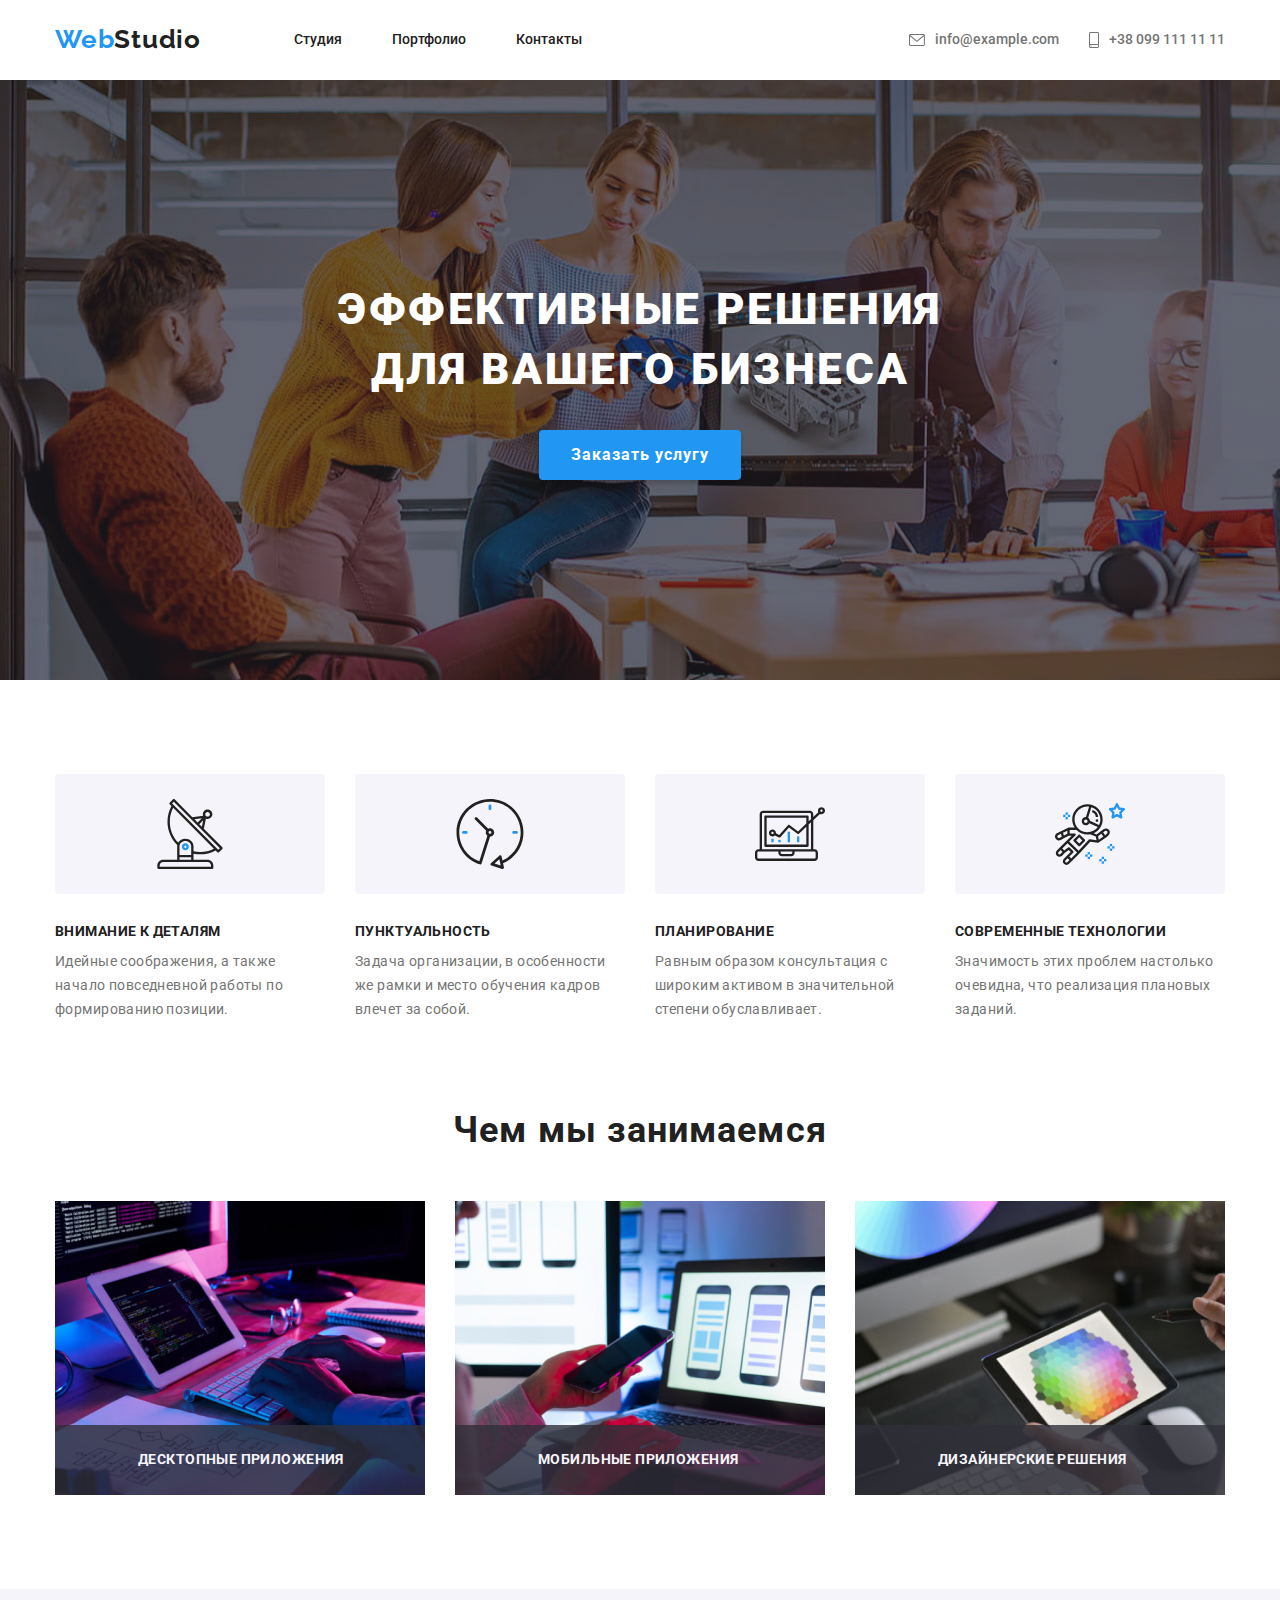
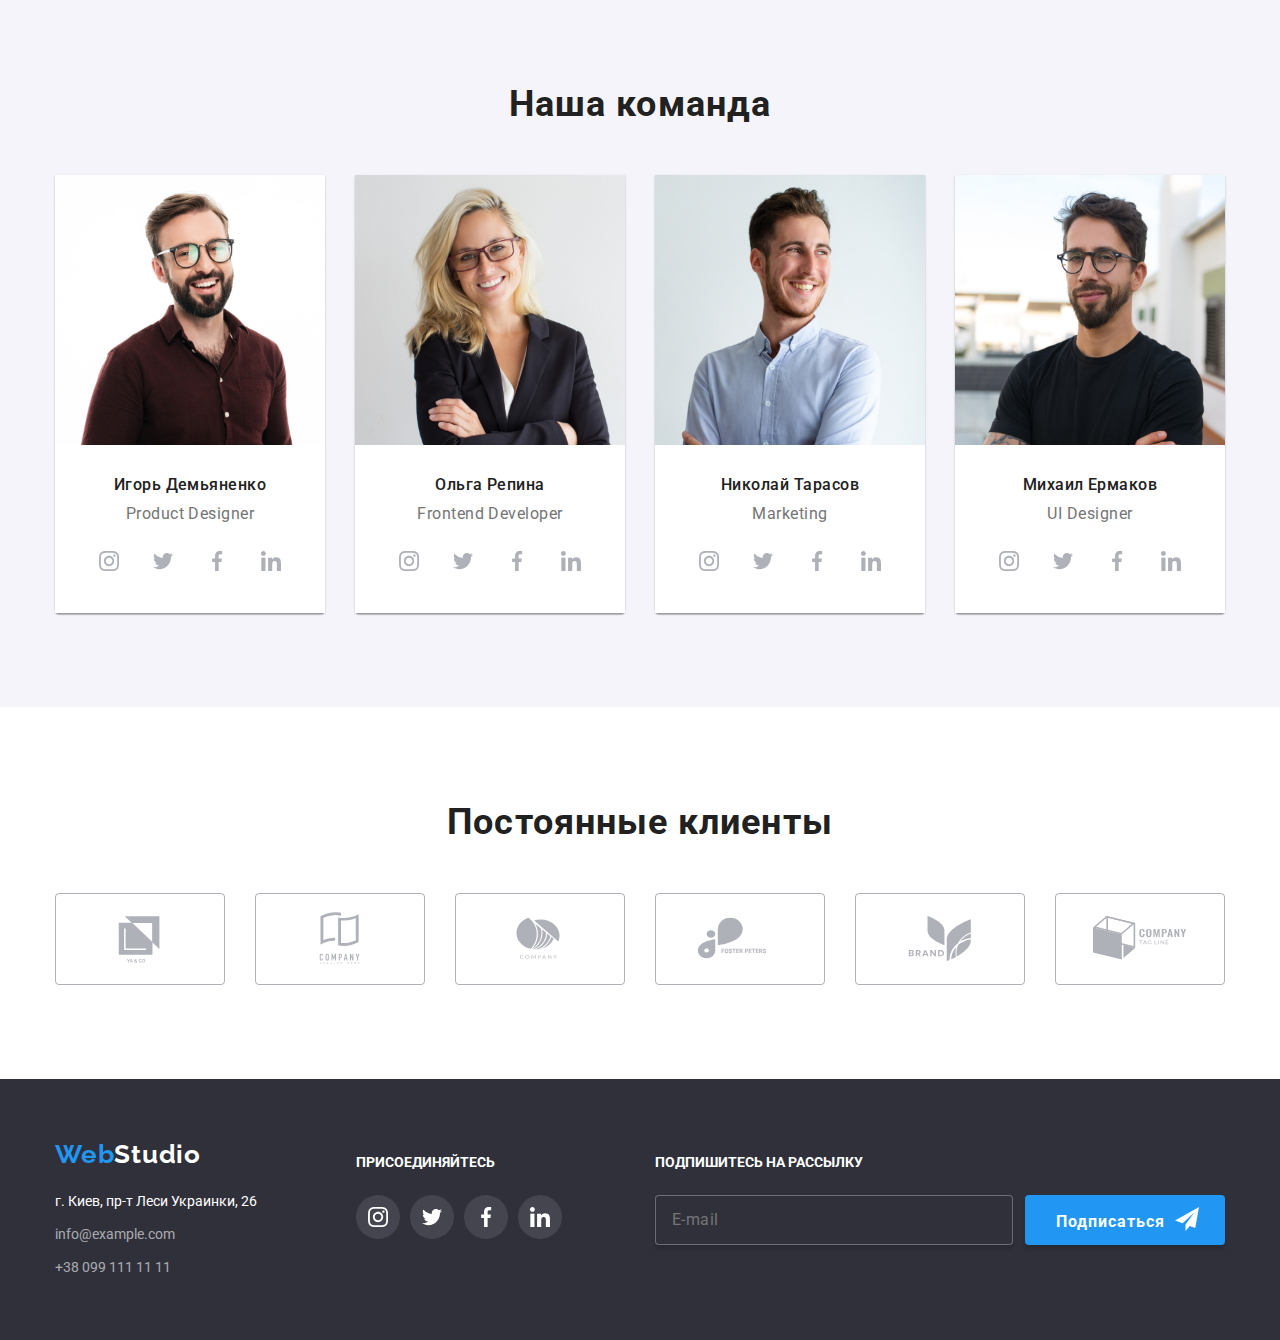
==== commit 91a7cdde: "rest_optimized_images" ====
--- a/index.html
+++ b/index.html
@@ -16,15 +16,17 @@
     <body>
         <header class="top">
             <div class="container top-container">
-                <a class="top-logo" href="#">Web<span>Studio</span></a>
-                <button class="menu-btn" type="button" aria-label="кнопка открытия меню" aria-expanded="false"  data-menu-button>
+                <div class="mini-menu">
+                    <a class="top-logo" href="#">Web<span>Studio</span></a>
+                    <button class="menu-btn" type="button" aria-label="кнопка открытия меню" aria-expanded="false"  data-menu-button>
                     <svg class="menu-btn__icon" width="40px" height="40px">
                         <use class="menu-btn__icon-open" href="./images/icons/icons6.svg#open-menu-icon">
                         </use>
                         <use class="menu-btn__icon-close" href="./images/icons/icons6.svg#close-menu-icon">
                         </use>
                     </svg>
-                </button>
+                    </button>
+                </div>
                 <nav class="top-menu">
                     <ul class="top-list">
                         <li class="top-list-item"><a class="link current" href="#">Студия</a></li>
@@ -522,10 +524,10 @@
                 <nav class="mobile-nav">
                     <ul class="mobile-nav__list">
                         <li class="mobile-nav__item">
-                            <a class="mobile-nav__link link" href="">Студия</a>
+                            <a class="mobile-nav__link link" href="#">Студия</a>
                         </li>
                         <li class="mobile-nav__item">
-                            <a class="mobile-nav__link link" href="">Портфолио</a>
+                            <a class="mobile-nav__link link" href="portfolio.html">Портфолио</a>
                         </li>
                         <li class="mobile-nav__item">
                             <a class="mobile-nav__link link" href="">Контакты</a>
--- a/css/main.min.css
+++ b/css/main.min.css
@@ -1 +1 @@
-:root{--main-text-color: #212121;--main-text-colorlight: #757575;--second-text-color: #2196F3;--third-text-color: #FFFFFF;--bg-color: #2F303A;--bg-colorlight: #F5F4FA;--main-color-icon: #AFB1B8;--main-font: "Roboto", "Arial", "Impact", sans-serif}.btn,.hero-but-butt,.hero__but{display:block;color:var(--third-text-color);background-color:var(--second-text-color);font-family:var(--main-font);font-size:16px;font-weight:700;letter-spacing:.06em;text-align:center;cursor:pointer;border-radius:4px;border-color:rgba(0,0,0,0);box-shadow:0px 4px 4px 0px rgba(0,0,0,.15)}*{list-style:none}h1,h2,h3,h4,h5,h6,p,ul{margin:0}img{display:block;max-width:100%;height:auto}*{list-style:none}h1,h2,h3,h4,h5,h6,p,ul{margin:0}img{display:block;max-width:100%;height:auto}body{font-family:var(--main-font);font-size:14px;line-height:1.71;color:var(--main-text-color)}.container{max-width:100%;margin:0 auto;padding:0 15px}@media screen and (min-width: 320px)and (max-width: 767px){.container{max-width:480px}}@media screen and (min-width: 768px)and (max-width: 1199px){.container{max-width:768px}}@media screen and (min-width: 1200px){.container{max-width:1200px}}.top{vertical-align:50%}.top-container{display:flex;align-items:center;height:60px}@media screen and (min-width: 320px)and (max-width: 767px){.top-container{height:60px}}@media screen and (min-width: 1200px){.top-container{height:80px}}.top-logo{font-family:"Raleway",sans-serif;color:var(--second-text-color);font-size:24px;font-style:normal;font-weight:700;line-height:1.17;letter-spacing:.03em;text-align:left;text-decoration:none;margin-right:276px}@media screen and (min-width: 320px)and (max-width: 479px){.top-logo{margin-right:121px}}@media screen and (min-width: 768px)and (max-width: 1199px){.top-logo{margin-right:88px}}@media screen and (min-width: 1200px){.top-logo{font-size:26px;line-height:1.19;margin-right:93px}}a.top-logo>span{color:var(--main-text-color)}.top-menu a{text-decoration:none;color:var(--main-text-color);font-weight:500;transition-property:color;transition-duration:250ms;transition-timing-function:cubic-bezier(0.4, 0, 0.2, 1)}@media screen and (max-width: 767px){.top-menu a{opacity:0}}.top-menu a:hover{color:var(--second-text-color)}.top-menu a:focus{color:var(--second-text-color)}.top-list{display:flex;align-items:center;padding:0}@media screen and (max-width: 767px){.top-list{display:none}}.top-list-item{margin-right:50px}.top-list-item:last-child{margin:0}.link{position:relative;display:block;text-decoration:none;color:var(--main-text-color)}@media screen and (max-width: 1199px){.top-adr>.top-adr-item:last-child>.link{margin-bottom:0px}}.current{color:var(--second-text-color)}.current:hover::after{content:"";display:block;position:absolute;bottom:-28px;left:0;width:100%;height:4px;border-radius:2px;background-color:var(--second-text-color)}.top-adr-social{padding-right:0;margin-right:0;margin-left:auto}.top-adr-social .top-adr{display:none;padding-top:0px;padding-bottom:0px;padding-right:0px}@media screen and (min-width: 768px){.top-adr-social .top-adr{display:block;align-items:center;justify-content:flex-end;padding-top:21px;padding-bottom:21px}}@media screen and (min-width: 1200px){.top-adr-social .top-adr{display:flex;align-items:center;justify-content:end;padding-top:32px;padding-bottom:32px}}.top-adr-social .top-adr-item:not(:last-child){margin-right:30px}.top-adr-social .link{display:flex;align-items:center;text-decoration:none;color:var(--main-text-colorlight);font-weight:500;transition-property:color;transition-duration:250ms;transition-timing-function:cubic-bezier(0.4, 0, 0.2, 1)}@media screen and (max-width: 768px){.top-adr-social .link{font-size:12px;line-height:14.06px;margin-bottom:10px}}.top-adr-social .link:hover,.top-adr-social .link:focus{color:var(--second-text-color)}.top-adr-social .socials-icons-top{margin-right:10px;fill:currentColor}@media screen and (max-width: 768px){.top-adr-social .socials-icons-top{font-size:12px;line-height:14.06px;width:14px;height:10px}}.top-adr-social .phone{width:10px;height:14px}.menu-btn{position:relative;display:block;width:40px;height:40px;background-color:rgba(0,0,0,0);border:none;outline:rgba(0,0,0,0);border-color:rgba(0,0,0,0);padding:0px;z-index:99}@media screen and (min-width: 768px){.menu-btn{display:none}}.menu-btn__icon{width:40px;height:40px}.menu-btn__icon-open{opacity:1;fill:var(--main-text-color)}.menu-btn__icon-open:hover{fill:var(--second-text-color)}.menu-btn__icon-close{opacity:0}.menu-btn.is-active .menu-btn__icon-open{opacity:0}.menu-btn.is-active .menu-btn__icon-close{opacity:1;fill:var(--main-text-color)}.mobile-overlay{position:fixed;top:0;left:0;width:100vw;height:100vh;z-index:10;transform:translateX(100%);visibility:hidden;transition:transform 300ms;pointer-events:none;background-color:var(--third-text-color);box-shadow:0px 4px 8px rgba(0,0,0,.04),0px 2px 4px rgba(0,0,0,.08),0px 1px 3px rgba(0,0,0,.16)}@media screen and (min-width: 768px){.mobile-overlay{display:none}}.mobile-overlay.is-open{transform:translateX(0);visibility:visible;pointer-events:initial}.mobile-menu{width:100%;height:100%;padding-top:48px;padding-left:40px;background-color:var(--third-text-color)}@media screen and (min-width: 768px){.mobile-menu{display:none}}.mobile-nav{margin-bottom:302px}.mobile-nav__list{padding-left:0;font-weight:500;font-size:40px;line-height:77px;text-align:center;letter-spacing:.02em;text-align:left}.mobile-nav__link{color:var(--main-text-color)}.mobile-nav__link:hover{color:var(--second-text-color)}.mobile-menu__contacts{margin-bottom:64px}.mobile-menu__link{font-weight:500;font-size:24px;line-height:28px;letter-spacing:.02em;color:var(--main-text-colorlight)}.mobile-menu__link:hover{color:var(--second-text-color)}.mobile-menu__link:first-child{padding-bottom:32px;font-weight:500;font-size:34px;line-height:40px;color:var(--second-text-color)}.socials{display:flex;padding-left:0px}.socials__item{padding-right:10px}.socials__item:not(:first-child){padding-left:10px}.socials__item:not(:last-child){border-right:1px solid rgba(33,33,33,.2)}.socials__link{font-weight:500;font-size:18px;line-height:22px;letter-spacing:.02em;color:#2196f3}.promodemo{background-color:#fff;border-top:1px solid #ececec;padding-top:94px;padding-bottom:94px}@media screen and (min-width: 768px)and (max-width: 1199px){.promodemo{padding:60px 0px}}.promodemo__container{display:flex;flex-direction:column;align-items:center}.promodemo__container-list{display:flex;flex-direction:row;padding-left:0}.promodemo__item{margin-right:8px;margin-bottom:50px}.promodemo__item:last-child{margin-right:0}@media screen and (min-width: 768px)and (max-width: 1199px){.promodemo__item{margin-bottom:30px}}.promo-titles{font-family:var(--main-font);background-color:var(--bg-colorlight);color:var(--main-text-color);font-weight:500;font-size:16px;line-height:1.63;letter-spacing:.03em;cursor:pointer;padding:6px 22px;border-radius:4px;border:rgba(255,255,255,0);transition-property:background-color color box-shadow;transition-duration:250ms;transition-timing-function:cubic-bezier(0.4, 0, 0.2, 1)}.promo-titles:hover{background-color:var(--second-text-color);color:var(--third-text-color);box-shadow:0px 2px 2px 0px rgba(0,0,0,.12),0px 1px 2px 0px rgba(0,0,0,.08),0px 3px 1px 0px rgba(0,0,0,.1)}.promo-titles:focus{background-color:var(--second-text-color);color:var(--third-text-color);box-shadow:0px 2px 2px 0px rgba(0,0,0,.12),0px 1px 2px 0px rgba(0,0,0,.08),0px 3px 1px 0px rgba(0,0,0,.1)}.demo__container-list{display:flex;flex-wrap:wrap;padding-left:0;max-width:100%}@media screen and (min-width: 768px)and (max-width: 1199px){.demo__container-list{gap:30px}}.demo__item{width:370px;background:#fff;transition-property:cursor box-shadow;transition-duration:250ms;transition-timing-function:cubic-bezier(0.4, 0, 0.2, 1)}@media screen and (min-width: 768px)and (max-width: 1199px){.demo__item{width:354px;height:404px;margin-right:0px;margin-bottom:0px;flex:1 1 calc(50% - 30px)}.demo__item:first-child,.demo__item:first-child+li{height:440px}.demo__item:first-child .demo__block,.demo__item:first-child+li .demo__block{height:146px}}.demo__item:hover{cursor:pointer;box-shadow:1px 4px 6px 0px rgba(0,0,0,.16),0px 4px 4px 0px rgba(0,0,0,.06),0px 1px 1px 0px rgba(0,0,0,.12)}.demo__item:not(:nth-child(3n+3)){margin-right:30px}@media screen and (min-width: 768px)and (max-width: 1199px){.demo__item:not(:nth-child(3n+3)){margin-right:0px}}.demo__item:not(:nth-child(n+7)){margin-bottom:30px}@media screen and (min-width: 768px)and (max-width: 1199px){.demo__item:not(:nth-child(n+7)){margin-bottom:0px}}@media screen and (min-width: 768px)and (max-width: 1199px){.demo__item:last-child{width:354px}}.demo__item-pic{display:block;width:370px;height:294px}@media screen and (min-width: 768px)and (max-width: 1199px){.demo__item-pic{width:354px}}.demo__thumb{position:relative;cursor:pointer;overflow:hidden}@media screen and (min-width: 768px)and (max-width: 1199px){.demo__thumb{width:354px}}.demo__descr{display:flex;align-items:center;justify-content:center;width:100vw;height:100%;position:absolute;left:0px;bottom:0px;padding:24px;color:var(--third-text-color);background-color:rgba(33,150,243,.9);text-align:left;font-size:18px;line-height:1.71;letter-spacing:3%;transform:translateY(100%);transition:transform;transition-duration:250ms}@media screen and (min-width: 768px)and (max-width: 1199px){.demo__descr{width:auto}}.demo__thumb:hover .demo__descr{transform:translateY(0%)}.demo__block{border-top:0px;border-right:1px solid #eee;border-bottom:1px solid #eee;border-left:1px solid #eee;padding-top:20px;padding-bottom:20px;padding-left:24px}@media screen and (min-width: 768px)and (max-width: 1199px){.demo__block{height:110px;width:auto}}.demo__block:last-child{width:354px}.demo__titles{width:306px;color:var(--main-text-color);font-weight:700;font-size:18px;line-height:36px;letter-spacing:.06em;padding-bottom:4px}.demo__position{color:var(--main-text-colorlight);font-size:16px;line-height:1.88;letter-spacing:.03em}.btn,.hero-but-butt,.hero__but{display:block;color:var(--third-text-color);background-color:var(--second-text-color);font-family:var(--main-font);font-size:16px;font-weight:700;letter-spacing:.06em;text-align:center;cursor:pointer;border-radius:4px;border-color:rgba(0,0,0,0);box-shadow:0px 4px 4px 0px rgba(0,0,0,.15)}.hero{width:100%;max-width:480px;margin:0 auto;color:var(--third-text-color);background-color:var(--bg-color);padding-top:118px;padding-bottom:118px;background-image:linear-gradient(to bottom, rgba(47, 48, 58, 0.4), rgba(47, 48, 58, 0.4)),url(../images/480_400.png)}@media screen and (min-width: 768px)and (max-width: 1199px){.hero{max-width:768px;margin:0 auto;background-image:linear-gradient(to bottom, rgba(47, 48, 58, 0.4), rgba(47, 48, 58, 0.4)),url(../images/768_400.png)}}@media screen and (min-width: 1200px){.hero{max-width:1600px;padding-top:200px;padding-bottom:200px;margin:0 auto;background-image:linear-gradient(to bottom, rgba(47, 48, 58, 0.4), rgba(47, 48, 58, 0.4)),url(../images/img_HEROpro.jpg)}}.hero__container{display:flex;flex-direction:column;align-items:center}.hero__title{text-transform:uppercase;font-size:26px;font-weight:900;line-height:1.62;letter-spacing:.06em;text-align:center;padding-bottom:30px}@media screen and (min-width: 1200px){.hero__title{font-size:44px;line-height:1.36}}.hero__but{margin:0 auto;line-height:1.875;padding:8px 30px}.deal{padding-top:60px;padding-bottom:60px}@media screen and (min-width: 1200px){.deal{padding-top:94px;padding-bottom:0px}}.deal__container{display:flex;flex-direction:column;align-items:center}.deal__container-list{display:block;padding-left:0px}@media screen and (min-width: 768px)and (max-width: 1199px){.deal__container-list{display:flex;flex-wrap:wrap;gap:30px;padding-left:0}}@media screen and (min-width: 1200px){.deal__container-list{display:flex;padding-left:0}}.deal__pic{display:flex;position:relative;width:100%;max-width:450px;height:120px;justify-content:center;align-items:center;border-radius:4px;margin-bottom:30px;background-color:var(--bg-colorlight)}@media screen and (min-width: 1200px){.deal__pic{width:270px;height:120px;margin-left:0px;margin-right:0px}}.deal__titles{color:var(--main-text-color);font-size:14px;font-weight:700;line-height:1.14;letter-spacing:.03em;text-transform:uppercase;width:270px;height:16px}.deal__article{height:75px;color:var(--main-text-colorlight);font-size:14px;line-height:1.71;letter-spacing:.03em;justify-content:right;padding-top:10px;margin-bottom:30px;margin:0 auto}@media screen and (min-width: 320px)and (max-width: 479px){.deal__article{margin-bottom:10px}}@media screen and (max-width: 1199px){.deal__article{color:var(--main-text-colorlight);font-size:14px;line-height:1.71;letter-spacing:.03em;padding-top:10px}}.deal__icon{display:flex;position:absolute;justify-content:center;align-items:center;fill:var(--main-color-icon)}@media screen and (min-width: 768px)and (max-width: 1199px){.container-item{width:354px;height:251px;margin-right:0px;margin-left:0px;flex:1 1 calc(50% - 30px)}}@media screen and (min-width: 1200px){.container-item{position:static;margin-right:30px}}.container-item:last-child{margin-right:0px}.team{background-color:var(--bg-colorlight);padding-top:60px;padding-bottom:60px}@media screen and (min-width: 768px)and (max-width: 1199px){.team{padding-bottom:30px}}@media screen and (min-width: 1200px){.team{padding-top:94px;padding-bottom:94px}}.team-container{display:flex;flex-direction:column;align-items:center}.team-title{font-weight:700;font-size:36px;line-height:1.17;letter-spacing:.03em;padding-bottom:30px}@media screen and (min-width: 1200px){.team-title{padding-bottom:50px}}.team-container-list{display:flex;flex-wrap:wrap;gap:30px;padding-left:0;max-width:100%}@media screen and (min-width: 1200px){.team-container-list{flex-wrap:nowrap;align-items:center;padding-left:0}}.teamit{width:450px;height:622px;border-bottom-right-radius:4px;border-bottom-left-radius:4px;box-shadow:0px 2px 1px 0px rgba(0,0,0,.2),0px 1px 1px 0px rgba(0,0,0,.14),0px 1px 3px 0px rgba(0,0,0,.12)}@media screen and (min-width: 320px)and (max-width: 479px){.teamit{height:auto}}@media screen and (min-width: 768px)and (max-width: 1199px){.teamit{width:354px;height:auto;flex:1 1 calc(50% - 30px);margin-bottom:30px;box-shadow:0px 1px 3px rgba(0,0,0,.12),0px 1px 1px rgba(0,0,0,.14),0px 2px 1px rgba(0,0,0,.2)}}@media screen and (min-width: 1200px){.teamit{padding-right:0px;padding-left:0px;margin-right:0px;margin-left:0px;width:270px;height:auto}}.img-teamit{display:block;width:450px;height:460px}@media screen and (min-width: 320px)and (max-width: 479px){.img-teamit{width:100vw;height:auto}}@media screen and (min-width: 768px)and (max-width: 1199px){.img-teamit{width:354px;height:374px}}@media screen and (min-width: 1200px){.img-teamit{height:270px}}.bot-teamit{background-color:var(--third-text-color);padding-top:30px;padding-bottom:30px}@media screen and (min-width: 320px)and (max-width: 479px){.bot-teamit{max-width:100vw}}@media screen and (max-width: 1199px){.bot-teamit{padding-bottom:24px}}.team-titles{color:var(--main-text-color);font-weight:500;font-size:16px;line-height:1.19;letter-spacing:.03em;padding-bottom:10px;text-align:center}.team-position{color:var(--main-text-colorlight);font-size:16px;line-height:1.19;letter-spacing:.03em;text-align:center;padding-bottom:16px}.team-social-list{display:flex;padding-left:122px;padding-right:122px;justify-content:space-between}@media screen and (min-width: 320px)and (max-width: 479px){.team-social-list{padding-left:0;padding-right:0;justify-content:center}}@media screen and (min-width: 768px)and (max-width: 1199px){.team-social-list{padding-left:74px;padding-right:74px}}@media screen and (min-width: 1200px){.team-social-list{padding-left:32px;padding-right:32px}}.team-social-link{display:flex;width:44px;height:44px;justify-content:center;align-items:center;background-color:rgba(255,255,255,0);border-radius:50%;transition-property:background-color;transition-duration:250ms;transition-timing-function:cubic-bezier(0.4, 0, 0.2, 1)}.team-social-link:hover{background-color:var(--second-text-color)}.team-social-link:focus{background-color:var(--second-text-color)}.team-social-link:hover>.social-icon{fill:var(--third-text-color)}.team-social-link:focus>.social-icon{fill:var(--third-text-color)}.social-icon{fill:var(--main-color-icon)}.rools{padding-top:94px;padding-bottom:94px}@media screen and (max-width: 1199px){.rools{display:none}}.rools-container{display:flex;flex-direction:column;align-items:center}.pic{height:294px}.rools-container-list-pic{position:relative;display:flex;padding-left:0}.plashka{display:block;position:absolute;bottom:0;width:370px;height:70px;background-color:rgba(47,48,58,.8)}.plashka-txt{position:absolute;top:27px;color:var(--bg-colorlight);font-size:14px;font-weight:700;line-height:1.14;letter-spacing:.03em;text-transform:uppercase}.plashka-txt:nth-child(1){left:83px}.plashka-txt:nth-child(2){left:86px}.plashka-txt:nth-child(3){left:95px}.clients{padding-top:94px}@media screen and (max-width: 1199px){.clients{padding-top:60px}}.clients__container{display:flex;flex-direction:column;align-items:center}.clients__title{font-weight:700;font-size:36px;line-height:1.17;letter-spacing:.03em;padding-bottom:50px}@media screen and (min-width: 320px)and (max-width: 479px){.clients__title{text-align:center}}@media screen and (max-width: 1199px){.clients__title{font-size:28px;padding-bottom:30px}}.clients__list{display:flex;align-items:center;padding-left:0px;padding-bottom:94px}@media screen and (min-width: 320px)and (max-width: 479px){.clients__list{justify-content:center}}@media screen and (min-width: 320px)and (max-width: 1199px){.clients__list{flex-wrap:wrap;gap:30px;padding-left:0;padding-bottom:60px}}.clients__link{display:flex;width:170px;height:92px;justify-content:center;align-items:center;margin-right:15px;margin-left:15px;border-radius:4px;border-width:1px;border-color:var(--main-color-icon);border-style:solid;background-color:var --third-text-color;transition-property:border-color;transition-duration:250ms;transition-timing-function:cubic-bezier(0.4, 0, 0.2, 1)}@media screen and (min-width: 320px)and (max-width: 767px){.clients__link{width:210px;height:92px;margin-right:0px;margin-left:0px;flex:1 1 calc(50% - 30px)}}@media screen and (min-width: 768px)and (max-width: 1199px){.clients__link{width:226px;height:92px;margin-right:0px;margin-left:0px;flex:1 1 calc(33.3333333333% - 30px)}}.clients__link:hover{border-color:var(--second-text-color)}.clients__link:focus{border-color:var(--second-text-color)}.clients__link:hover>.clients__icon{fill:var(--second-text-color)}.clients__link:focus>.clients__icon{fill:var(--second-text-color)}.clients__icon{fill:var(--main-color-icon);transition-property:fill;transition-duration:250ms;transition-timing-function:cubic-bezier(0.4, 0, 0.2, 1)}.btn,.hero-but-butt,.hero__but{display:block;color:var(--third-text-color);background-color:var(--second-text-color);font-family:var(--main-font);font-size:16px;font-weight:700;letter-spacing:.06em;text-align:center;cursor:pointer;border-radius:4px;border-color:rgba(0,0,0,0);box-shadow:0px 4px 4px 0px rgba(0,0,0,.15)}.bottom{width:inherit;color:var(--third-text-color);background-color:var(--bg-color);padding-top:60px;padding-bottom:60px;align-items:center}@media screen and (min-width: 320px)and (max-width: 767px){.bottom{padding-bottom:130px;height:603px}}@media screen and (min-width: 768px)and (max-width: 1199px){.bottom{padding-bottom:130px}}.bottom__f_s_containers{display:flex}@media screen and (min-width: 768px)and (max-width: 1199px){.bottom__f_s_containers{justify-content:space-evenly}}@media screen and (min-width: 320px)and (max-width: 767px){.bottom__f_s_containers{display:block}}.bottom__container{display:flex;flex-direction:column;width:231px;padding-right:0px}@media screen and (min-width: 320px)and (max-width: 767px){.bottom__container{align-items:center;width:auto;padding:0px}}.bottom__container2{padding-left:70px;padding-right:0px}@media screen and (min-width: 320px)and (max-width: 767px){.bottom__container2{padding-left:0px;padding-right:0px;align-items:center}}@media screen and (min-width: 768px)and (max-width: 1199px){.bottom__container2{padding-left:0px;padding-right:0px}}.bottom__container3{padding-left:93px;padding-right:0px}@media screen and (min-width: 320px)and (max-width: 767px){.bottom__container3{align-items:center;padding-left:0px;padding-right:0px}}@media screen and (min-width: 768px)and (max-width: 1199px){.bottom__container3{position:relative;top:60px;padding-left:0px;display:block;justify-content:center;align-items:center;text-align:center}}.bottom__attach{font-family:var(--main-font);font-weight:700;text-transform:uppercase;padding-bottom:20px;padding-top:12px}@media screen and (min-width: 320px)and (max-width: 767px){.bottom__attach{text-align:center;padding-bottom:20px;padding-top:60px}}@media screen and (min-width: 768px)and (max-width: 1199px){.bottom__attach{padding-top:5px}}.bottom__social-list{display:flex;justify-content:flex-start;padding-left:0px}@media screen and (min-width: 320px)and (max-width: 1199px){.bottom__social-list{justify-content:center}}.bottom__social-item{padding-right:10px}.bottom__social-item:last-child{padding-right:0px}.bottom__social-link{display:flex;width:44px;height:44px;justify-content:center;align-items:center;background-color:rgba(255,255,255,.1);border-radius:50%;transition-property:background-color;transition-duration:250ms;transition-timing-function:cubic-bezier(0.4, 0, 0.2, 1)}.bottom__social-link:hover{background-color:var(--second-text-color)}.bottom__social-link:focus{background-color:var(--second-text-color)}.bottom__social-icon{fill:var(--third-text-color)}.bottom__logo{font-family:"Raleway",sans-serif;color:var(--second-text-color);font-size:26px;font-weight:700;line-height:1.19;letter-spacing:.03em;text-decoration:none;padding-bottom:20px}@media screen and (min-width: 320px)and (max-width: 767px){.bottom__logo{display:flex;align-items:center}}.bottom span{color:var(--third-text-color)}@media screen and (min-width: 320px)and (max-width: 767px){.bottom span{display:flex;align-items:center}}.bottom__adr-list{padding-left:0}@media screen and (min-width: 320px)and (max-width: 767px){.bottom__adr-list{display:inline-block;align-items:center;justify-content:center}}.bottom__adr-item{display:block}.bottom__adr-item:nth-last-child(n+2){padding-bottom:9px}@media screen and (min-width: 320px)and (max-width: 767px){.bottom__adr-item:nth-last-child(n+2){padding-bottom:8px}}.bottom__adr-info{font-style:normal;text-decoration:none;color:var(--third-text-color);transition-property:color;transition-duration:250ms;transition-timing-function:cubic-bezier(0.4, 0, 0.2, 1)}@media screen and (min-width: 320px)and (max-width: 767px){.bottom__adr-info{display:block}}.bottom__adr-info:hover{color:var(--second-text-color)}.bottom__adr-info:focus{color:var(--second-text-color)}.bottom__adr-c{font-style:normal;text-decoration:none;color:rgba(255,255,255,.6);transition-property:color;transition-duration:250ms;transition-timing-function:cubic-bezier(0.4, 0, 0.2, 1)}@media screen and (min-width: 320px)and (max-width: 767px){.bottom__adr-c{display:block;text-align:center}}.bottom__adr-c:hover{color:var(--second-text-color)}.bottom__adr-c:focus{color:var(--second-text-color)}.bottom__butt{width:212px;display:flex;justify-content:end;top:48px}@media screen and (min-width: 320px)and (max-width: 767px){.bottom__butt{display:flex;justify-content:center;width:auto;height:50px;margin-top:20px}}@media screen and (min-width: 768px)and (max-width: 1199px){.bottom__butt{position:relative;top:80px;width:738px;height:50px;justify-content:center}}.fotter-container{display:flex;padding-left:15px}@media screen and (min-width: 320px)and (max-width: 767px){.fotter-container{display:block;align-items:center}}@media screen and (min-width: 768px)and (max-width: 1199px){.fotter-container{display:block}}a.bott__logo>span{color:var(--third-text-color)}.name-lable-bottom{position:relative}.name-label-input-bottom{border-radius:4px;background-color:var(--bg-color);width:450px;height:50px;border:1px solid rgba(255,255,255,.3);padding-left:16px;box-shadow:0px 4px 4px rgba(0,0,0,.15);font-weight:400;font-size:16px;line-height:20px;letter-spacing:.03em;color:var(--third-text-color)}@media screen and (min-width: 320px)and (max-width: 479px){.name-label-input-bottom{margin-left:15px;margin-right:15px}}@media screen and (min-width: 320px)and (max-width: 767px){.name-label-input-bottom{max-width:90vw;width:450px;margin:0 auto;resize:vertical}}@media screen and (min-width: 1200px){.name-label-input-bottom{width:358px}}.div-icon-bottom{position:absolute;top:0px;left:0px;display:flex;width:79px;height:50px;color:red;align-items:center;justify-content:center}.input-icon-bottom{color:rgba(255,255,255,.6);font-weight:400;font-size:16px;line-height:20px;letter-spacing:.03em}.hero-but-butt{position:absolute;width:200px;height:50px;line-height:30px;margin-top:56px;padding:10px 62px 10px 29px}@media screen and (min-width: 320px)and (max-width: 767px){.hero-but-butt{display:flex;margin-left:auto;margin-top:0px}}@media screen and (min-width: 768px)and (max-width: 1199px){.hero-but-butt{margin-top:0px}}.h-butt{display:flex;width:143px;justify-content:center}.butt-sing{width:109px;height:30px}.butt-svg{width:24px;height:24px;margin-left:10px}.backdrop{position:fixed;width:100vw;height:100vh;top:0;left:50%;transform:translateX(-50%);opacity:1;visibility:visible;pointer-events:initial;background-color:rgba(0,0,0,.2);transition:opacity var(--bg-colorlight),visibility var(--bg-colorlight);transition-duration:250ms}.backdrop.is-hidden{opacity:0;visibility:hidden;pointer-events:none}.modal-wrapper{position:absolute;top:50%;left:50%;transform:translate(-50%, -50%);width:528px;height:581px;padding:40px 40px 0;box-shadow:0px 1px 3px rgba(0,0,0,.12),0px 1px 1px rgba(0,0,0,.14),0px 2px 1px rgba(0,0,0,.2);border-radius:4px;background-color:#fff}@media screen and (min-width: 320px)and (max-width: 479px){.modal-wrapper{width:450px;height:609px}}@media screen and (min-width: 480px)and (max-width: 1199px){.modal-wrapper{width:450px;height:609px}}.modal-btn{position:absolute;top:8px;right:8px;width:30px;height:30px;background-color:#fff;border:1px solid rgba(0,0,0,.1);padding:0px;border-radius:50%;cursor:pointer;display:flex;align-items:center;justify-content:center}.icon-close{display:flex;width:11px;height:11px;fill:#000;transition-property:fill;transition-duration:250ms;transition-timing-function:cubic-bezier(0.4, 0, 0.2, 1)}.modal-btn:hover>.icon-close,.modal-btn:focus>.icon-close{fill:var(--second-text-color)}input.name-label-input{padding:8px;font-family:inherit;transition-property:fill;transition-duration:250ms;transition-timing-function:cubic-bezier(0.4, 0, 0.2, 1)}label{display:flex;flex-direction:column;margin-bottom:10px}.name-label{position:relative;font-size:12px;line-height:14px;letter-spacing:.01em;transition-property:fill color;transition-duration:250ms;transition-timing-function:cubic-bezier(0.4, 0, 0.2, 1)}.name-label:hover>.text-field,.name-label:focus>.text-field{border-color:var(--second-text-color);cursor:pointer;transition:border-color 250ms cubic-bezier(0.4, 0, 0.2, 1)}.name-label:hover>.name-label-input,.name-label:focus>.name-label-input{border-color:var(--second-text-color);cursor:pointer;transition:border-color 250ms cubic-bezier(0.4, 0, 0.2, 1)}.name-label:hover>.div-icon>.input-icon,.name-label:focus>.div-icon>.input-icon{fill:var(--second-text-color);cursor:pointer;transition:fill 250ms cubic-bezier(0.4, 0, 0.2, 1)}.name-label-span{margin-bottom:4px;font-weight:400;color:var(--main-text-colorlight);letter-spacing:.01em}@media screen and (min-width: 320px)and (max-width: 1199px){.name-label-span{font-size:12px;line-height:14px}}input.name-label-input{border-radius:4px;width:448px;height:40px;border:1px solid rgba(33,33,33,.2);padding-left:42px}@media screen and (min-width: 320px)and (max-width: 1199px){input.name-label-input{width:370px}}.name-label-input:focus+.div-icon>.input-icon{fill:var(--second-text-color)}.div-icon{display:flex;width:42px;height:40px;align-items:center;justify-content:center;position:absolute;top:18px;left:0}.input-icon{position:absolute;fill:var(--main-text-color)}.text-field{width:448px;height:120px;resize:none;padding:12px 16px;border:1px solid rgba(33,33,33,.2);border-radius:4px}@media screen and (min-width: 320px)and (max-width: 1199px){.text-field{width:370px}}.text-field::placeholder{font-style:normal;font-weight:400;font-size:12px;line-height:14px;letter-spacing:.01em;color:rgba(117,117,117,.5)}.submit{position:relative;left:50%;transform:translate(-50%, 0);margin-top:20px;display:inline-block;width:200px;height:50px;padding:10px 55px;border:none;border-radius:4px;background-color:#2196f3;color:#fff;font-weight:700;font-size:16px;line-height:30px;letter-spacing:.06em;cursor:pointer;box-shadow:0px 4px 4px rgba(0,0,0,.15)}.submit:hover,.submit:focus{background-color:#1976d2}.form_txt{font-weight:bold;font-size:20px;line-height:23px;letter-spacing:3%;padding-bottom:12px;text-align:center}@media screen and (min-width: 320px)and (max-width: 1199px){.form_txt{line-height:30px}}.checkbox-label{display:block;flex-direction:row;align-items:center;padding-left:12px}.checkbox{-webkit-appearance:none;-moz-appearance:none;appearance:none;position:absolute}.icon{position:relative;display:inline-block;width:16px;height:15px;border:2px solid #000;border-radius:2px;transition-property:background-color border;transition-duration:250ms;transition-timing-function:cubic-bezier(0.4, 0, 0.2, 1)}.checkbox:checked+.icon{background-color:var(--second-text-color);border:0px}.checkbox+.icon>.input-icon{width:16px;height:15px;opacity:0;transition-property:opacity;transition-duration:250ms;transition-timing-function:cubic-bezier(0.4, 0, 0.2, 1)}.checkbox:checked+.icon>.input-icon{fill:var(--bg-colorlight);opacity:1}.txt{padding-left:8.38px;color:var(--main-text-colorlight);font-weight:400;font-size:14px;line-height:24px;letter-spacing:.03em}@media screen and (min-width: 320px)and (max-width: 1199px){.txt{font-size:12px;line-height:14px}}.checkbox-label a{color:var(--second-text-color)}/*# sourceMappingURL=main.min.css.map */+:root{--main-text-color: #212121;--main-text-colorlight: #757575;--second-text-color: #2196F3;--third-text-color: #FFFFFF;--bg-color: #2F303A;--bg-colorlight: #F5F4FA;--main-color-icon: #AFB1B8;--main-font: "Roboto", "Arial", "Impact", sans-serif}.btn,.hero-but-butt,.hero__but{display:block;color:var(--third-text-color);background-color:var(--second-text-color);font-family:var(--main-font);font-size:16px;font-weight:700;letter-spacing:.06em;text-align:center;cursor:pointer;border-radius:4px;border-color:rgba(0,0,0,0);box-shadow:0px 4px 4px 0px rgba(0,0,0,.15)}*{list-style:none}h1,h2,h3,h4,h5,h6,p,ul{margin:0}img{display:block;max-width:100%;height:auto}*{list-style:none}h1,h2,h3,h4,h5,h6,p,ul{margin:0}img{display:block;max-width:100%;height:auto}body{font-family:var(--main-font);font-size:14px;line-height:1.71;color:var(--main-text-color)}.container{max-width:100%;margin:0 auto;padding:0 15px}@media screen and (min-width: 320px)and (max-width: 767px){.container{max-width:480px}}@media screen and (min-width: 768px)and (max-width: 1199px){.container{max-width:768px}}@media screen and (min-width: 1200px){.container{max-width:1200px}}.top{vertical-align:50%}.top-container{display:flex;align-items:center;height:60px}@media screen and (min-width: 320px)and (max-width: 767px){.top-container{height:60px}}@media screen and (min-width: 768px){.top-container{height:80px}}@media screen and (min-width: 320px)and (max-width: 767px){.mini-menu{display:flex;justify-content:space-between;max-width:100vw;width:450px;align-items:center}}.top-logo{font-family:"Raleway",sans-serif;color:var(--second-text-color);font-size:24px;font-style:normal;font-weight:700;line-height:1.17;letter-spacing:.03em;text-align:left;text-decoration:none;margin-right:276px}@media screen and (min-width: 320px)and (max-width: 767px){.top-logo{margin-right:0px}}@media screen and (min-width: 768px)and (max-width: 1199px){.top-logo{margin-right:88px}}@media screen and (min-width: 1200px){.top-logo{font-size:26px;line-height:1.19;margin-right:93px}}a.top-logo>span{color:var(--main-text-color)}.top-menu a{text-decoration:none;color:var(--main-text-color);font-weight:500;transition-property:color;transition-duration:250ms;transition-timing-function:cubic-bezier(0.4, 0, 0.2, 1)}@media screen and (max-width: 767px){.top-menu a{opacity:0}}.top-menu a:hover{color:var(--second-text-color)}.top-menu a:focus{color:var(--second-text-color)}.top-list{display:flex;align-items:center;padding:0}@media screen and (max-width: 767px){.top-list{display:none}}.top-list-item{margin-right:50px}.top-list-item:last-child{margin:0}.link{position:relative;display:block;text-decoration:none;color:var(--main-text-color)}@media screen and (max-width: 1199px){.top-adr>.top-adr-item:last-child>.link{margin-bottom:0px}}.current{color:var(--second-text-color)}.current:hover::after{content:"";display:block;position:absolute;bottom:-28px;left:0;width:100%;height:4px;border-radius:2px;background-color:var(--second-text-color)}.top-adr-social{padding-right:0;margin-right:0;margin-left:auto}.top-adr-social .top-adr{display:none;padding-top:0px;padding-bottom:0px;padding-right:0px}@media screen and (min-width: 768px){.top-adr-social .top-adr{display:block;align-items:center;justify-content:flex-end;padding-top:21px;padding-bottom:21px}}@media screen and (min-width: 1200px){.top-adr-social .top-adr{display:flex;align-items:center;justify-content:end;padding-top:32px;padding-bottom:32px}}.top-adr-social .top-adr-item:not(:last-child){margin-right:30px}.top-adr-social .link{display:flex;align-items:center;text-decoration:none;color:var(--main-text-colorlight);font-weight:500;transition-property:color;transition-duration:250ms;transition-timing-function:cubic-bezier(0.4, 0, 0.2, 1)}@media screen and (max-width: 1199px){.top-adr-social .link{font-size:12px;line-height:14.06px;margin-bottom:10px}}.top-adr-social .link:hover,.top-adr-social .link:focus{color:var(--second-text-color)}.top-adr-social .socials-icons-top{margin-right:10px;fill:currentColor}@media screen and (min-width: 768px){.top-adr-social .socials-icons-top{font-size:12px;line-height:14.06px}}.top-adr-social .socials-icons-top .phone{width:10px;height:16px}.menu-btn{position:relative;display:block;width:40px;height:40px;background-color:rgba(0,0,0,0);border:none;outline:rgba(0,0,0,0);border-color:rgba(0,0,0,0);padding:0px;z-index:99}@media screen and (min-width: 768px){.menu-btn{display:none}}.menu-btn__icon{width:40px;height:40px}.menu-btn__icon-open{opacity:1;fill:var(--main-text-color)}.menu-btn__icon-open:hover{fill:var(--second-text-color)}.menu-btn__icon-close{opacity:0}.menu-btn.is-active .menu-btn__icon-open{opacity:0}.menu-btn.is-active .menu-btn__icon-close{opacity:1;fill:var(--main-text-color)}.mobile-overlay{position:fixed;top:0;left:0;width:100vw;height:100vh;z-index:10;transform:translateX(100%);visibility:hidden;transition:transform 300ms;pointer-events:none;background-color:var(--third-text-color);box-shadow:0px 4px 8px rgba(0,0,0,.04),0px 2px 4px rgba(0,0,0,.08),0px 1px 3px rgba(0,0,0,.16)}@media screen and (min-width: 768px){.mobile-overlay{display:none}}.mobile-overlay.is-open{transform:translateX(0);visibility:visible;pointer-events:initial}.mobile-menu{width:100%;height:100%;padding-top:48px;padding-left:40px;background-color:var(--third-text-color)}@media screen and (min-width: 768px){.mobile-menu{display:none}}.mobile-nav{margin-bottom:302px}.mobile-nav__list{padding-left:0;font-weight:500;font-size:40px;line-height:77px;text-align:center;letter-spacing:.02em;text-align:left}.mobile-nav__link{color:var(--main-text-color)}.mobile-nav__link:hover{color:var(--second-text-color)}.mobile-menu__contacts{margin-bottom:64px}.mobile-menu__link{font-weight:500;font-size:24px;line-height:28px;letter-spacing:.02em;color:var(--main-text-colorlight)}.mobile-menu__link:hover{color:var(--second-text-color)}.mobile-menu__link:first-child{padding-bottom:32px;font-weight:500;font-size:34px;line-height:40px;color:var(--second-text-color)}.socials{display:flex;padding-left:0px}.socials__item{padding-right:10px}.socials__item:not(:first-child){padding-left:10px}.socials__item:not(:last-child){border-right:1px solid rgba(33,33,33,.2)}.socials__link{font-weight:500;font-size:18px;line-height:22px;letter-spacing:.02em;color:#2196f3}.promodemo{background-color:#fff;border-top:1px solid #ececec;padding-top:94px;padding-bottom:94px}@media screen and (min-width: 320px)and (max-width: 1199px){.promodemo{padding:60px 0px}}.promodemo__container{display:flex;flex-direction:column;align-items:center}.promodemo__container-list{display:flex;flex-direction:row;padding-left:0}@media screen and (min-width: 320px)and (max-width: 767px){.promodemo__container-list{flex-wrap:wrap;margin-bottom:40px}}.promodemo__item{margin-right:8px;margin-bottom:50px}.promodemo__item:last-child{margin-right:0}@media screen and (min-width: 768px)and (max-width: 1199px){.promodemo__item{margin-bottom:30px}}@media screen and (max-width: 767px){.promodemo__item{margin-bottom:15px}}.promo-titles{font-family:var(--main-font);background-color:var(--bg-colorlight);color:var(--main-text-color);font-weight:500;font-size:16px;line-height:1.63;letter-spacing:.03em;cursor:pointer;padding:6px 22px;border-radius:4px;border:rgba(255,255,255,0);transition-property:background-color color box-shadow;transition-duration:250ms;transition-timing-function:cubic-bezier(0.4, 0, 0.2, 1)}.promo-titles:hover{background-color:var(--second-text-color);color:var(--third-text-color);box-shadow:0px 2px 2px 0px rgba(0,0,0,.12),0px 1px 2px 0px rgba(0,0,0,.08),0px 3px 1px 0px rgba(0,0,0,.1)}.promo-titles:focus{background-color:var(--second-text-color);color:var(--third-text-color);box-shadow:0px 2px 2px 0px rgba(0,0,0,.12),0px 1px 2px 0px rgba(0,0,0,.08),0px 3px 1px 0px rgba(0,0,0,.1)}.demo__container-list{display:flex;flex-wrap:wrap;padding-left:0;max-width:100%}@media screen and (min-width: 320px)and (max-width: 1199px){.demo__container-list{gap:30px}}.demo__item{width:370px;background:#fff;transition-property:cursor box-shadow;transition-duration:250ms;transition-timing-function:cubic-bezier(0.4, 0, 0.2, 1)}@media screen and (min-width: 768px)and (max-width: 1199px){.demo__item{width:354px;height:404px;margin-right:0px;margin-bottom:0px;flex:1 1 calc(50% - 30px)}.demo__item:first-child,.demo__item:first-child+li{height:440px}.demo__item:first-child .demo__block,.demo__item:first-child+li .demo__block{height:146px}}@media screen and (min-width: 320px)and (max-width: 767px){.demo__item{max-width:100vw;width:450px}}.demo__item:hover{cursor:pointer;box-shadow:1px 4px 6px 0px rgba(0,0,0,.16),0px 4px 4px 0px rgba(0,0,0,.06),0px 1px 1px 0px rgba(0,0,0,.12)}.demo__item:not(:nth-child(3n+3)){margin-right:30px}@media screen and (min-width: 320px)and (max-width: 1199px){.demo__item:not(:nth-child(3n+3)){margin-right:0px}}.demo__item:not(:nth-child(n+7)){margin-bottom:30px}@media screen and (min-width: 320px)and (max-width: 1199px){.demo__item:not(:nth-child(n+7)){margin-bottom:0px}}@media screen and (min-width: 768px)and (max-width: 1199px){.demo__item:last-child{width:354px}}.demo__item-pic{display:block;width:370px;height:294px}@media screen and (min-width: 768px)and (max-width: 1199px){.demo__item-pic{width:354px}}@media screen and (min-width: 480px)and (max-width: 767px){.demo__item-pic{width:450px;height:294px}}.demo__thumb{position:relative;cursor:pointer;overflow:hidden}@media screen and (min-width: 768px)and (max-width: 1199px){.demo__thumb{width:354px}}.demo__descr{display:flex;align-items:center;justify-content:center;width:100vw;height:100%;position:absolute;left:0px;bottom:0px;padding:24px;color:var(--third-text-color);background-color:rgba(33,150,243,.9);text-align:left;font-size:18px;line-height:1.71;letter-spacing:3%;transform:translateY(100%);transition:transform;transition-duration:250ms}@media screen and (min-width: 768px)and (max-width: 1199px){.demo__descr{width:auto}}.demo__thumb:hover .demo__descr{transform:translateY(0%)}.demo__block{border-top:0px;border-right:1px solid #eee;border-bottom:1px solid #eee;border-left:1px solid #eee;padding-top:20px;padding-bottom:20px;padding-left:24px}@media screen and (min-width: 768px)and (max-width: 1199px){.demo__block{height:110px;width:auto}.demo__block:last-child{width:354px}}.demo__titles{color:var(--main-text-color);font-weight:700;font-size:18px;line-height:36px;letter-spacing:.06em;padding-bottom:4px}@media screen and (min-width: 768px)and (max-width: 1199px){.demo__titles{width:306px}}.demo__position{color:var(--main-text-colorlight);font-size:16px;line-height:1.88;letter-spacing:.03em}.btn,.hero-but-butt,.hero__but{display:block;color:var(--third-text-color);background-color:var(--second-text-color);font-family:var(--main-font);font-size:16px;font-weight:700;letter-spacing:.06em;text-align:center;cursor:pointer;border-radius:4px;border-color:rgba(0,0,0,0);box-shadow:0px 4px 4px 0px rgba(0,0,0,.15)}.hero{width:100%;max-width:480px;margin:0 auto;color:var(--third-text-color);background-color:var(--bg-color);padding-top:118px;padding-bottom:118px;background-image:linear-gradient(to bottom, rgba(47, 48, 58, 0.4), rgba(47, 48, 58, 0.4)),url(../images/480_400.png)}@media screen and (min-width: 768px)and (max-width: 1199px){.hero{max-width:768px;margin:0 auto;background-image:linear-gradient(to bottom, rgba(47, 48, 58, 0.4), rgba(47, 48, 58, 0.4)),url(../images/768_400.png)}}@media screen and (min-width: 1200px){.hero{max-width:1600px;padding-top:200px;padding-bottom:200px;margin:0 auto;background-image:linear-gradient(to bottom, rgba(47, 48, 58, 0.4), rgba(47, 48, 58, 0.4)),url(../images/img_HEROpro.jpg)}}.hero__container{display:flex;flex-direction:column;align-items:center}.hero__title{text-transform:uppercase;font-size:26px;font-weight:900;line-height:1.62;letter-spacing:.06em;text-align:center;padding-bottom:30px}@media screen and (min-width: 1200px){.hero__title{font-size:44px;line-height:1.36}}.hero__but{margin:0 auto;line-height:1.875;padding:8px 30px}.deal{padding-top:60px;padding-bottom:60px}@media screen and (min-width: 1200px){.deal{padding-top:94px;padding-bottom:0px}}.deal__container{display:flex;flex-direction:column;align-items:center}.deal__container-list{display:block;padding-left:0px}@media screen and (min-width: 768px)and (max-width: 1199px){.deal__container-list{display:flex;flex-wrap:wrap;gap:30px;padding-left:0}}@media screen and (min-width: 1200px){.deal__container-list{display:flex;padding-left:0}}.deal__pic{display:flex;position:relative;width:100%;max-width:450px;height:120px;justify-content:center;align-items:center;border-radius:4px;margin-bottom:30px;background-color:var(--bg-colorlight)}@media screen and (min-width: 1200px){.deal__pic{width:270px;height:120px;margin-left:0px;margin-right:0px}}.deal__titles{color:var(--main-text-color);font-size:14px;font-weight:700;line-height:1.14;letter-spacing:.03em;text-transform:uppercase;width:270px;height:16px}.deal__article{height:75px;color:var(--main-text-colorlight);font-size:14px;line-height:1.71;letter-spacing:.03em;justify-content:right;padding-top:10px;margin-bottom:30px;margin:0 auto}@media screen and (min-width: 320px)and (max-width: 479px){.deal__article{margin-bottom:10px}}@media screen and (max-width: 1199px){.deal__article{color:var(--main-text-colorlight);font-size:14px;line-height:1.71;letter-spacing:.03em;padding-top:10px}}.deal__icon{display:flex;position:absolute;justify-content:center;align-items:center;fill:var(--main-color-icon)}@media screen and (min-width: 768px)and (max-width: 1199px){.container-item{width:354px;height:251px;margin-right:0px;margin-left:0px;flex:1 1 calc(50% - 30px)}}@media screen and (min-width: 1200px){.container-item{position:static;margin-right:30px}}.container-item:last-child{margin-right:0px}.team{background-color:var(--bg-colorlight);padding-top:60px;padding-bottom:60px}@media screen and (min-width: 768px)and (max-width: 1199px){.team{padding-bottom:30px}}@media screen and (min-width: 1200px){.team{padding-top:94px;padding-bottom:94px}}.team-container{display:flex;flex-direction:column;align-items:center}.team-title{font-weight:700;font-size:36px;line-height:1.17;letter-spacing:.03em;padding-bottom:30px}@media screen and (min-width: 1200px){.team-title{padding-bottom:50px}}.team-container-list{display:flex;flex-wrap:wrap;gap:30px;padding-left:0;max-width:100%}@media screen and (min-width: 1200px){.team-container-list{flex-wrap:nowrap;align-items:center;padding-left:0}}.teamit{width:450px;height:622px;border-bottom-right-radius:4px;border-bottom-left-radius:4px;box-shadow:0px 2px 1px 0px rgba(0,0,0,.2),0px 1px 1px 0px rgba(0,0,0,.14),0px 1px 3px 0px rgba(0,0,0,.12)}@media screen and (min-width: 320px)and (max-width: 479px){.teamit{height:auto}}@media screen and (min-width: 768px)and (max-width: 1199px){.teamit{width:354px;height:auto;flex:1 1 calc(50% - 30px);margin-bottom:30px;box-shadow:0px 1px 3px rgba(0,0,0,.12),0px 1px 1px rgba(0,0,0,.14),0px 2px 1px rgba(0,0,0,.2)}}@media screen and (min-width: 1200px){.teamit{padding-right:0px;padding-left:0px;margin-right:0px;margin-left:0px;width:270px;height:auto}}.img-teamit{display:block;width:450px;height:460px}@media screen and (min-width: 320px)and (max-width: 479px){.img-teamit{width:100vw;height:auto}}@media screen and (min-width: 768px)and (max-width: 1199px){.img-teamit{width:354px;height:374px}}@media screen and (min-width: 1200px){.img-teamit{height:270px}}.bot-teamit{background-color:var(--third-text-color);padding-top:30px;padding-bottom:30px}@media screen and (min-width: 320px)and (max-width: 479px){.bot-teamit{max-width:100vw}}@media screen and (max-width: 1199px){.bot-teamit{padding-bottom:24px}}.team-titles{color:var(--main-text-color);font-weight:500;font-size:16px;line-height:1.19;letter-spacing:.03em;padding-bottom:10px;text-align:center}.team-position{color:var(--main-text-colorlight);font-size:16px;line-height:1.19;letter-spacing:.03em;text-align:center;padding-bottom:16px}.team-social-list{display:flex;padding-left:122px;padding-right:122px;justify-content:space-between}@media screen and (min-width: 320px)and (max-width: 479px){.team-social-list{padding-left:0;padding-right:0;justify-content:center}}@media screen and (min-width: 768px)and (max-width: 1199px){.team-social-list{padding-left:74px;padding-right:74px}}@media screen and (min-width: 1200px){.team-social-list{padding-left:32px;padding-right:32px}}.team-social-link{display:flex;width:44px;height:44px;justify-content:center;align-items:center;background-color:rgba(255,255,255,0);border-radius:50%;transition-property:background-color;transition-duration:250ms;transition-timing-function:cubic-bezier(0.4, 0, 0.2, 1)}.team-social-link:hover{background-color:var(--second-text-color)}.team-social-link:focus{background-color:var(--second-text-color)}.team-social-link:hover>.social-icon{fill:var(--third-text-color)}.team-social-link:focus>.social-icon{fill:var(--third-text-color)}.social-icon{fill:var(--main-color-icon)}.rools{padding-top:94px;padding-bottom:94px}@media screen and (max-width: 1199px){.rools{display:none}}.rools-container{display:flex;flex-direction:column;align-items:center}.pic{height:294px}.rools-container-list-pic{position:relative;display:flex;padding-left:0}.plashka{display:block;position:absolute;bottom:0;width:370px;height:70px;background-color:rgba(47,48,58,.8)}.plashka-txt{position:absolute;top:27px;color:var(--bg-colorlight);font-size:14px;font-weight:700;line-height:1.14;letter-spacing:.03em;text-transform:uppercase}.plashka-txt:nth-child(1){left:83px}.plashka-txt:nth-child(2){left:86px}.plashka-txt:nth-child(3){left:95px}.clients{padding-top:94px}@media screen and (max-width: 1199px){.clients{padding-top:60px}}.clients__container{display:flex;flex-direction:column;align-items:center}.clients__title{font-weight:700;font-size:36px;line-height:1.17;letter-spacing:.03em;padding-bottom:50px}@media screen and (min-width: 320px)and (max-width: 479px){.clients__title{text-align:center}}@media screen and (max-width: 1199px){.clients__title{font-size:28px;padding-bottom:30px}}.clients__list{display:flex;align-items:center;padding-left:0px;padding-bottom:94px}@media screen and (min-width: 320px)and (max-width: 479px){.clients__list{justify-content:center}}@media screen and (min-width: 320px)and (max-width: 1199px){.clients__list{flex-wrap:wrap;gap:30px;padding-left:0;padding-bottom:60px}}.clients__link{display:flex;width:170px;height:92px;justify-content:center;align-items:center;margin-right:15px;margin-left:15px;border-radius:4px;border-width:1px;border-color:var(--main-color-icon);border-style:solid;background-color:var --third-text-color;transition-property:border-color;transition-duration:250ms;transition-timing-function:cubic-bezier(0.4, 0, 0.2, 1)}@media screen and (min-width: 320px)and (max-width: 767px){.clients__link{width:210px;height:92px;margin-right:0px;margin-left:0px;flex:1 1 calc(50% - 30px)}}@media screen and (min-width: 768px)and (max-width: 1199px){.clients__link{width:226px;height:92px;margin-right:0px;margin-left:0px;flex:1 1 calc(33.3333333333% - 30px)}}.clients__link:hover{border-color:var(--second-text-color)}.clients__link:focus{border-color:var(--second-text-color)}.clients__link:hover>.clients__icon{fill:var(--second-text-color)}.clients__link:focus>.clients__icon{fill:var(--second-text-color)}.clients__icon{fill:var(--main-color-icon);transition-property:fill;transition-duration:250ms;transition-timing-function:cubic-bezier(0.4, 0, 0.2, 1)}.btn,.hero-but-butt,.hero__but{display:block;color:var(--third-text-color);background-color:var(--second-text-color);font-family:var(--main-font);font-size:16px;font-weight:700;letter-spacing:.06em;text-align:center;cursor:pointer;border-radius:4px;border-color:rgba(0,0,0,0);box-shadow:0px 4px 4px 0px rgba(0,0,0,.15)}.bottom{width:inherit;color:var(--third-text-color);background-color:var(--bg-color);padding-top:60px;padding-bottom:60px;align-items:center}@media screen and (min-width: 320px)and (max-width: 767px){.bottom{padding-bottom:155px;height:603px}}@media screen and (min-width: 768px)and (max-width: 1199px){.bottom{padding-bottom:130px}}.bottom__f_s_containers{display:flex}@media screen and (min-width: 768px)and (max-width: 1199px){.bottom__f_s_containers{justify-content:space-evenly}}@media screen and (min-width: 320px)and (max-width: 767px){.bottom__f_s_containers{display:block}}.bottom__container{display:flex;flex-direction:column;width:231px;padding-right:0px}@media screen and (min-width: 320px)and (max-width: 767px){.bottom__container{align-items:center;width:auto;padding:0px}}.bottom__container2{padding-left:70px;padding-right:0px}@media screen and (min-width: 320px)and (max-width: 767px){.bottom__container2{padding-left:0px;padding-right:0px;align-items:center}}@media screen and (min-width: 768px)and (max-width: 1199px){.bottom__container2{padding-left:0px;padding-right:0px}}.bottom__container3{padding-left:93px;padding-right:0px}@media screen and (min-width: 320px)and (max-width: 767px){.bottom__container3{align-items:center;padding-left:0px;padding-right:0px}}@media screen and (min-width: 768px)and (max-width: 1199px){.bottom__container3{position:relative;top:60px;padding-left:0px;display:block;justify-content:center;align-items:center;text-align:center}}.bottom__attach{font-family:var(--main-font);font-weight:700;text-transform:uppercase;padding-bottom:20px;padding-top:12px}@media screen and (min-width: 320px)and (max-width: 767px){.bottom__attach{text-align:center;padding-bottom:20px;padding-top:60px}}@media screen and (min-width: 768px)and (max-width: 1199px){.bottom__attach{padding-top:5px}}.bottom__social-list{display:flex;justify-content:flex-start;padding-left:0px}@media screen and (min-width: 320px)and (max-width: 1199px){.bottom__social-list{justify-content:center}}.bottom__social-item{padding-right:10px}.bottom__social-item:last-child{padding-right:0px}.bottom__social-link{display:flex;width:44px;height:44px;justify-content:center;align-items:center;background-color:rgba(255,255,255,.1);border-radius:50%;transition-property:background-color;transition-duration:250ms;transition-timing-function:cubic-bezier(0.4, 0, 0.2, 1)}.bottom__social-link:hover{background-color:var(--second-text-color)}.bottom__social-link:focus{background-color:var(--second-text-color)}.bottom__social-icon{fill:var(--third-text-color)}.bottom__logo{font-family:"Raleway",sans-serif;color:var(--second-text-color);font-size:26px;font-weight:700;line-height:1.19;letter-spacing:.03em;text-decoration:none;padding-bottom:20px}@media screen and (min-width: 320px)and (max-width: 767px){.bottom__logo{display:flex;align-items:center}}.bottom span{color:var(--third-text-color)}@media screen and (min-width: 320px)and (max-width: 767px){.bottom span{display:flex;align-items:center}}.bottom__adr-list{padding-left:0}@media screen and (min-width: 320px)and (max-width: 767px){.bottom__adr-list{display:inline-block;align-items:center;justify-content:center}}.bottom__adr-item{display:block}.bottom__adr-item:nth-last-child(n+2){padding-bottom:9px}@media screen and (min-width: 320px)and (max-width: 767px){.bottom__adr-item:nth-last-child(n+2){padding-bottom:8px}}.bottom__adr-info{font-style:normal;text-decoration:none;color:var(--third-text-color);transition-property:color;transition-duration:250ms;transition-timing-function:cubic-bezier(0.4, 0, 0.2, 1)}@media screen and (min-width: 320px)and (max-width: 767px){.bottom__adr-info{display:block}}.bottom__adr-info:hover{color:var(--second-text-color)}.bottom__adr-info:focus{color:var(--second-text-color)}.bottom__adr-c{font-style:normal;text-decoration:none;color:rgba(255,255,255,.6);transition-property:color;transition-duration:250ms;transition-timing-function:cubic-bezier(0.4, 0, 0.2, 1)}@media screen and (min-width: 320px)and (max-width: 767px){.bottom__adr-c{display:block;text-align:center}}.bottom__adr-c:hover{color:var(--second-text-color)}.bottom__adr-c:focus{color:var(--second-text-color)}.bottom__butt{width:212px;display:flex;justify-content:end;top:48px}@media screen and (min-width: 320px)and (max-width: 767px){.bottom__butt{display:flex;justify-content:center;width:auto;height:50px;margin-top:20px}}@media screen and (min-width: 768px)and (max-width: 1199px){.bottom__butt{position:relative;top:80px;width:738px;height:50px;justify-content:center}}.fotter-container{display:flex;padding-left:15px}@media screen and (min-width: 320px)and (max-width: 767px){.fotter-container{display:block;align-items:center}}@media screen and (min-width: 768px)and (max-width: 1199px){.fotter-container{display:block}}a.bott__logo>span{color:var(--third-text-color)}.name-lable-bottom{position:relative}.name-label-input-bottom{border-radius:4px;background-color:var(--bg-color);width:450px;height:50px;border:1px solid rgba(255,255,255,.3);padding-left:16px;box-shadow:0px 4px 4px rgba(0,0,0,.15);font-weight:400;font-size:16px;line-height:20px;letter-spacing:.03em;color:var(--third-text-color)}@media screen and (min-width: 320px)and (max-width: 479px){.name-label-input-bottom{margin-left:15px;margin-right:15px}}@media screen and (min-width: 320px)and (max-width: 767px){.name-label-input-bottom{max-width:90vw;width:450px;margin:0 auto;resize:vertical}}@media screen and (min-width: 1200px){.name-label-input-bottom{width:358px}}.div-icon-bottom{position:absolute;top:0px;left:0px;display:flex;width:79px;height:50px;color:red;align-items:center;justify-content:center}.input-icon-bottom{color:rgba(255,255,255,.6);font-weight:400;font-size:16px;line-height:20px;letter-spacing:.03em}.hero-but-butt{position:absolute;width:200px;height:50px;line-height:30px;margin-top:56px;padding:10px 62px 10px 29px}@media screen and (min-width: 320px)and (max-width: 767px){.hero-but-butt{display:flex;margin-left:auto;margin-top:0px}}@media screen and (min-width: 768px)and (max-width: 1199px){.hero-but-butt{margin-top:0px}}.h-butt{display:flex;width:143px;justify-content:center}.butt-sing{width:109px;height:30px}.butt-svg{width:24px;height:24px;margin-left:10px}.backdrop{position:fixed;width:100vw;height:100vh;top:0;left:50%;transform:translateX(-50%);opacity:1;visibility:visible;pointer-events:initial;background-color:rgba(0,0,0,.2);transition:opacity var(--bg-colorlight),visibility var(--bg-colorlight);transition-duration:250ms}.backdrop.is-hidden{opacity:0;visibility:hidden;pointer-events:none}.modal-wrapper{position:absolute;top:50%;left:50%;transform:translate(-50%, -50%);width:528px;height:581px;padding:40px 40px 0;box-shadow:0px 1px 3px rgba(0,0,0,.12),0px 1px 1px rgba(0,0,0,.14),0px 2px 1px rgba(0,0,0,.2);border-radius:4px;background-color:#fff}@media screen and (min-width: 320px)and (max-width: 479px){.modal-wrapper{width:450px;height:609px}}@media screen and (min-width: 480px)and (max-width: 1199px){.modal-wrapper{width:450px;height:609px}}.modal-btn{position:absolute;top:8px;right:8px;width:30px;height:30px;background-color:#fff;border:1px solid rgba(0,0,0,.1);padding:0px;border-radius:50%;cursor:pointer;display:flex;align-items:center;justify-content:center}.icon-close{display:flex;width:11px;height:11px;fill:#000;transition-property:fill;transition-duration:250ms;transition-timing-function:cubic-bezier(0.4, 0, 0.2, 1)}.modal-btn:hover>.icon-close,.modal-btn:focus>.icon-close{fill:var(--second-text-color)}input.name-label-input{padding:8px;font-family:inherit;transition-property:fill;transition-duration:250ms;transition-timing-function:cubic-bezier(0.4, 0, 0.2, 1)}label{display:flex;flex-direction:column;margin-bottom:10px}.name-label{position:relative;font-size:12px;line-height:14px;letter-spacing:.01em;transition-property:fill color;transition-duration:250ms;transition-timing-function:cubic-bezier(0.4, 0, 0.2, 1)}.name-label:hover>.text-field,.name-label:focus>.text-field{border-color:var(--second-text-color);cursor:pointer;transition:border-color 250ms cubic-bezier(0.4, 0, 0.2, 1)}.name-label:hover>.name-label-input,.name-label:focus>.name-label-input{border-color:var(--second-text-color);cursor:pointer;transition:border-color 250ms cubic-bezier(0.4, 0, 0.2, 1)}.name-label:hover>.div-icon>.input-icon,.name-label:focus>.div-icon>.input-icon{fill:var(--second-text-color);cursor:pointer;transition:fill 250ms cubic-bezier(0.4, 0, 0.2, 1)}.name-label-span{margin-bottom:4px;font-weight:400;color:var(--main-text-colorlight);letter-spacing:.01em}@media screen and (min-width: 320px)and (max-width: 1199px){.name-label-span{font-size:12px;line-height:14px}}input.name-label-input{border-radius:4px;width:448px;height:40px;border:1px solid rgba(33,33,33,.2);padding-left:42px}@media screen and (min-width: 320px)and (max-width: 1199px){input.name-label-input{width:370px}}.name-label-input:focus+.div-icon>.input-icon{fill:var(--second-text-color)}.div-icon{display:flex;width:42px;height:40px;align-items:center;justify-content:center;position:absolute;top:18px;left:0}.input-icon{position:absolute;fill:var(--main-text-color)}.text-field{width:448px;height:120px;resize:none;padding:12px 16px;border:1px solid rgba(33,33,33,.2);border-radius:4px}@media screen and (min-width: 320px)and (max-width: 1199px){.text-field{width:370px}}.text-field::placeholder{font-style:normal;font-weight:400;font-size:12px;line-height:14px;letter-spacing:.01em;color:rgba(117,117,117,.5)}.submit{position:relative;left:50%;transform:translate(-50%, 0);margin-top:20px;display:inline-block;width:200px;height:50px;padding:10px 55px;border:none;border-radius:4px;background-color:#2196f3;color:#fff;font-weight:700;font-size:16px;line-height:30px;letter-spacing:.06em;cursor:pointer;box-shadow:0px 4px 4px rgba(0,0,0,.15)}.submit:hover,.submit:focus{background-color:#1976d2}.form_txt{font-weight:bold;font-size:20px;line-height:23px;letter-spacing:3%;padding-bottom:12px;text-align:center}@media screen and (min-width: 320px)and (max-width: 1199px){.form_txt{line-height:30px}}.checkbox-label{display:block;flex-direction:row;align-items:center;padding-left:12px}.checkbox{-webkit-appearance:none;-moz-appearance:none;appearance:none;position:absolute}.icon{position:relative;display:inline-block;width:16px;height:15px;border:2px solid #000;border-radius:2px;transition-property:background-color border;transition-duration:250ms;transition-timing-function:cubic-bezier(0.4, 0, 0.2, 1)}.checkbox:checked+.icon{background-color:var(--second-text-color);border:0px}.checkbox+.icon>.input-icon{width:16px;height:15px;opacity:0;transition-property:opacity;transition-duration:250ms;transition-timing-function:cubic-bezier(0.4, 0, 0.2, 1)}.checkbox:checked+.icon>.input-icon{fill:var(--bg-colorlight);opacity:1}.txt{padding-left:8.38px;color:var(--main-text-colorlight);font-weight:400;font-size:14px;line-height:24px;letter-spacing:.03em}@media screen and (min-width: 320px)and (max-width: 1199px){.txt{font-size:12px;line-height:14px}}.checkbox-label a{color:var(--second-text-color)}/*# sourceMappingURL=main.min.css.map */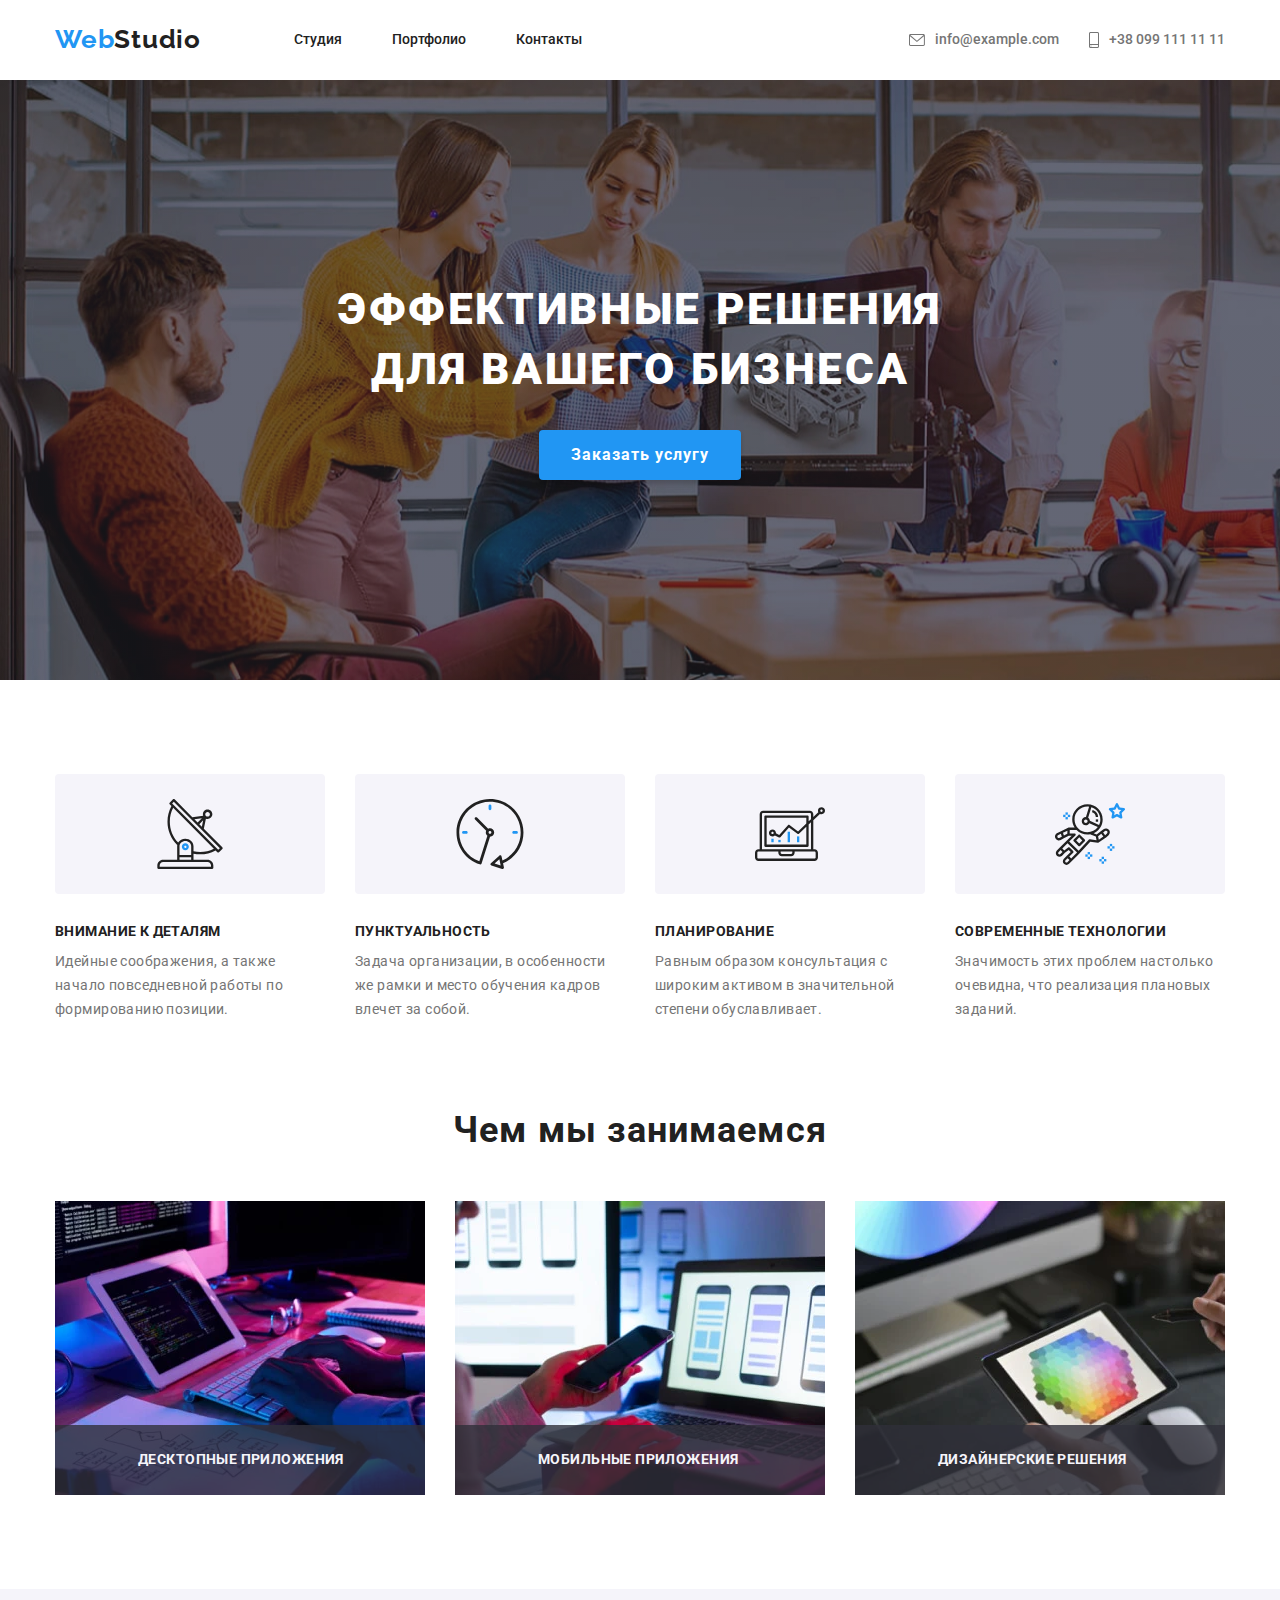
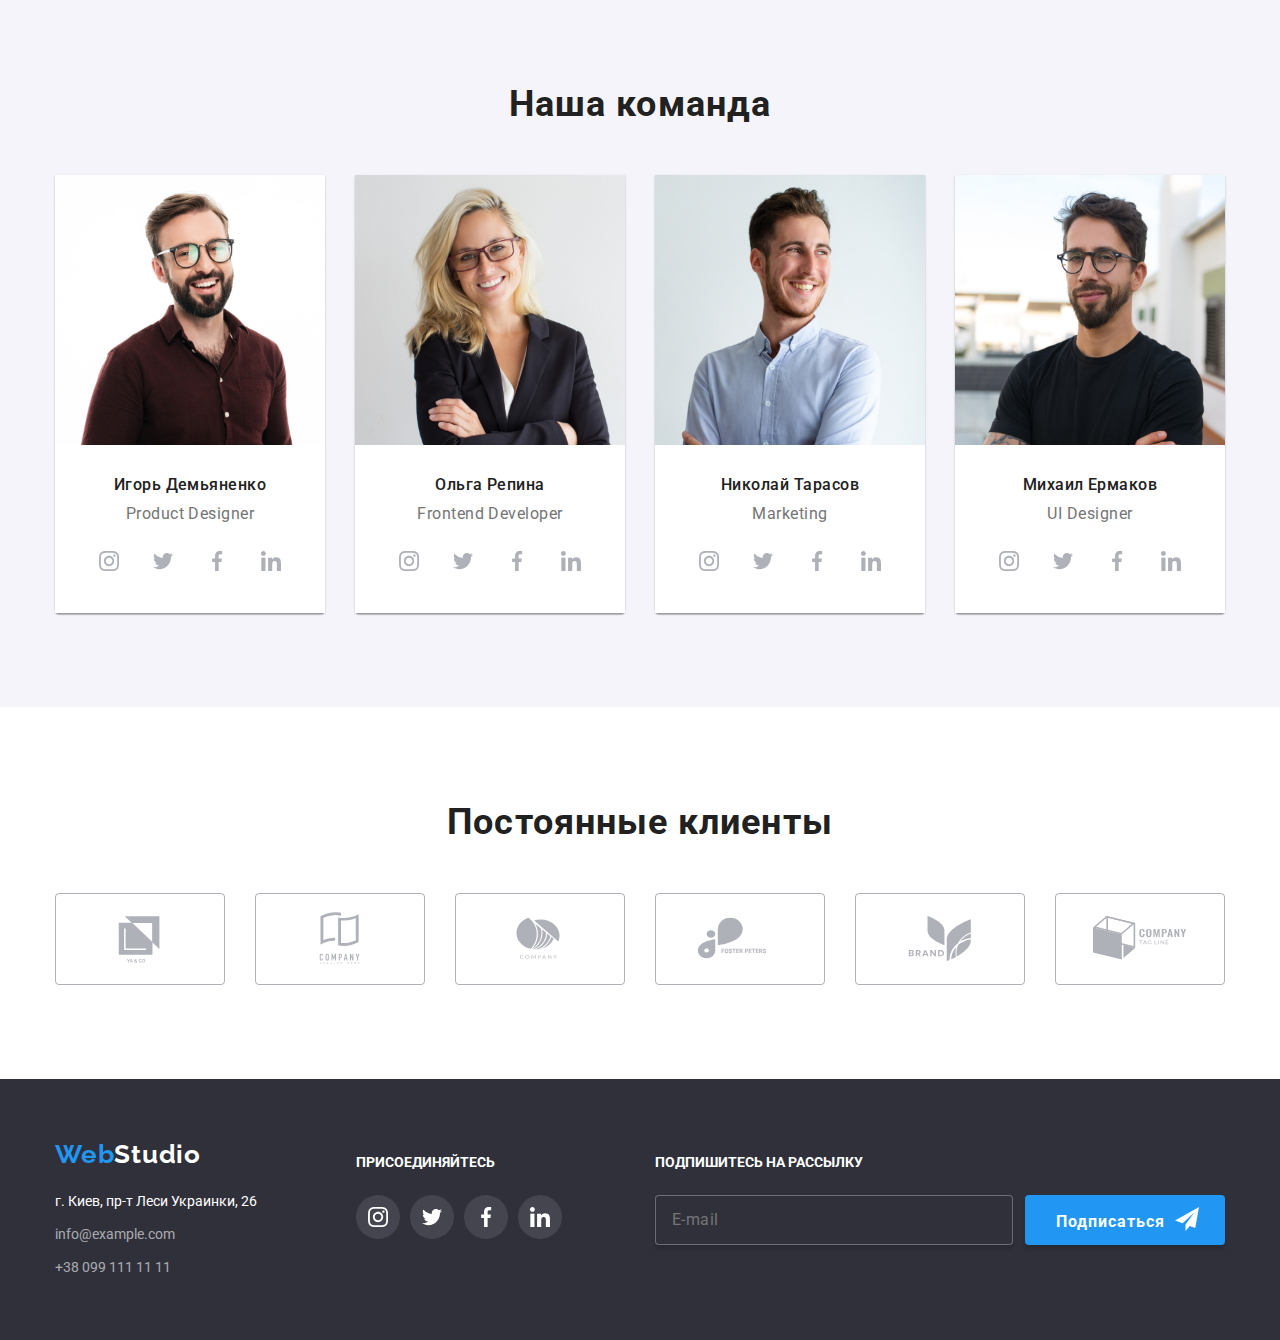
==== commit a6a60817: "retinizing_rools_section" ====
--- a/index.html
+++ b/index.html
@@ -127,7 +127,26 @@
                     <h2 class="team-title">Чем мы занимаемся</h2>
                     <ul class="rools-container-list-pic">
                         <li class="container-item pic">
-                            <img src="./images/1pro.jpg" alt="computer work" width="370" height="294">
+                            <picture>
+                            <source
+                                srcset="
+                                ./images/img_lr.webp 1x,
+                                ./images/img_lr@2x.webp 2x
+                                "
+                                media="(min-width: 1200px)"
+                                type="image/webp"
+                                />
+                                <source
+                                srcset="./images/img_lr@2x.jpg"
+                                media="(min-width: 1200px)"
+                                type="image/jpeg"
+                            />
+                            <img 
+                            src="./images/img_lr.jpg" 
+                            alt="computer work"
+                            width="370"
+                            height="294">
+                            </picture>
                             <div class="plashka">
                                 <p class="plashka-txt">
                                     Десктопные приложения
@@ -135,7 +154,26 @@
                             </div>
                         </li>
                         <li class="container-item pic">
-                            <img src="./images/2pro.jpg" alt="computer work2" width="370" height="294">
+                            <picture>
+                            <source
+                                srcset="
+                                ./images/img2_lr.webp 1x,
+                                ./images/img2_lr@2x.webp 2x
+                                "
+                                media="(min-width: 1200px)"
+                                type="image/webp"
+                                />
+                                <source
+                                srcset="./images/img2_lr@2x.jpg"
+                                media="(min-width: 1200px)"
+                                type="image/jpeg"
+                            />
+                            <img 
+                            src="./images/img2_lr.jpg" 
+                            alt="computer work2"
+                            width="370"
+                            height="294">
+                            </picture>
                             <div class="plashka">
                                 <p class="plashka-txt">
                                     Мобильные приложения
@@ -143,7 +181,26 @@
                             </div>
                         </li>
                         <li class="container-item pic">
-                            <img src="./images/3pro.jpg" alt="color scheme" width="370" height="294">
+                            <picture>
+                            <source
+                                srcset="
+                                ./images/img3_lr.webp 1x,
+                                ./images/img3_lr@2x.webp 2x
+                                "
+                                media="(min-width: 1200px)"
+                                type="image/webp"
+                                />
+                                <source
+                                srcset="./images/img3_lr@2x.jpg"
+                                media="(min-width: 1200px)"
+                                type="image/jpeg"
+                            />
+                            <img 
+                            src="./images/img3_lr.jpg" 
+                            alt="color scheme" 
+                            width="370" 
+                            height="294">
+                            </picture>
                             <div class="plashka">
                                 <p class="plashka-txt">
                                     Дизайнерские решения
--- a/css/main.min.css
+++ b/css/main.min.css
@@ -1 +1 @@
-:root{--main-text-color: #212121;--main-text-colorlight: #757575;--second-text-color: #2196F3;--third-text-color: #FFFFFF;--bg-color: #2F303A;--bg-colorlight: #F5F4FA;--main-color-icon: #AFB1B8;--main-font: "Roboto", "Arial", "Impact", sans-serif}.btn,.hero-but-butt,.hero__but{display:block;color:var(--third-text-color);background-color:var(--second-text-color);font-family:var(--main-font);font-size:16px;font-weight:700;letter-spacing:.06em;text-align:center;cursor:pointer;border-radius:4px;border-color:rgba(0,0,0,0);box-shadow:0px 4px 4px 0px rgba(0,0,0,.15)}*{list-style:none}h1,h2,h3,h4,h5,h6,p,ul{margin:0}img{display:block;max-width:100%;height:auto}*{list-style:none}h1,h2,h3,h4,h5,h6,p,ul{margin:0}img{display:block;max-width:100%;height:auto}body{font-family:var(--main-font);font-size:14px;line-height:1.71;color:var(--main-text-color)}.container{max-width:100%;margin:0 auto;padding:0 15px}@media screen and (min-width: 320px)and (max-width: 767px){.container{max-width:480px}}@media screen and (min-width: 768px)and (max-width: 1199px){.container{max-width:768px}}@media screen and (min-width: 1200px){.container{max-width:1200px}}.top{vertical-align:50%}.top-container{display:flex;align-items:center;height:60px}@media screen and (min-width: 320px)and (max-width: 767px){.top-container{height:60px}}@media screen and (min-width: 768px){.top-container{height:80px}}@media screen and (min-width: 320px)and (max-width: 767px){.mini-menu{display:flex;justify-content:space-between;max-width:100vw;width:450px;align-items:center}}.top-logo{font-family:"Raleway",sans-serif;color:var(--second-text-color);font-size:24px;font-style:normal;font-weight:700;line-height:1.17;letter-spacing:.03em;text-align:left;text-decoration:none;margin-right:276px}@media screen and (min-width: 320px)and (max-width: 767px){.top-logo{margin-right:0px}}@media screen and (min-width: 768px)and (max-width: 1199px){.top-logo{margin-right:88px}}@media screen and (min-width: 1200px){.top-logo{font-size:26px;line-height:1.19;margin-right:93px}}a.top-logo>span{color:var(--main-text-color)}.top-menu a{text-decoration:none;color:var(--main-text-color);font-weight:500;transition-property:color;transition-duration:250ms;transition-timing-function:cubic-bezier(0.4, 0, 0.2, 1)}@media screen and (max-width: 767px){.top-menu a{opacity:0}}.top-menu a:hover{color:var(--second-text-color)}.top-menu a:focus{color:var(--second-text-color)}.top-list{display:flex;align-items:center;padding:0}@media screen and (max-width: 767px){.top-list{display:none}}.top-list-item{margin-right:50px}.top-list-item:last-child{margin:0}.link{position:relative;display:block;text-decoration:none;color:var(--main-text-color)}@media screen and (max-width: 1199px){.top-adr>.top-adr-item:last-child>.link{margin-bottom:0px}}.current{color:var(--second-text-color)}.current:hover::after{content:"";display:block;position:absolute;bottom:-28px;left:0;width:100%;height:4px;border-radius:2px;background-color:var(--second-text-color)}.top-adr-social{padding-right:0;margin-right:0;margin-left:auto}.top-adr-social .top-adr{display:none;padding-top:0px;padding-bottom:0px;padding-right:0px}@media screen and (min-width: 768px){.top-adr-social .top-adr{display:block;align-items:center;justify-content:flex-end;padding-top:21px;padding-bottom:21px}}@media screen and (min-width: 1200px){.top-adr-social .top-adr{display:flex;align-items:center;justify-content:end;padding-top:32px;padding-bottom:32px}}.top-adr-social .top-adr-item:not(:last-child){margin-right:30px}.top-adr-social .link{display:flex;align-items:center;text-decoration:none;color:var(--main-text-colorlight);font-weight:500;transition-property:color;transition-duration:250ms;transition-timing-function:cubic-bezier(0.4, 0, 0.2, 1)}@media screen and (max-width: 1199px){.top-adr-social .link{font-size:12px;line-height:14.06px;margin-bottom:10px}}.top-adr-social .link:hover,.top-adr-social .link:focus{color:var(--second-text-color)}.top-adr-social .socials-icons-top{margin-right:10px;fill:currentColor}@media screen and (min-width: 768px){.top-adr-social .socials-icons-top{font-size:12px;line-height:14.06px}}.top-adr-social .socials-icons-top .phone{width:10px;height:16px}.menu-btn{position:relative;display:block;width:40px;height:40px;background-color:rgba(0,0,0,0);border:none;outline:rgba(0,0,0,0);border-color:rgba(0,0,0,0);padding:0px;z-index:99}@media screen and (min-width: 768px){.menu-btn{display:none}}.menu-btn__icon{width:40px;height:40px}.menu-btn__icon-open{opacity:1;fill:var(--main-text-color)}.menu-btn__icon-open:hover{fill:var(--second-text-color)}.menu-btn__icon-close{opacity:0}.menu-btn.is-active .menu-btn__icon-open{opacity:0}.menu-btn.is-active .menu-btn__icon-close{opacity:1;fill:var(--main-text-color)}.mobile-overlay{position:fixed;top:0;left:0;width:100vw;height:100vh;z-index:10;transform:translateX(100%);visibility:hidden;transition:transform 300ms;pointer-events:none;background-color:var(--third-text-color);box-shadow:0px 4px 8px rgba(0,0,0,.04),0px 2px 4px rgba(0,0,0,.08),0px 1px 3px rgba(0,0,0,.16)}@media screen and (min-width: 768px){.mobile-overlay{display:none}}.mobile-overlay.is-open{transform:translateX(0);visibility:visible;pointer-events:initial}.mobile-menu{width:100%;height:100%;padding-top:48px;padding-left:40px;background-color:var(--third-text-color)}@media screen and (min-width: 768px){.mobile-menu{display:none}}.mobile-nav{margin-bottom:302px}.mobile-nav__list{padding-left:0;font-weight:500;font-size:40px;line-height:77px;text-align:center;letter-spacing:.02em;text-align:left}.mobile-nav__link{color:var(--main-text-color)}.mobile-nav__link:hover{color:var(--second-text-color)}.mobile-menu__contacts{margin-bottom:64px}.mobile-menu__link{font-weight:500;font-size:24px;line-height:28px;letter-spacing:.02em;color:var(--main-text-colorlight)}.mobile-menu__link:hover{color:var(--second-text-color)}.mobile-menu__link:first-child{padding-bottom:32px;font-weight:500;font-size:34px;line-height:40px;color:var(--second-text-color)}.socials{display:flex;padding-left:0px}.socials__item{padding-right:10px}.socials__item:not(:first-child){padding-left:10px}.socials__item:not(:last-child){border-right:1px solid rgba(33,33,33,.2)}.socials__link{font-weight:500;font-size:18px;line-height:22px;letter-spacing:.02em;color:#2196f3}.promodemo{background-color:#fff;border-top:1px solid #ececec;padding-top:94px;padding-bottom:94px}@media screen and (min-width: 320px)and (max-width: 1199px){.promodemo{padding:60px 0px}}.promodemo__container{display:flex;flex-direction:column;align-items:center}.promodemo__container-list{display:flex;flex-direction:row;padding-left:0}@media screen and (min-width: 320px)and (max-width: 767px){.promodemo__container-list{flex-wrap:wrap;margin-bottom:40px}}.promodemo__item{margin-right:8px;margin-bottom:50px}.promodemo__item:last-child{margin-right:0}@media screen and (min-width: 768px)and (max-width: 1199px){.promodemo__item{margin-bottom:30px}}@media screen and (max-width: 767px){.promodemo__item{margin-bottom:15px}}.promo-titles{font-family:var(--main-font);background-color:var(--bg-colorlight);color:var(--main-text-color);font-weight:500;font-size:16px;line-height:1.63;letter-spacing:.03em;cursor:pointer;padding:6px 22px;border-radius:4px;border:rgba(255,255,255,0);transition-property:background-color color box-shadow;transition-duration:250ms;transition-timing-function:cubic-bezier(0.4, 0, 0.2, 1)}.promo-titles:hover{background-color:var(--second-text-color);color:var(--third-text-color);box-shadow:0px 2px 2px 0px rgba(0,0,0,.12),0px 1px 2px 0px rgba(0,0,0,.08),0px 3px 1px 0px rgba(0,0,0,.1)}.promo-titles:focus{background-color:var(--second-text-color);color:var(--third-text-color);box-shadow:0px 2px 2px 0px rgba(0,0,0,.12),0px 1px 2px 0px rgba(0,0,0,.08),0px 3px 1px 0px rgba(0,0,0,.1)}.demo__container-list{display:flex;flex-wrap:wrap;padding-left:0;max-width:100%}@media screen and (min-width: 320px)and (max-width: 1199px){.demo__container-list{gap:30px}}.demo__item{width:370px;background:#fff;transition-property:cursor box-shadow;transition-duration:250ms;transition-timing-function:cubic-bezier(0.4, 0, 0.2, 1)}@media screen and (min-width: 768px)and (max-width: 1199px){.demo__item{width:354px;height:404px;margin-right:0px;margin-bottom:0px;flex:1 1 calc(50% - 30px)}.demo__item:first-child,.demo__item:first-child+li{height:440px}.demo__item:first-child .demo__block,.demo__item:first-child+li .demo__block{height:146px}}@media screen and (min-width: 320px)and (max-width: 767px){.demo__item{max-width:100vw;width:450px}}.demo__item:hover{cursor:pointer;box-shadow:1px 4px 6px 0px rgba(0,0,0,.16),0px 4px 4px 0px rgba(0,0,0,.06),0px 1px 1px 0px rgba(0,0,0,.12)}.demo__item:not(:nth-child(3n+3)){margin-right:30px}@media screen and (min-width: 320px)and (max-width: 1199px){.demo__item:not(:nth-child(3n+3)){margin-right:0px}}.demo__item:not(:nth-child(n+7)){margin-bottom:30px}@media screen and (min-width: 320px)and (max-width: 1199px){.demo__item:not(:nth-child(n+7)){margin-bottom:0px}}@media screen and (min-width: 768px)and (max-width: 1199px){.demo__item:last-child{width:354px}}.demo__item-pic{display:block;width:370px;height:294px}@media screen and (min-width: 768px)and (max-width: 1199px){.demo__item-pic{width:354px}}@media screen and (min-width: 480px)and (max-width: 767px){.demo__item-pic{width:450px;height:294px}}.demo__thumb{position:relative;cursor:pointer;overflow:hidden}@media screen and (min-width: 768px)and (max-width: 1199px){.demo__thumb{width:354px}}.demo__descr{display:flex;align-items:center;justify-content:center;width:100vw;height:100%;position:absolute;left:0px;bottom:0px;padding:24px;color:var(--third-text-color);background-color:rgba(33,150,243,.9);text-align:left;font-size:18px;line-height:1.71;letter-spacing:3%;transform:translateY(100%);transition:transform;transition-duration:250ms}@media screen and (min-width: 768px)and (max-width: 1199px){.demo__descr{width:auto}}.demo__thumb:hover .demo__descr{transform:translateY(0%)}.demo__block{border-top:0px;border-right:1px solid #eee;border-bottom:1px solid #eee;border-left:1px solid #eee;padding-top:20px;padding-bottom:20px;padding-left:24px}@media screen and (min-width: 768px)and (max-width: 1199px){.demo__block{height:110px;width:auto}.demo__block:last-child{width:354px}}.demo__titles{color:var(--main-text-color);font-weight:700;font-size:18px;line-height:36px;letter-spacing:.06em;padding-bottom:4px}@media screen and (min-width: 768px)and (max-width: 1199px){.demo__titles{width:306px}}.demo__position{color:var(--main-text-colorlight);font-size:16px;line-height:1.88;letter-spacing:.03em}.btn,.hero-but-butt,.hero__but{display:block;color:var(--third-text-color);background-color:var(--second-text-color);font-family:var(--main-font);font-size:16px;font-weight:700;letter-spacing:.06em;text-align:center;cursor:pointer;border-radius:4px;border-color:rgba(0,0,0,0);box-shadow:0px 4px 4px 0px rgba(0,0,0,.15)}.hero{width:100%;max-width:480px;margin:0 auto;color:var(--third-text-color);background-color:var(--bg-color);padding-top:118px;padding-bottom:118px;background-image:linear-gradient(to bottom, rgba(47, 48, 58, 0.4), rgba(47, 48, 58, 0.4)),url(../images/480_400.png)}@media screen and (min-width: 768px)and (max-width: 1199px){.hero{max-width:768px;margin:0 auto;background-image:linear-gradient(to bottom, rgba(47, 48, 58, 0.4), rgba(47, 48, 58, 0.4)),url(../images/768_400.png)}}@media screen and (min-width: 1200px){.hero{max-width:1600px;padding-top:200px;padding-bottom:200px;margin:0 auto;background-image:linear-gradient(to bottom, rgba(47, 48, 58, 0.4), rgba(47, 48, 58, 0.4)),url(../images/img_HEROpro.jpg)}}.hero__container{display:flex;flex-direction:column;align-items:center}.hero__title{text-transform:uppercase;font-size:26px;font-weight:900;line-height:1.62;letter-spacing:.06em;text-align:center;padding-bottom:30px}@media screen and (min-width: 1200px){.hero__title{font-size:44px;line-height:1.36}}.hero__but{margin:0 auto;line-height:1.875;padding:8px 30px}.deal{padding-top:60px;padding-bottom:60px}@media screen and (min-width: 1200px){.deal{padding-top:94px;padding-bottom:0px}}.deal__container{display:flex;flex-direction:column;align-items:center}.deal__container-list{display:block;padding-left:0px}@media screen and (min-width: 768px)and (max-width: 1199px){.deal__container-list{display:flex;flex-wrap:wrap;gap:30px;padding-left:0}}@media screen and (min-width: 1200px){.deal__container-list{display:flex;padding-left:0}}.deal__pic{display:flex;position:relative;width:100%;max-width:450px;height:120px;justify-content:center;align-items:center;border-radius:4px;margin-bottom:30px;background-color:var(--bg-colorlight)}@media screen and (min-width: 1200px){.deal__pic{width:270px;height:120px;margin-left:0px;margin-right:0px}}.deal__titles{color:var(--main-text-color);font-size:14px;font-weight:700;line-height:1.14;letter-spacing:.03em;text-transform:uppercase;width:270px;height:16px}.deal__article{height:75px;color:var(--main-text-colorlight);font-size:14px;line-height:1.71;letter-spacing:.03em;justify-content:right;padding-top:10px;margin-bottom:30px;margin:0 auto}@media screen and (min-width: 320px)and (max-width: 479px){.deal__article{margin-bottom:10px}}@media screen and (max-width: 1199px){.deal__article{color:var(--main-text-colorlight);font-size:14px;line-height:1.71;letter-spacing:.03em;padding-top:10px}}.deal__icon{display:flex;position:absolute;justify-content:center;align-items:center;fill:var(--main-color-icon)}@media screen and (min-width: 768px)and (max-width: 1199px){.container-item{width:354px;height:251px;margin-right:0px;margin-left:0px;flex:1 1 calc(50% - 30px)}}@media screen and (min-width: 1200px){.container-item{position:static;margin-right:30px}}.container-item:last-child{margin-right:0px}.team{background-color:var(--bg-colorlight);padding-top:60px;padding-bottom:60px}@media screen and (min-width: 768px)and (max-width: 1199px){.team{padding-bottom:30px}}@media screen and (min-width: 1200px){.team{padding-top:94px;padding-bottom:94px}}.team-container{display:flex;flex-direction:column;align-items:center}.team-title{font-weight:700;font-size:36px;line-height:1.17;letter-spacing:.03em;padding-bottom:30px}@media screen and (min-width: 1200px){.team-title{padding-bottom:50px}}.team-container-list{display:flex;flex-wrap:wrap;gap:30px;padding-left:0;max-width:100%}@media screen and (min-width: 1200px){.team-container-list{flex-wrap:nowrap;align-items:center;padding-left:0}}.teamit{width:450px;height:622px;border-bottom-right-radius:4px;border-bottom-left-radius:4px;box-shadow:0px 2px 1px 0px rgba(0,0,0,.2),0px 1px 1px 0px rgba(0,0,0,.14),0px 1px 3px 0px rgba(0,0,0,.12)}@media screen and (min-width: 320px)and (max-width: 479px){.teamit{height:auto}}@media screen and (min-width: 768px)and (max-width: 1199px){.teamit{width:354px;height:auto;flex:1 1 calc(50% - 30px);margin-bottom:30px;box-shadow:0px 1px 3px rgba(0,0,0,.12),0px 1px 1px rgba(0,0,0,.14),0px 2px 1px rgba(0,0,0,.2)}}@media screen and (min-width: 1200px){.teamit{padding-right:0px;padding-left:0px;margin-right:0px;margin-left:0px;width:270px;height:auto}}.img-teamit{display:block;width:450px;height:460px}@media screen and (min-width: 320px)and (max-width: 479px){.img-teamit{width:100vw;height:auto}}@media screen and (min-width: 768px)and (max-width: 1199px){.img-teamit{width:354px;height:374px}}@media screen and (min-width: 1200px){.img-teamit{height:270px}}.bot-teamit{background-color:var(--third-text-color);padding-top:30px;padding-bottom:30px}@media screen and (min-width: 320px)and (max-width: 479px){.bot-teamit{max-width:100vw}}@media screen and (max-width: 1199px){.bot-teamit{padding-bottom:24px}}.team-titles{color:var(--main-text-color);font-weight:500;font-size:16px;line-height:1.19;letter-spacing:.03em;padding-bottom:10px;text-align:center}.team-position{color:var(--main-text-colorlight);font-size:16px;line-height:1.19;letter-spacing:.03em;text-align:center;padding-bottom:16px}.team-social-list{display:flex;padding-left:122px;padding-right:122px;justify-content:space-between}@media screen and (min-width: 320px)and (max-width: 479px){.team-social-list{padding-left:0;padding-right:0;justify-content:center}}@media screen and (min-width: 768px)and (max-width: 1199px){.team-social-list{padding-left:74px;padding-right:74px}}@media screen and (min-width: 1200px){.team-social-list{padding-left:32px;padding-right:32px}}.team-social-link{display:flex;width:44px;height:44px;justify-content:center;align-items:center;background-color:rgba(255,255,255,0);border-radius:50%;transition-property:background-color;transition-duration:250ms;transition-timing-function:cubic-bezier(0.4, 0, 0.2, 1)}.team-social-link:hover{background-color:var(--second-text-color)}.team-social-link:focus{background-color:var(--second-text-color)}.team-social-link:hover>.social-icon{fill:var(--third-text-color)}.team-social-link:focus>.social-icon{fill:var(--third-text-color)}.social-icon{fill:var(--main-color-icon)}.rools{padding-top:94px;padding-bottom:94px}@media screen and (max-width: 1199px){.rools{display:none}}.rools-container{display:flex;flex-direction:column;align-items:center}.pic{height:294px}.rools-container-list-pic{position:relative;display:flex;padding-left:0}.plashka{display:block;position:absolute;bottom:0;width:370px;height:70px;background-color:rgba(47,48,58,.8)}.plashka-txt{position:absolute;top:27px;color:var(--bg-colorlight);font-size:14px;font-weight:700;line-height:1.14;letter-spacing:.03em;text-transform:uppercase}.plashka-txt:nth-child(1){left:83px}.plashka-txt:nth-child(2){left:86px}.plashka-txt:nth-child(3){left:95px}.clients{padding-top:94px}@media screen and (max-width: 1199px){.clients{padding-top:60px}}.clients__container{display:flex;flex-direction:column;align-items:center}.clients__title{font-weight:700;font-size:36px;line-height:1.17;letter-spacing:.03em;padding-bottom:50px}@media screen and (min-width: 320px)and (max-width: 479px){.clients__title{text-align:center}}@media screen and (max-width: 1199px){.clients__title{font-size:28px;padding-bottom:30px}}.clients__list{display:flex;align-items:center;padding-left:0px;padding-bottom:94px}@media screen and (min-width: 320px)and (max-width: 479px){.clients__list{justify-content:center}}@media screen and (min-width: 320px)and (max-width: 1199px){.clients__list{flex-wrap:wrap;gap:30px;padding-left:0;padding-bottom:60px}}.clients__link{display:flex;width:170px;height:92px;justify-content:center;align-items:center;margin-right:15px;margin-left:15px;border-radius:4px;border-width:1px;border-color:var(--main-color-icon);border-style:solid;background-color:var --third-text-color;transition-property:border-color;transition-duration:250ms;transition-timing-function:cubic-bezier(0.4, 0, 0.2, 1)}@media screen and (min-width: 320px)and (max-width: 767px){.clients__link{width:210px;height:92px;margin-right:0px;margin-left:0px;flex:1 1 calc(50% - 30px)}}@media screen and (min-width: 768px)and (max-width: 1199px){.clients__link{width:226px;height:92px;margin-right:0px;margin-left:0px;flex:1 1 calc(33.3333333333% - 30px)}}.clients__link:hover{border-color:var(--second-text-color)}.clients__link:focus{border-color:var(--second-text-color)}.clients__link:hover>.clients__icon{fill:var(--second-text-color)}.clients__link:focus>.clients__icon{fill:var(--second-text-color)}.clients__icon{fill:var(--main-color-icon);transition-property:fill;transition-duration:250ms;transition-timing-function:cubic-bezier(0.4, 0, 0.2, 1)}.btn,.hero-but-butt,.hero__but{display:block;color:var(--third-text-color);background-color:var(--second-text-color);font-family:var(--main-font);font-size:16px;font-weight:700;letter-spacing:.06em;text-align:center;cursor:pointer;border-radius:4px;border-color:rgba(0,0,0,0);box-shadow:0px 4px 4px 0px rgba(0,0,0,.15)}.bottom{width:inherit;color:var(--third-text-color);background-color:var(--bg-color);padding-top:60px;padding-bottom:60px;align-items:center}@media screen and (min-width: 320px)and (max-width: 767px){.bottom{padding-bottom:155px;height:603px}}@media screen and (min-width: 768px)and (max-width: 1199px){.bottom{padding-bottom:130px}}.bottom__f_s_containers{display:flex}@media screen and (min-width: 768px)and (max-width: 1199px){.bottom__f_s_containers{justify-content:space-evenly}}@media screen and (min-width: 320px)and (max-width: 767px){.bottom__f_s_containers{display:block}}.bottom__container{display:flex;flex-direction:column;width:231px;padding-right:0px}@media screen and (min-width: 320px)and (max-width: 767px){.bottom__container{align-items:center;width:auto;padding:0px}}.bottom__container2{padding-left:70px;padding-right:0px}@media screen and (min-width: 320px)and (max-width: 767px){.bottom__container2{padding-left:0px;padding-right:0px;align-items:center}}@media screen and (min-width: 768px)and (max-width: 1199px){.bottom__container2{padding-left:0px;padding-right:0px}}.bottom__container3{padding-left:93px;padding-right:0px}@media screen and (min-width: 320px)and (max-width: 767px){.bottom__container3{align-items:center;padding-left:0px;padding-right:0px}}@media screen and (min-width: 768px)and (max-width: 1199px){.bottom__container3{position:relative;top:60px;padding-left:0px;display:block;justify-content:center;align-items:center;text-align:center}}.bottom__attach{font-family:var(--main-font);font-weight:700;text-transform:uppercase;padding-bottom:20px;padding-top:12px}@media screen and (min-width: 320px)and (max-width: 767px){.bottom__attach{text-align:center;padding-bottom:20px;padding-top:60px}}@media screen and (min-width: 768px)and (max-width: 1199px){.bottom__attach{padding-top:5px}}.bottom__social-list{display:flex;justify-content:flex-start;padding-left:0px}@media screen and (min-width: 320px)and (max-width: 1199px){.bottom__social-list{justify-content:center}}.bottom__social-item{padding-right:10px}.bottom__social-item:last-child{padding-right:0px}.bottom__social-link{display:flex;width:44px;height:44px;justify-content:center;align-items:center;background-color:rgba(255,255,255,.1);border-radius:50%;transition-property:background-color;transition-duration:250ms;transition-timing-function:cubic-bezier(0.4, 0, 0.2, 1)}.bottom__social-link:hover{background-color:var(--second-text-color)}.bottom__social-link:focus{background-color:var(--second-text-color)}.bottom__social-icon{fill:var(--third-text-color)}.bottom__logo{font-family:"Raleway",sans-serif;color:var(--second-text-color);font-size:26px;font-weight:700;line-height:1.19;letter-spacing:.03em;text-decoration:none;padding-bottom:20px}@media screen and (min-width: 320px)and (max-width: 767px){.bottom__logo{display:flex;align-items:center}}.bottom span{color:var(--third-text-color)}@media screen and (min-width: 320px)and (max-width: 767px){.bottom span{display:flex;align-items:center}}.bottom__adr-list{padding-left:0}@media screen and (min-width: 320px)and (max-width: 767px){.bottom__adr-list{display:inline-block;align-items:center;justify-content:center}}.bottom__adr-item{display:block}.bottom__adr-item:nth-last-child(n+2){padding-bottom:9px}@media screen and (min-width: 320px)and (max-width: 767px){.bottom__adr-item:nth-last-child(n+2){padding-bottom:8px}}.bottom__adr-info{font-style:normal;text-decoration:none;color:var(--third-text-color);transition-property:color;transition-duration:250ms;transition-timing-function:cubic-bezier(0.4, 0, 0.2, 1)}@media screen and (min-width: 320px)and (max-width: 767px){.bottom__adr-info{display:block}}.bottom__adr-info:hover{color:var(--second-text-color)}.bottom__adr-info:focus{color:var(--second-text-color)}.bottom__adr-c{font-style:normal;text-decoration:none;color:rgba(255,255,255,.6);transition-property:color;transition-duration:250ms;transition-timing-function:cubic-bezier(0.4, 0, 0.2, 1)}@media screen and (min-width: 320px)and (max-width: 767px){.bottom__adr-c{display:block;text-align:center}}.bottom__adr-c:hover{color:var(--second-text-color)}.bottom__adr-c:focus{color:var(--second-text-color)}.bottom__butt{width:212px;display:flex;justify-content:end;top:48px}@media screen and (min-width: 320px)and (max-width: 767px){.bottom__butt{display:flex;justify-content:center;width:auto;height:50px;margin-top:20px}}@media screen and (min-width: 768px)and (max-width: 1199px){.bottom__butt{position:relative;top:80px;width:738px;height:50px;justify-content:center}}.fotter-container{display:flex;padding-left:15px}@media screen and (min-width: 320px)and (max-width: 767px){.fotter-container{display:block;align-items:center}}@media screen and (min-width: 768px)and (max-width: 1199px){.fotter-container{display:block}}a.bott__logo>span{color:var(--third-text-color)}.name-lable-bottom{position:relative}.name-label-input-bottom{border-radius:4px;background-color:var(--bg-color);width:450px;height:50px;border:1px solid rgba(255,255,255,.3);padding-left:16px;box-shadow:0px 4px 4px rgba(0,0,0,.15);font-weight:400;font-size:16px;line-height:20px;letter-spacing:.03em;color:var(--third-text-color)}@media screen and (min-width: 320px)and (max-width: 479px){.name-label-input-bottom{margin-left:15px;margin-right:15px}}@media screen and (min-width: 320px)and (max-width: 767px){.name-label-input-bottom{max-width:90vw;width:450px;margin:0 auto;resize:vertical}}@media screen and (min-width: 1200px){.name-label-input-bottom{width:358px}}.div-icon-bottom{position:absolute;top:0px;left:0px;display:flex;width:79px;height:50px;color:red;align-items:center;justify-content:center}.input-icon-bottom{color:rgba(255,255,255,.6);font-weight:400;font-size:16px;line-height:20px;letter-spacing:.03em}.hero-but-butt{position:absolute;width:200px;height:50px;line-height:30px;margin-top:56px;padding:10px 62px 10px 29px}@media screen and (min-width: 320px)and (max-width: 767px){.hero-but-butt{display:flex;margin-left:auto;margin-top:0px}}@media screen and (min-width: 768px)and (max-width: 1199px){.hero-but-butt{margin-top:0px}}.h-butt{display:flex;width:143px;justify-content:center}.butt-sing{width:109px;height:30px}.butt-svg{width:24px;height:24px;margin-left:10px}.backdrop{position:fixed;width:100vw;height:100vh;top:0;left:50%;transform:translateX(-50%);opacity:1;visibility:visible;pointer-events:initial;background-color:rgba(0,0,0,.2);transition:opacity var(--bg-colorlight),visibility var(--bg-colorlight);transition-duration:250ms}.backdrop.is-hidden{opacity:0;visibility:hidden;pointer-events:none}.modal-wrapper{position:absolute;top:50%;left:50%;transform:translate(-50%, -50%);width:528px;height:581px;padding:40px 40px 0;box-shadow:0px 1px 3px rgba(0,0,0,.12),0px 1px 1px rgba(0,0,0,.14),0px 2px 1px rgba(0,0,0,.2);border-radius:4px;background-color:#fff}@media screen and (min-width: 320px)and (max-width: 479px){.modal-wrapper{width:450px;height:609px}}@media screen and (min-width: 480px)and (max-width: 1199px){.modal-wrapper{width:450px;height:609px}}.modal-btn{position:absolute;top:8px;right:8px;width:30px;height:30px;background-color:#fff;border:1px solid rgba(0,0,0,.1);padding:0px;border-radius:50%;cursor:pointer;display:flex;align-items:center;justify-content:center}.icon-close{display:flex;width:11px;height:11px;fill:#000;transition-property:fill;transition-duration:250ms;transition-timing-function:cubic-bezier(0.4, 0, 0.2, 1)}.modal-btn:hover>.icon-close,.modal-btn:focus>.icon-close{fill:var(--second-text-color)}input.name-label-input{padding:8px;font-family:inherit;transition-property:fill;transition-duration:250ms;transition-timing-function:cubic-bezier(0.4, 0, 0.2, 1)}label{display:flex;flex-direction:column;margin-bottom:10px}.name-label{position:relative;font-size:12px;line-height:14px;letter-spacing:.01em;transition-property:fill color;transition-duration:250ms;transition-timing-function:cubic-bezier(0.4, 0, 0.2, 1)}.name-label:hover>.text-field,.name-label:focus>.text-field{border-color:var(--second-text-color);cursor:pointer;transition:border-color 250ms cubic-bezier(0.4, 0, 0.2, 1)}.name-label:hover>.name-label-input,.name-label:focus>.name-label-input{border-color:var(--second-text-color);cursor:pointer;transition:border-color 250ms cubic-bezier(0.4, 0, 0.2, 1)}.name-label:hover>.div-icon>.input-icon,.name-label:focus>.div-icon>.input-icon{fill:var(--second-text-color);cursor:pointer;transition:fill 250ms cubic-bezier(0.4, 0, 0.2, 1)}.name-label-span{margin-bottom:4px;font-weight:400;color:var(--main-text-colorlight);letter-spacing:.01em}@media screen and (min-width: 320px)and (max-width: 1199px){.name-label-span{font-size:12px;line-height:14px}}input.name-label-input{border-radius:4px;width:448px;height:40px;border:1px solid rgba(33,33,33,.2);padding-left:42px}@media screen and (min-width: 320px)and (max-width: 1199px){input.name-label-input{width:370px}}.name-label-input:focus+.div-icon>.input-icon{fill:var(--second-text-color)}.div-icon{display:flex;width:42px;height:40px;align-items:center;justify-content:center;position:absolute;top:18px;left:0}.input-icon{position:absolute;fill:var(--main-text-color)}.text-field{width:448px;height:120px;resize:none;padding:12px 16px;border:1px solid rgba(33,33,33,.2);border-radius:4px}@media screen and (min-width: 320px)and (max-width: 1199px){.text-field{width:370px}}.text-field::placeholder{font-style:normal;font-weight:400;font-size:12px;line-height:14px;letter-spacing:.01em;color:rgba(117,117,117,.5)}.submit{position:relative;left:50%;transform:translate(-50%, 0);margin-top:20px;display:inline-block;width:200px;height:50px;padding:10px 55px;border:none;border-radius:4px;background-color:#2196f3;color:#fff;font-weight:700;font-size:16px;line-height:30px;letter-spacing:.06em;cursor:pointer;box-shadow:0px 4px 4px rgba(0,0,0,.15)}.submit:hover,.submit:focus{background-color:#1976d2}.form_txt{font-weight:bold;font-size:20px;line-height:23px;letter-spacing:3%;padding-bottom:12px;text-align:center}@media screen and (min-width: 320px)and (max-width: 1199px){.form_txt{line-height:30px}}.checkbox-label{display:block;flex-direction:row;align-items:center;padding-left:12px}.checkbox{-webkit-appearance:none;-moz-appearance:none;appearance:none;position:absolute}.icon{position:relative;display:inline-block;width:16px;height:15px;border:2px solid #000;border-radius:2px;transition-property:background-color border;transition-duration:250ms;transition-timing-function:cubic-bezier(0.4, 0, 0.2, 1)}.checkbox:checked+.icon{background-color:var(--second-text-color);border:0px}.checkbox+.icon>.input-icon{width:16px;height:15px;opacity:0;transition-property:opacity;transition-duration:250ms;transition-timing-function:cubic-bezier(0.4, 0, 0.2, 1)}.checkbox:checked+.icon>.input-icon{fill:var(--bg-colorlight);opacity:1}.txt{padding-left:8.38px;color:var(--main-text-colorlight);font-weight:400;font-size:14px;line-height:24px;letter-spacing:.03em}@media screen and (min-width: 320px)and (max-width: 1199px){.txt{font-size:12px;line-height:14px}}.checkbox-label a{color:var(--second-text-color)}/*# sourceMappingURL=main.min.css.map */+:root{--main-text-color: #212121;--main-text-colorlight: #757575;--second-text-color: #2196F3;--third-text-color: #FFFFFF;--bg-color: #2F303A;--bg-colorlight: #F5F4FA;--main-color-icon: #AFB1B8;--main-font: "Roboto", "Arial", "Impact", sans-serif}.btn,.hero-but-butt,.hero__but{display:block;color:var(--third-text-color);background-color:var(--second-text-color);font-family:var(--main-font);font-size:16px;font-weight:700;letter-spacing:.06em;text-align:center;cursor:pointer;border-radius:4px;border-color:rgba(0,0,0,0);box-shadow:0px 4px 4px 0px rgba(0,0,0,.15)}*{list-style:none}h1,h2,h3,h4,h5,h6,p,ul{margin:0}img{display:block;max-width:100%;height:auto}*{list-style:none}h1,h2,h3,h4,h5,h6,p,ul{margin:0}img{display:block;max-width:100%;height:auto}body{font-family:var(--main-font);font-size:14px;line-height:1.71;color:var(--main-text-color)}.container{max-width:100%;margin:0 auto;padding:0 15px}@media screen and (min-width: 320px)and (max-width: 767px){.container{max-width:480px}}@media screen and (min-width: 768px)and (max-width: 1199px){.container{max-width:768px}}@media screen and (min-width: 1200px){.container{max-width:1200px}}.top{vertical-align:50%}.top-container{display:flex;align-items:center;height:60px}@media screen and (min-width: 320px)and (max-width: 767px){.top-container{height:60px}}@media screen and (min-width: 768px){.top-container{height:80px}}@media screen and (min-width: 320px)and (max-width: 767px){.mini-menu{display:flex;justify-content:space-between;max-width:100vw;width:450px;align-items:center}}.top-logo{font-family:"Raleway",sans-serif;color:var(--second-text-color);font-size:24px;font-style:normal;font-weight:700;line-height:1.17;letter-spacing:.03em;text-align:left;text-decoration:none;margin-right:276px}@media screen and (min-width: 320px)and (max-width: 767px){.top-logo{margin-right:0px}}@media screen and (min-width: 768px)and (max-width: 1199px){.top-logo{margin-right:88px}}@media screen and (min-width: 1200px){.top-logo{font-size:26px;line-height:1.19;margin-right:93px}}a.top-logo>span{color:var(--main-text-color)}.top-menu a{text-decoration:none;color:var(--main-text-color);font-weight:500;transition-property:color;transition-duration:250ms;transition-timing-function:cubic-bezier(0.4, 0, 0.2, 1)}@media screen and (max-width: 767px){.top-menu a{opacity:0}}.top-menu a:hover{color:var(--second-text-color)}.top-menu a:focus{color:var(--second-text-color)}.top-list{display:flex;align-items:center;padding:0}@media screen and (max-width: 767px){.top-list{display:none}}.top-list-item{margin-right:50px}.top-list-item:last-child{margin:0}.link{position:relative;display:block;text-decoration:none;color:var(--main-text-color)}@media screen and (max-width: 1199px){.top-adr>.top-adr-item:last-child>.link{margin-bottom:0px}}.current{color:var(--second-text-color)}.current:hover::after{content:"";display:block;position:absolute;bottom:-28px;left:0;width:100%;height:4px;border-radius:2px;background-color:var(--second-text-color)}.top-adr-social{padding-right:0;margin-right:0;margin-left:auto}.top-adr-social .top-adr{display:none;padding-top:0px;padding-bottom:0px;padding-right:0px}@media screen and (min-width: 768px){.top-adr-social .top-adr{display:block;align-items:center;justify-content:flex-end;padding-top:21px;padding-bottom:21px}}@media screen and (min-width: 1200px){.top-adr-social .top-adr{display:flex;align-items:center;justify-content:end;padding-top:32px;padding-bottom:32px}}.top-adr-social .top-adr-item:not(:last-child){margin-right:30px}.top-adr-social .link{display:flex;align-items:center;text-decoration:none;color:var(--main-text-colorlight);font-weight:500;transition-property:color;transition-duration:250ms;transition-timing-function:cubic-bezier(0.4, 0, 0.2, 1)}@media screen and (max-width: 1199px){.top-adr-social .link{font-size:12px;line-height:14.06px;margin-bottom:10px}}.top-adr-social .link:hover,.top-adr-social .link:focus{color:var(--second-text-color)}.top-adr-social .socials-icons-top{margin-right:10px;fill:currentColor}@media screen and (min-width: 768px){.top-adr-social .socials-icons-top{font-size:12px;line-height:14.06px}}.top-adr-social .socials-icons-top .phone{width:10px;height:16px}.menu-btn{position:relative;display:block;width:40px;height:40px;background-color:rgba(0,0,0,0);border:none;outline:rgba(0,0,0,0);border-color:rgba(0,0,0,0);padding:0px;z-index:99}@media screen and (min-width: 768px){.menu-btn{display:none}}.menu-btn__icon{width:40px;height:40px}.menu-btn__icon-open{opacity:1;fill:var(--main-text-color)}.menu-btn__icon-open:hover{fill:var(--second-text-color)}.menu-btn__icon-close{opacity:0}.menu-btn.is-active .menu-btn__icon-open{opacity:0}.menu-btn.is-active .menu-btn__icon-close{opacity:1;fill:var(--main-text-color)}.mobile-overlay{position:fixed;top:0;left:0;width:100vw;height:100vh;z-index:10;transform:translateX(100%);visibility:hidden;transition:transform 300ms;pointer-events:none;background-color:var(--third-text-color);box-shadow:0px 4px 8px rgba(0,0,0,.04),0px 2px 4px rgba(0,0,0,.08),0px 1px 3px rgba(0,0,0,.16)}@media screen and (min-width: 768px){.mobile-overlay{display:none}}.mobile-overlay.is-open{transform:translateX(0);visibility:visible;pointer-events:initial}.mobile-menu{width:100%;height:100%;padding-top:48px;padding-left:40px;background-color:var(--third-text-color)}@media screen and (min-width: 768px){.mobile-menu{display:none}}.mobile-nav{margin-bottom:302px}.mobile-nav__list{padding-left:0;font-weight:500;font-size:40px;line-height:77px;text-align:center;letter-spacing:.02em;text-align:left}.mobile-nav__link{color:var(--main-text-color)}.mobile-nav__link:hover{color:var(--second-text-color)}.mobile-menu__contacts{margin-bottom:64px}.mobile-menu__link{font-weight:500;font-size:24px;line-height:28px;letter-spacing:.02em;color:var(--main-text-colorlight)}.mobile-menu__link:hover{color:var(--second-text-color)}.mobile-menu__link:first-child{padding-bottom:32px;font-weight:500;font-size:34px;line-height:40px;color:var(--second-text-color)}.socials{display:flex;padding-left:0px}.socials__item{padding-right:10px}.socials__item:not(:first-child){padding-left:10px}.socials__item:not(:last-child){border-right:1px solid rgba(33,33,33,.2)}.socials__link{font-weight:500;font-size:18px;line-height:22px;letter-spacing:.02em;color:#2196f3}.promodemo{background-color:#fff;border-top:1px solid #ececec;padding-top:94px;padding-bottom:94px}@media screen and (min-width: 320px)and (max-width: 1199px){.promodemo{padding:60px 0px}}.promodemo__container{display:flex;flex-direction:column;align-items:center}.promodemo__container-list{display:flex;flex-direction:row;padding-left:0}@media screen and (min-width: 320px)and (max-width: 767px){.promodemo__container-list{flex-wrap:wrap;margin-bottom:40px}}.promodemo__item{margin-right:8px;margin-bottom:50px}.promodemo__item:last-child{margin-right:0}@media screen and (min-width: 768px)and (max-width: 1199px){.promodemo__item{margin-bottom:30px}}@media screen and (max-width: 767px){.promodemo__item{margin-bottom:15px}}.promo-titles{font-family:var(--main-font);background-color:var(--bg-colorlight);color:var(--main-text-color);font-weight:500;font-size:16px;line-height:1.63;letter-spacing:.03em;cursor:pointer;padding:6px 22px;border-radius:4px;border:rgba(255,255,255,0);transition-property:background-color color box-shadow;transition-duration:250ms;transition-timing-function:cubic-bezier(0.4, 0, 0.2, 1)}.promo-titles:hover{background-color:var(--second-text-color);color:var(--third-text-color);box-shadow:0px 2px 2px 0px rgba(0,0,0,.12),0px 1px 2px 0px rgba(0,0,0,.08),0px 3px 1px 0px rgba(0,0,0,.1)}.promo-titles:focus{background-color:var(--second-text-color);color:var(--third-text-color);box-shadow:0px 2px 2px 0px rgba(0,0,0,.12),0px 1px 2px 0px rgba(0,0,0,.08),0px 3px 1px 0px rgba(0,0,0,.1)}.demo__container-list{display:flex;flex-wrap:wrap;padding-left:0;max-width:100%}@media screen and (min-width: 320px)and (max-width: 1199px){.demo__container-list{gap:30px}}.demo__item{width:370px;background:#fff;transition-property:cursor box-shadow;transition-duration:250ms;transition-timing-function:cubic-bezier(0.4, 0, 0.2, 1)}@media screen and (min-width: 320px)and (max-width: 479px){.demo__item{height:auto}}@media screen and (min-width: 768px)and (max-width: 1199px){.demo__item{width:354px;height:404px;margin-right:0px;margin-bottom:0px;flex:1 1 calc(50% - 30px)}.demo__item:first-child,.demo__item:first-child+li{height:440px}.demo__item:first-child .demo__block,.demo__item:first-child+li .demo__block{height:146px}}@media screen and (min-width: 320px)and (max-width: 767px){.demo__item{width:100vw;max-width:450px}}.demo__item:hover{cursor:pointer;box-shadow:1px 4px 6px 0px rgba(0,0,0,.16),0px 4px 4px 0px rgba(0,0,0,.06),0px 1px 1px 0px rgba(0,0,0,.12)}.demo__item:not(:nth-child(3n+3)){margin-right:30px}@media screen and (min-width: 320px)and (max-width: 1199px){.demo__item:not(:nth-child(3n+3)){margin-right:0px}}.demo__item:not(:nth-child(n+7)){margin-bottom:30px}@media screen and (min-width: 320px)and (max-width: 1199px){.demo__item:not(:nth-child(n+7)){margin-bottom:0px}}@media screen and (min-width: 768px)and (max-width: 1199px){.demo__item:last-child{width:354px}}.demo__item-pic{width:450px;height:294px}@media screen and (min-width: 320px)and (max-width: 479px){.demo__item-pic{width:100vw;height:auto}}@media screen and (min-width: 768px)and (max-width: 1199px){.demo__item-pic{width:354px}}@media screen and (min-width: 1200px){.demo__item-pic{width:370px;height:294px}}.demo__thumb{position:relative;cursor:pointer;overflow:hidden}@media screen and (min-width: 768px)and (max-width: 1199px){.demo__thumb{width:354px}}.demo__descr{display:flex;align-items:center;justify-content:center;height:100%;position:absolute;left:0px;bottom:0px;padding:24px;color:var(--third-text-color);background-color:rgba(33,150,243,.9);text-align:left;font-size:18px;line-height:1.71;letter-spacing:3%;transform:translateY(100%);transition:transform;transition-duration:250ms}@media screen and (min-width: 320px)and (max-width: 380px){.demo__descr{font-size:16px;line-height:1.4;letter-spacing:3%}}@media screen and (min-width: 768px)and (max-width: 1199px){.demo__descr{width:auto}}.demo__thumb:hover .demo__descr{transform:translateY(0%)}.demo__block{border-top:0px;border-right:1px solid #eee;border-bottom:1px solid #eee;border-left:1px solid #eee;padding-top:20px;padding-bottom:20px;padding-left:24px}@media screen and (min-width: 320px)and (max-width: 479px){.demo__block{max-width:100vw}}@media screen and (min-width: 768px)and (max-width: 1199px){.demo__block{height:110px;width:auto}.demo__block:last-child{width:354px}}.demo__titles{color:var(--main-text-color);font-weight:700;font-size:18px;line-height:36px;letter-spacing:.06em;padding-bottom:4px}@media screen and (min-width: 768px)and (max-width: 1199px){.demo__titles{width:306px}}.demo__position{color:var(--main-text-colorlight);font-size:16px;line-height:1.88;letter-spacing:.03em}.btn,.hero-but-butt,.hero__but{display:block;color:var(--third-text-color);background-color:var(--second-text-color);font-family:var(--main-font);font-size:16px;font-weight:700;letter-spacing:.06em;text-align:center;cursor:pointer;border-radius:4px;border-color:rgba(0,0,0,0);box-shadow:0px 4px 4px 0px rgba(0,0,0,.15)}.hero{width:100%;max-width:480px;margin:0 auto;color:var(--third-text-color);background-color:var(--bg-color);padding-top:118px;padding-bottom:118px;background-image:linear-gradient(to bottom, rgba(47, 48, 58, 0.4), rgba(47, 48, 58, 0.4)),url(../images/hero/bg-hero_sm@1x.png);background-image:linear-gradient(to bottom, rgba(47, 48, 58, 0.4), rgba(47, 48, 58, 0.4)),-webkit-image-set(url(../images/hero/bg-hero_sm@1x.webp) 1x)}@media screen and (min-device-pixel-ratio: 2),(-webkit-min-device-pixel-ratio: 2),(min-resolution: 192dpi),(min-resolution: 2dppx){.hero{background-image:linear-gradient(to bottom, rgba(47, 48, 58, 0.4), rgba(47, 48, 58, 0.4)),url(../images/hero/bg-hero_sm@2x.png);background-image:linear-gradient(to bottom, rgba(47, 48, 58, 0.4), rgba(47, 48, 58, 0.4)),-webkit-image-set(url(../images/hero/bg-hero_sm@2x.webp) 2x)}}@media screen and (min-width: 768px)and (max-width: 1199px){.hero{max-width:768px;margin:0 auto;background-image:linear-gradient(to bottom, rgba(47, 48, 58, 0.4), rgba(47, 48, 58, 0.4)),url(../images/hero/bg-hero_md@1x.png);background-image:linear-gradient(to bottom, rgba(47, 48, 58, 0.4), rgba(47, 48, 58, 0.4)),-webkit-image-set(url(../images/hero/bg-hero_md@1x.webp) 1x)}}@media screen and (min-width: 768px)and (max-width: 1199px)and (min-device-pixel-ratio: 2),screen and (min-width: 768px)and (max-width: 1199px)and (-webkit-min-device-pixel-ratio: 2),screen and (min-width: 768px)and (max-width: 1199px)and (min-resolution: 192dpi),screen and (min-width: 768px)and (max-width: 1199px)and (min-resolution: 2dppx){.hero{background-image:linear-gradient(to bottom, rgba(47, 48, 58, 0.4), rgba(47, 48, 58, 0.4)),url(../images/hero/bg-hero_md@2x.png);background-image:linear-gradient(to bottom, rgba(47, 48, 58, 0.4), rgba(47, 48, 58, 0.4)),-webkit-image-set(url(../images/hero/bg-hero_md@2x.webp) 2x)}}@media screen and (min-width: 1200px){.hero{max-width:1600px;padding-top:200px;padding-bottom:200px;margin:0 auto;background-image:linear-gradient(to bottom, rgba(47, 48, 58, 0.4), rgba(47, 48, 58, 0.4)),url(../images/hero/bg-hero_lr@1x.png);background-image:linear-gradient(to bottom, rgba(47, 48, 58, 0.4), rgba(47, 48, 58, 0.4)),-webkit-image-set(url(../images/hero/bg-hero_lr@1x.webp) 1x)}}@media screen and (min-width: 1200px)and (min-device-pixel-ratio: 2),screen and (min-width: 1200px)and (-webkit-min-device-pixel-ratio: 2),screen and (min-width: 1200px)and (min-resolution: 192dpi),screen and (min-width: 1200px)and (min-resolution: 2dppx){.hero{background-image:linear-gradient(to bottom, rgba(47, 48, 58, 0.4), rgba(47, 48, 58, 0.4)),url(../images/hero/bg-hero_lr@2x.png);background-image:linear-gradient(to bottom, rgba(47, 48, 58, 0.4), rgba(47, 48, 58, 0.4)),-webkit-image-set(url(../images/hero/bg-hero_lr@2x.webp) 2x)}}.hero__container{display:flex;flex-direction:column;align-items:center}.hero__title{text-transform:uppercase;font-size:26px;font-weight:900;line-height:1.62;letter-spacing:.06em;text-align:center;padding-bottom:30px}@media screen and (min-width: 1200px){.hero__title{font-size:44px;line-height:1.36}}.hero__but{margin:0 auto;line-height:1.875;padding:8px 30px}.deal{padding-top:60px;padding-bottom:60px}@media screen and (min-width: 1200px){.deal{padding-top:94px;padding-bottom:0px}}.deal__container{display:flex;flex-direction:column;align-items:center}.deal__container-list{display:block;padding-left:0px}@media screen and (min-width: 768px)and (max-width: 1199px){.deal__container-list{display:flex;flex-wrap:wrap;gap:30px;padding-left:0}}@media screen and (min-width: 1200px){.deal__container-list{display:flex;padding-left:0}}.deal__pic{display:flex;position:relative;width:100%;max-width:450px;height:120px;justify-content:center;align-items:center;border-radius:4px;margin-bottom:30px;background-color:var(--bg-colorlight)}@media screen and (min-width: 1200px){.deal__pic{width:270px;height:120px;margin-left:0px;margin-right:0px}}.deal__titles{color:var(--main-text-color);font-size:14px;font-weight:700;line-height:1.14;letter-spacing:.03em;text-transform:uppercase;width:270px;height:16px}.deal__article{height:75px;color:var(--main-text-colorlight);font-size:14px;line-height:1.71;letter-spacing:.03em;justify-content:right;padding-top:10px;margin-bottom:30px;margin:0 auto}@media screen and (min-width: 320px)and (max-width: 479px){.deal__article{margin-bottom:10px}}@media screen and (max-width: 1199px){.deal__article{color:var(--main-text-colorlight);font-size:14px;line-height:1.71;letter-spacing:.03em;padding-top:10px}}.deal__icon{display:flex;position:absolute;justify-content:center;align-items:center;fill:var(--main-color-icon)}@media screen and (min-width: 768px)and (max-width: 1199px){.container-item{width:354px;height:251px;margin-right:0px;margin-left:0px;flex:1 1 calc(50% - 30px)}}@media screen and (min-width: 1200px){.container-item{position:static;margin-right:30px}}.container-item:last-child{margin-right:0px}.team{background-color:var(--bg-colorlight);padding-top:60px;padding-bottom:60px}@media screen and (min-width: 768px)and (max-width: 1199px){.team{padding-bottom:30px}}@media screen and (min-width: 1200px){.team{padding-top:94px;padding-bottom:94px}}.team-container{display:flex;flex-direction:column;align-items:center}.team-title{font-weight:700;font-size:36px;line-height:1.17;letter-spacing:.03em;padding-bottom:30px}@media screen and (min-width: 1200px){.team-title{padding-bottom:50px}}.team-container-list{display:flex;flex-wrap:wrap;gap:30px;padding-left:0;max-width:100%}@media screen and (min-width: 1200px){.team-container-list{flex-wrap:nowrap;align-items:center;padding-left:0}}.teamit{width:450px;height:622px;border-bottom-right-radius:4px;border-bottom-left-radius:4px;box-shadow:0px 2px 1px 0px rgba(0,0,0,.2),0px 1px 1px 0px rgba(0,0,0,.14),0px 1px 3px 0px rgba(0,0,0,.12)}@media screen and (min-width: 320px)and (max-width: 479px){.teamit{height:auto}}@media screen and (min-width: 768px)and (max-width: 1199px){.teamit{width:354px;height:auto;flex:1 1 calc(50% - 30px);margin-bottom:30px;box-shadow:0px 1px 3px rgba(0,0,0,.12),0px 1px 1px rgba(0,0,0,.14),0px 2px 1px rgba(0,0,0,.2)}}@media screen and (min-width: 1200px){.teamit{padding-right:0px;padding-left:0px;margin-right:0px;margin-left:0px;width:270px;height:auto}}.img-teamit{display:block;width:450px;height:460px}@media screen and (min-width: 320px)and (max-width: 479px){.img-teamit{width:100vw;height:auto}}@media screen and (min-width: 768px)and (max-width: 1199px){.img-teamit{width:354px;height:374px}}@media screen and (min-width: 1200px){.img-teamit{height:270px}}.bot-teamit{background-color:var(--third-text-color);padding-top:30px;padding-bottom:30px}@media screen and (min-width: 320px)and (max-width: 479px){.bot-teamit{max-width:100vw}}@media screen and (max-width: 1199px){.bot-teamit{padding-bottom:24px}}.team-titles{color:var(--main-text-color);font-weight:500;font-size:16px;line-height:1.19;letter-spacing:.03em;padding-bottom:10px;text-align:center}.team-position{color:var(--main-text-colorlight);font-size:16px;line-height:1.19;letter-spacing:.03em;text-align:center;padding-bottom:16px}.team-social-list{display:flex;padding-left:122px;padding-right:122px;justify-content:space-between}@media screen and (min-width: 320px)and (max-width: 479px){.team-social-list{padding-left:0;padding-right:0;justify-content:center}}@media screen and (min-width: 768px)and (max-width: 1199px){.team-social-list{padding-left:74px;padding-right:74px}}@media screen and (min-width: 1200px){.team-social-list{padding-left:32px;padding-right:32px}}.team-social-link{display:flex;width:44px;height:44px;justify-content:center;align-items:center;background-color:rgba(255,255,255,0);border-radius:50%;transition-property:background-color;transition-duration:250ms;transition-timing-function:cubic-bezier(0.4, 0, 0.2, 1)}.team-social-link:hover{background-color:var(--second-text-color)}.team-social-link:focus{background-color:var(--second-text-color)}.team-social-link:hover>.social-icon{fill:var(--third-text-color)}.team-social-link:focus>.social-icon{fill:var(--third-text-color)}.social-icon{fill:var(--main-color-icon)}.rools{padding-top:94px;padding-bottom:94px}@media screen and (max-width: 1199px){.rools{display:none}}.rools-container{display:flex;flex-direction:column;align-items:center}.pic{height:294px}.rools-container-list-pic{position:relative;display:flex;padding-left:0}.plashka{display:block;position:absolute;bottom:0;width:370px;height:70px;background-color:rgba(47,48,58,.8)}.plashka-txt{position:absolute;top:27px;color:var(--bg-colorlight);font-size:14px;font-weight:700;line-height:1.14;letter-spacing:.03em;text-transform:uppercase}.plashka-txt:nth-child(1){left:83px}.plashka-txt:nth-child(2){left:86px}.plashka-txt:nth-child(3){left:95px}.clients{padding-top:94px}@media screen and (max-width: 1199px){.clients{padding-top:60px}}.clients__container{display:flex;flex-direction:column;align-items:center}.clients__title{font-weight:700;font-size:36px;line-height:1.17;letter-spacing:.03em;padding-bottom:50px}@media screen and (min-width: 320px)and (max-width: 479px){.clients__title{text-align:center}}@media screen and (max-width: 1199px){.clients__title{font-size:28px;padding-bottom:30px}}.clients__list{display:flex;align-items:center;padding-left:0px;padding-bottom:94px}@media screen and (min-width: 320px)and (max-width: 479px){.clients__list{justify-content:center}}@media screen and (min-width: 320px)and (max-width: 1199px){.clients__list{flex-wrap:wrap;gap:30px;padding-left:0;padding-bottom:60px}}.clients__link{display:flex;width:170px;height:92px;justify-content:center;align-items:center;margin-right:15px;margin-left:15px;border-radius:4px;border-width:1px;border-color:var(--main-color-icon);border-style:solid;background-color:var --third-text-color;transition-property:border-color;transition-duration:250ms;transition-timing-function:cubic-bezier(0.4, 0, 0.2, 1)}@media screen and (min-width: 320px)and (max-width: 767px){.clients__link{width:210px;height:92px;margin-right:0px;margin-left:0px;flex:1 1 calc(50% - 30px)}}@media screen and (min-width: 768px)and (max-width: 1199px){.clients__link{width:226px;height:92px;margin-right:0px;margin-left:0px;flex:1 1 calc(33.3333333333% - 30px)}}.clients__link:hover{border-color:var(--second-text-color)}.clients__link:focus{border-color:var(--second-text-color)}.clients__link:hover>.clients__icon{fill:var(--second-text-color)}.clients__link:focus>.clients__icon{fill:var(--second-text-color)}.clients__icon{fill:var(--main-color-icon);transition-property:fill;transition-duration:250ms;transition-timing-function:cubic-bezier(0.4, 0, 0.2, 1)}.btn,.hero-but-butt,.hero__but{display:block;color:var(--third-text-color);background-color:var(--second-text-color);font-family:var(--main-font);font-size:16px;font-weight:700;letter-spacing:.06em;text-align:center;cursor:pointer;border-radius:4px;border-color:rgba(0,0,0,0);box-shadow:0px 4px 4px 0px rgba(0,0,0,.15)}.bottom{width:inherit;color:var(--third-text-color);background-color:var(--bg-color);padding-top:60px;padding-bottom:60px;align-items:center}@media screen and (min-width: 320px)and (max-width: 767px){.bottom{padding-bottom:155px;height:603px}}@media screen and (min-width: 768px)and (max-width: 1199px){.bottom{padding-bottom:130px}}.bottom__f_s_containers{display:flex}@media screen and (min-width: 768px)and (max-width: 1199px){.bottom__f_s_containers{justify-content:space-evenly}}@media screen and (min-width: 320px)and (max-width: 767px){.bottom__f_s_containers{display:block}}.bottom__container{display:flex;flex-direction:column;width:231px;padding-right:0px}@media screen and (min-width: 320px)and (max-width: 767px){.bottom__container{align-items:center;width:auto;padding:0px}}.bottom__container2{padding-left:70px;padding-right:0px}@media screen and (min-width: 320px)and (max-width: 767px){.bottom__container2{padding-left:0px;padding-right:0px;align-items:center}}@media screen and (min-width: 768px)and (max-width: 1199px){.bottom__container2{padding-left:0px;padding-right:0px}}.bottom__container3{padding-left:93px;padding-right:0px}@media screen and (min-width: 320px)and (max-width: 767px){.bottom__container3{align-items:center;padding-left:0px;padding-right:0px}}@media screen and (min-width: 768px)and (max-width: 1199px){.bottom__container3{position:relative;top:60px;padding-left:0px;display:block;justify-content:center;align-items:center;text-align:center}}.bottom__attach{font-family:var(--main-font);font-weight:700;text-transform:uppercase;padding-bottom:20px;padding-top:12px}@media screen and (min-width: 320px)and (max-width: 767px){.bottom__attach{text-align:center;padding-bottom:20px;padding-top:60px}}@media screen and (min-width: 768px)and (max-width: 1199px){.bottom__attach{padding-top:5px}}.bottom__social-list{display:flex;justify-content:flex-start;padding-left:0px}@media screen and (min-width: 320px)and (max-width: 1199px){.bottom__social-list{justify-content:center}}.bottom__social-item{padding-right:10px}.bottom__social-item:last-child{padding-right:0px}.bottom__social-link{display:flex;width:44px;height:44px;justify-content:center;align-items:center;background-color:rgba(255,255,255,.1);border-radius:50%;transition-property:background-color;transition-duration:250ms;transition-timing-function:cubic-bezier(0.4, 0, 0.2, 1)}.bottom__social-link:hover{background-color:var(--second-text-color)}.bottom__social-link:focus{background-color:var(--second-text-color)}.bottom__social-icon{fill:var(--third-text-color)}.bottom__logo{font-family:"Raleway",sans-serif;color:var(--second-text-color);font-size:26px;font-weight:700;line-height:1.19;letter-spacing:.03em;text-decoration:none;padding-bottom:20px}@media screen and (min-width: 320px)and (max-width: 767px){.bottom__logo{display:flex;align-items:center}}.bottom span{color:var(--third-text-color)}@media screen and (min-width: 320px)and (max-width: 767px){.bottom span{display:flex;align-items:center}}.bottom__adr-list{padding-left:0}@media screen and (min-width: 320px)and (max-width: 767px){.bottom__adr-list{display:inline-block;align-items:center;justify-content:center}}.bottom__adr-item{display:block}.bottom__adr-item:nth-last-child(n+2){padding-bottom:9px}@media screen and (min-width: 320px)and (max-width: 767px){.bottom__adr-item:nth-last-child(n+2){padding-bottom:8px}}.bottom__adr-info{font-style:normal;text-decoration:none;color:var(--third-text-color);transition-property:color;transition-duration:250ms;transition-timing-function:cubic-bezier(0.4, 0, 0.2, 1)}@media screen and (min-width: 320px)and (max-width: 767px){.bottom__adr-info{display:block}}.bottom__adr-info:hover{color:var(--second-text-color)}.bottom__adr-info:focus{color:var(--second-text-color)}.bottom__adr-c{font-style:normal;text-decoration:none;color:rgba(255,255,255,.6);transition-property:color;transition-duration:250ms;transition-timing-function:cubic-bezier(0.4, 0, 0.2, 1)}@media screen and (min-width: 320px)and (max-width: 767px){.bottom__adr-c{display:block;text-align:center}}.bottom__adr-c:hover{color:var(--second-text-color)}.bottom__adr-c:focus{color:var(--second-text-color)}.bottom__butt{width:212px;display:flex;justify-content:end;top:48px}@media screen and (min-width: 320px)and (max-width: 767px){.bottom__butt{display:flex;justify-content:center;width:auto;height:50px;margin-top:20px}}@media screen and (min-width: 768px)and (max-width: 1199px){.bottom__butt{position:relative;top:80px;width:738px;height:50px;justify-content:center}}.fotter-container{display:flex;padding-left:15px}@media screen and (min-width: 320px)and (max-width: 767px){.fotter-container{display:block;align-items:center}}@media screen and (min-width: 768px)and (max-width: 1199px){.fotter-container{display:block}}a.bott__logo>span{color:var(--third-text-color)}.name-lable-bottom{position:relative}.name-label-input-bottom{border-radius:4px;background-color:var(--bg-color);width:450px;height:50px;border:1px solid rgba(255,255,255,.3);padding-left:16px;box-shadow:0px 4px 4px rgba(0,0,0,.15);font-weight:400;font-size:16px;line-height:20px;letter-spacing:.03em;color:var(--third-text-color)}@media screen and (min-width: 320px)and (max-width: 479px){.name-label-input-bottom{margin-left:15px;margin-right:15px}}@media screen and (min-width: 320px)and (max-width: 767px){.name-label-input-bottom{max-width:90vw;width:450px;margin:0 auto;resize:vertical}}@media screen and (min-width: 1200px){.name-label-input-bottom{width:358px}}.div-icon-bottom{position:absolute;top:0px;left:0px;display:flex;width:79px;height:50px;color:red;align-items:center;justify-content:center}.input-icon-bottom{color:rgba(255,255,255,.6);font-weight:400;font-size:16px;line-height:20px;letter-spacing:.03em}.hero-but-butt{position:absolute;width:200px;height:50px;line-height:30px;margin-top:56px;padding:10px 62px 10px 29px}@media screen and (min-width: 320px)and (max-width: 767px){.hero-but-butt{display:flex;margin-left:auto;margin-top:0px}}@media screen and (min-width: 768px)and (max-width: 1199px){.hero-but-butt{margin-top:0px}}.h-butt{display:flex;width:143px;justify-content:center}.butt-sing{width:109px;height:30px}.butt-svg{width:24px;height:24px;margin-left:10px}.backdrop{position:fixed;width:100vw;height:100vh;top:0;left:50%;transform:translateX(-50%);opacity:1;visibility:visible;pointer-events:initial;background-color:rgba(0,0,0,.2);transition:opacity var(--bg-colorlight),visibility var(--bg-colorlight);transition-duration:250ms}.backdrop.is-hidden{opacity:0;visibility:hidden;pointer-events:none}.modal-wrapper{position:absolute;top:50%;left:50%;transform:translate(-50%, -50%);width:528px;height:581px;padding:40px 40px 0;box-shadow:0px 1px 3px rgba(0,0,0,.12),0px 1px 1px rgba(0,0,0,.14),0px 2px 1px rgba(0,0,0,.2);border-radius:4px;background-color:#fff}@media screen and (min-width: 320px)and (max-width: 479px){.modal-wrapper{width:450px;height:609px}}@media screen and (min-width: 480px)and (max-width: 1199px){.modal-wrapper{width:450px;height:609px}}.modal-btn{position:absolute;top:8px;right:8px;width:30px;height:30px;background-color:#fff;border:1px solid rgba(0,0,0,.1);padding:0px;border-radius:50%;cursor:pointer;display:flex;align-items:center;justify-content:center}.icon-close{display:flex;width:11px;height:11px;fill:#000;transition-property:fill;transition-duration:250ms;transition-timing-function:cubic-bezier(0.4, 0, 0.2, 1)}.modal-btn:hover>.icon-close,.modal-btn:focus>.icon-close{fill:var(--second-text-color)}input.name-label-input{padding:8px;font-family:inherit;transition-property:fill;transition-duration:250ms;transition-timing-function:cubic-bezier(0.4, 0, 0.2, 1)}label{display:flex;flex-direction:column;margin-bottom:10px}.name-label{position:relative;font-size:12px;line-height:14px;letter-spacing:.01em;transition-property:fill color;transition-duration:250ms;transition-timing-function:cubic-bezier(0.4, 0, 0.2, 1)}.name-label:hover>.text-field,.name-label:focus>.text-field{border-color:var(--second-text-color);cursor:pointer;transition:border-color 250ms cubic-bezier(0.4, 0, 0.2, 1)}.name-label:hover>.name-label-input,.name-label:focus>.name-label-input{border-color:var(--second-text-color);cursor:pointer;transition:border-color 250ms cubic-bezier(0.4, 0, 0.2, 1)}.name-label:hover>.div-icon>.input-icon,.name-label:focus>.div-icon>.input-icon{fill:var(--second-text-color);cursor:pointer;transition:fill 250ms cubic-bezier(0.4, 0, 0.2, 1)}.name-label-span{margin-bottom:4px;font-weight:400;color:var(--main-text-colorlight);letter-spacing:.01em}@media screen and (min-width: 320px)and (max-width: 1199px){.name-label-span{font-size:12px;line-height:14px}}input.name-label-input{border-radius:4px;width:448px;height:40px;border:1px solid rgba(33,33,33,.2);padding-left:42px}@media screen and (min-width: 320px)and (max-width: 1199px){input.name-label-input{width:370px}}.name-label-input:focus+.div-icon>.input-icon{fill:var(--second-text-color)}.div-icon{display:flex;width:42px;height:40px;align-items:center;justify-content:center;position:absolute;top:18px;left:0}.input-icon{position:absolute;fill:var(--main-text-color)}.text-field{width:448px;height:120px;resize:none;padding:12px 16px;border:1px solid rgba(33,33,33,.2);border-radius:4px}@media screen and (min-width: 320px)and (max-width: 1199px){.text-field{width:370px}}.text-field::placeholder{font-style:normal;font-weight:400;font-size:12px;line-height:14px;letter-spacing:.01em;color:rgba(117,117,117,.5)}.submit{position:relative;left:50%;transform:translate(-50%, 0);margin-top:20px;display:inline-block;width:200px;height:50px;padding:10px 55px;border:none;border-radius:4px;background-color:#2196f3;color:#fff;font-weight:700;font-size:16px;line-height:30px;letter-spacing:.06em;cursor:pointer;box-shadow:0px 4px 4px rgba(0,0,0,.15)}.submit:hover,.submit:focus{background-color:#1976d2}.form_txt{font-weight:bold;font-size:20px;line-height:23px;letter-spacing:3%;padding-bottom:12px;text-align:center}@media screen and (min-width: 320px)and (max-width: 1199px){.form_txt{line-height:30px}}.checkbox-label{display:block;flex-direction:row;align-items:center;padding-left:12px}.checkbox{-webkit-appearance:none;-moz-appearance:none;appearance:none;position:absolute}.icon{position:relative;display:inline-block;width:16px;height:15px;border:2px solid #000;border-radius:2px;transition-property:background-color border;transition-duration:250ms;transition-timing-function:cubic-bezier(0.4, 0, 0.2, 1)}.checkbox:checked+.icon{background-color:var(--second-text-color);border:0px}.checkbox+.icon>.input-icon{width:16px;height:15px;opacity:0;transition-property:opacity;transition-duration:250ms;transition-timing-function:cubic-bezier(0.4, 0, 0.2, 1)}.checkbox:checked+.icon>.input-icon{fill:var(--bg-colorlight);opacity:1}.txt{padding-left:8.38px;color:var(--main-text-colorlight);font-weight:400;font-size:14px;line-height:24px;letter-spacing:.03em}@media screen and (min-width: 320px)and (max-width: 1199px){.txt{font-size:12px;line-height:14px}}.checkbox-label a{color:var(--second-text-color)}/*# sourceMappingURL=main.min.css.map */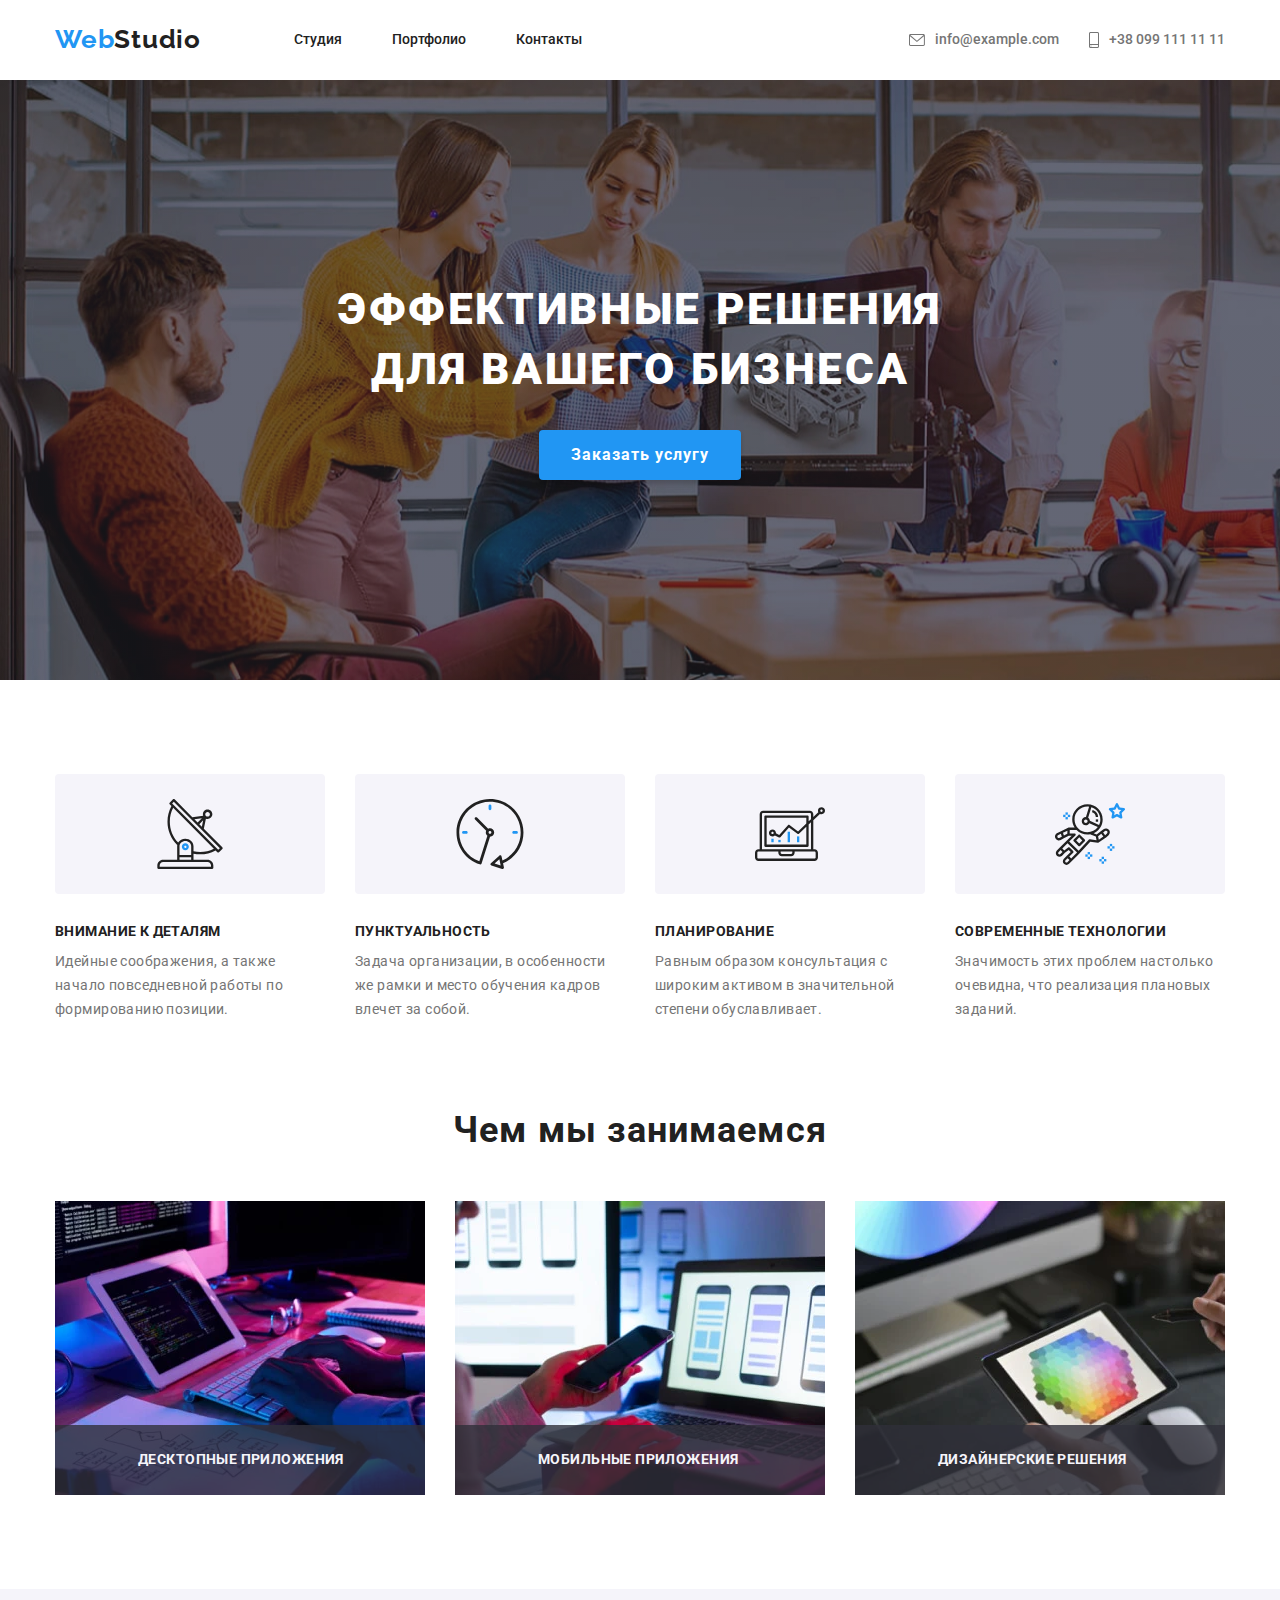
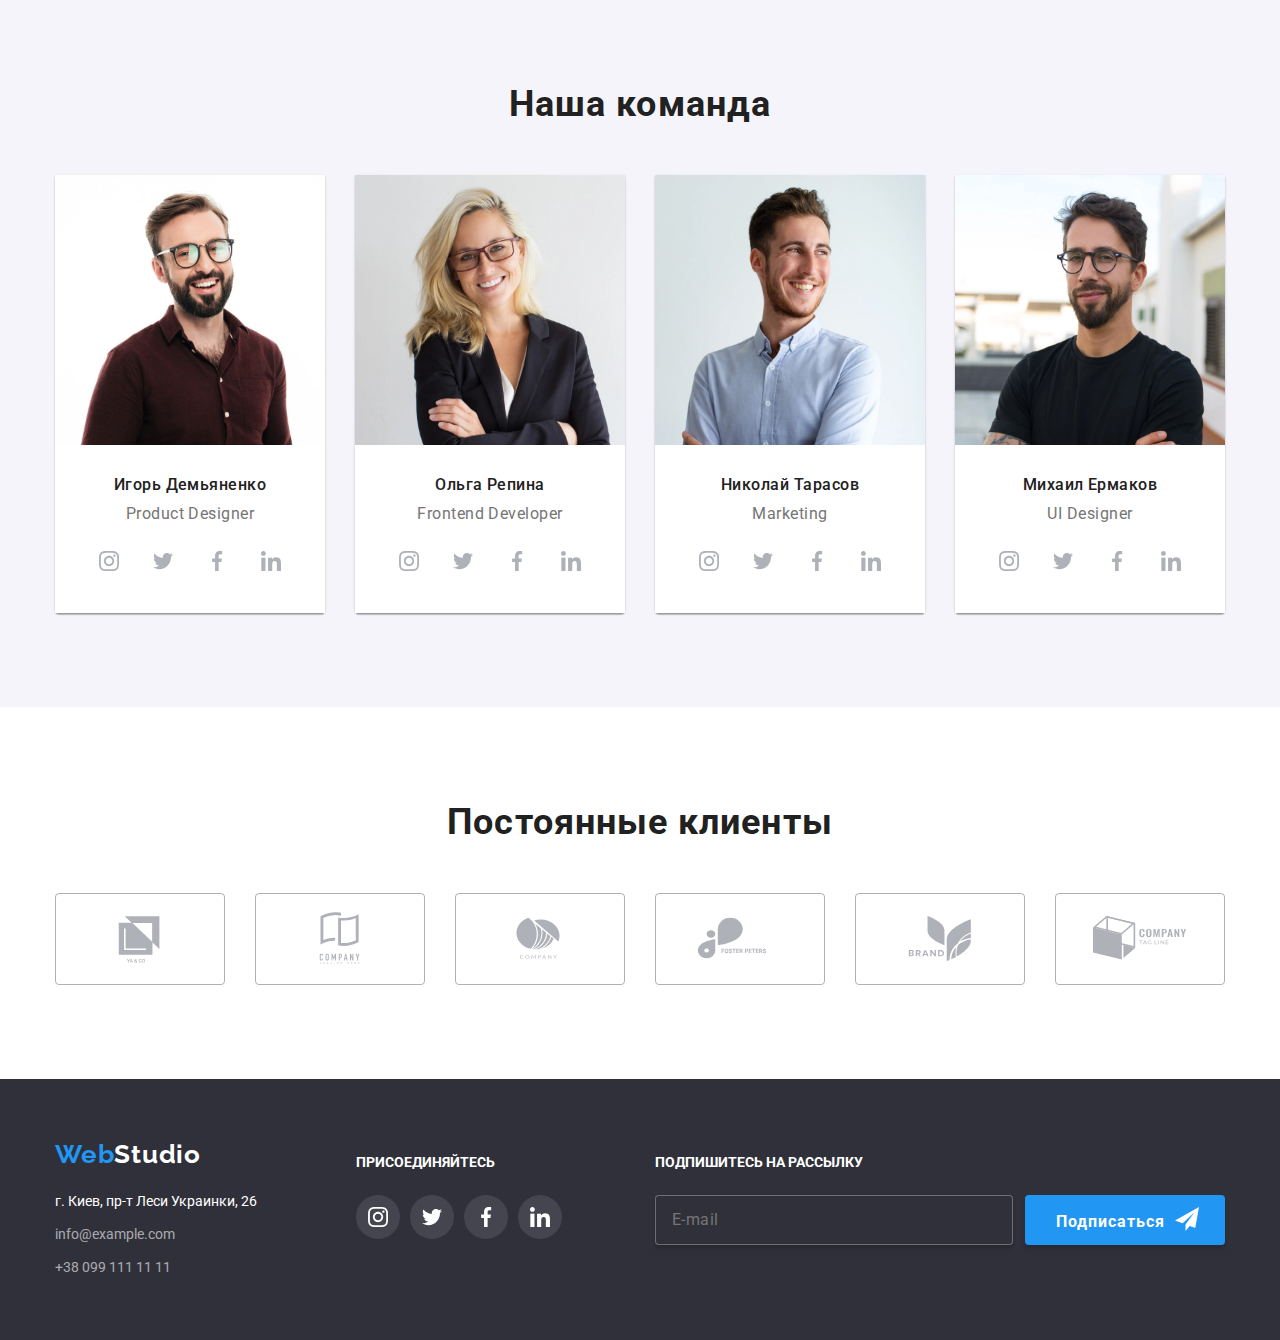
==== commit 26c672f6: "all_content_images_ready_retinizing_for_all_devices" ====
--- a/index.html
+++ b/index.html
@@ -215,7 +215,57 @@
                     <h2 class="team-title">Наша команда</h2>
                     <ul class="team-container-list">
                         <li class="container-item teamit">
-                            <img class="img-teamit" src="./images/4pro.jpg" alt="Демьяненко">
+                            <picture>
+                            <source
+                            srcset="
+                            ./images/pic_lr.webp 1x,
+                            ./images/pic_lr@2x.webp 2x
+                            "
+                            media="(min-width: 1200px)"
+                            type="image/webp"
+                            />
+                            <source
+                            srcset="
+                            ./images/pic_lr.jpg 1x,
+                            ./images/pic_lr@2x.jpg 2x
+                            "
+                            media="(min-width: 1200px)"
+                            type="image/jpeg"
+                            />
+                            <source
+                            srcset="
+                            ./images/pic_md.webp 1x,
+                            ./images/pic_md@2x.webp 2x
+                            "
+                            media="(min-width: 768px)"
+                            type="image/webp"
+                            />
+                            <source
+                            srcset="
+                            ./images/pic_md.png 1x,
+                            ./images/pic_md@2x.png 2x
+                            "
+                            media="(min-width: 768px)"
+                            type="image/png"
+                            />
+                            <source
+                            srcset="
+                            ./images/pic_sm.webp 1x,
+                            ./images/pic_sm@2x.webp 2x
+                            "
+                            media="(max-width: 767px)"
+                            type="image/webp"
+                            />
+                            <source
+                            srcset="./images/pic_sm@2x.png"
+                            media="(max-width: 767px)"
+                            type="image/png"
+                            />    
+                            <img 
+                            class="img-teamit" 
+                            src="./images/pic_sm.png" 
+                            alt="Демьяненко">
+                            </picture>
                             <div class="bot-teamit">
                                 <h3 class="team-titles">Игорь Демьяненко</h3>
                                 <p class="team-position">Product Designer</p> 
@@ -252,7 +302,57 @@
                             </div>
                         </li>
                         <li class="container-item teamit">
-                            <img class="img-teamit" src="./images/5pro.jpg" alt="Репина">
+                            <picture>
+                            <source
+                            srcset="
+                            ./images/pic2_lr.webp 1x,
+                            ./images/pic2_lr@2x.webp 2x
+                            "
+                            media="(min-width: 1200px)"
+                            type="image/webp"
+                            />
+                            <source
+                            srcset="
+                            ./images/pic2_lr.jpg 1x,
+                            ./images/pic2_lr@2x.jpg 2x
+                            "
+                            media="(min-width: 1200px)"
+                            type="image/jpeg"
+                            />
+                            <source
+                            srcset="
+                            ./images/pic2_md.webp 1x,
+                            ./images/pic2_md@2x.webp 2x
+                            "
+                            media="(min-width: 768px)"
+                            type="image/webp"
+                            />
+                            <source
+                            srcset="
+                            ./images/pic2_md.png 1x,
+                            ./images/pic2_md@2x.png 2x
+                            "
+                            media="(min-width: 768px)"
+                            type="image/png"
+                            />
+                            <source
+                            srcset="
+                            ./images/pic2_sm.webp 1x,                        
+                            ./images/pic2_sm@2x.webp 2x
+                            "
+                            media="(max-width: 767px)"
+                            type="image/webp"
+                            />
+                            <source
+                            srcset="./images/pic2_sm@2x.png"
+                            media="(max-width: 767px)"
+                            type="image/png"
+                            />    
+                            <img 
+                            class="img-teamit" 
+                            src="./images/pic2_sm.png"
+                            alt="Репина">
+                            </picture>
                             <div class="bot-teamit">
                                 <h3 class="team-titles">Ольга Репина</h3>
                                 <p class="team-position">Frontend Developer</p>
@@ -289,7 +389,57 @@
                             </div>
                             </li>
                         <li class="container-item teamit">
-                            <img class="img-teamit" src="./images/6pro.jpg" alt="Тарасов">
+                            <picture>
+                            <source
+                            srcset="
+                            ./images/pic3_lr.webp 1x,
+                            ./images/pic3_lr@2x.webp 2x
+                            "
+                            media="(min-width: 1200px)"
+                            type="image/webp"
+                            />
+                            <source
+                            srcset="
+                            ./images/pic3_lr.jpg 1x,
+                            ./images/pic3_lr@2x.jpg 2x
+                            "
+                            media="(min-width: 1200px)"
+                            type="image/jpeg"
+                            />
+                            <source
+                            srcset="
+                            ./images/pic3_md.webp 1x,
+                            ./images/pic3_md@2x.webp 2x
+                            "
+                            media="(min-width: 768px)"
+                            type="image/webp"
+                            />
+                            <source
+                            srcset="
+                            ./images/pic3_md.png 1x,
+                            ./images/pic3_md@2x.png 2x
+                            "
+                            media="(min-width: 768px)"
+                            type="image/png"
+                            />
+                            <source
+                            srcset="
+                            ./images/pic3_sm.webp 1x,                         
+                            ./images/pic3_sm@2x.webp 2x
+                            "
+                            media="(max-width: 767px)"
+                            type="image/webp"
+                            />
+                            <source
+                            srcset="./images/pic3_sm@2x.png"
+                            media="(max-width: 767px)"
+                            type="image/png"
+                            />    
+                            <img 
+                            class="img-teamit" 
+                            src="./images/pic3_sm.png"
+                            alt="Тарасов">
+                            </picture>
                             <div class="bot-teamit">
                                 <h3 class="team-titles">Николай Тарасов</h3>
                                 <p class="team-position">Marketing</p>
@@ -326,7 +476,57 @@
                             </div>
                             </li>
                         <li class="container-item teamit">
-                            <img class="img-teamit" src="./images/7pro.jpg" alt="Ермаков">
+                            <picture>
+                            <source
+                            srcset="
+                            ./images/pic4_lr.webp 1x,
+                            ./images/pic4_lr@2x.webp 2x
+                            "
+                            media="(min-width: 1200px)"
+                            type="image/webp"
+                            />
+                            <source
+                            srcset="
+                            ./images/pic4_lr.jpg 1x,
+                            ./images/pic4_lr@2x.jpg 2x
+                            "
+                            media="(min-width: 1200px)"
+                            type="image/jpeg"
+                            />
+                            <source
+                            srcset="
+                            ./images/pic4_md.webp 1x,
+                            ./images/pic4_md@2x.webp 2x
+                            "
+                            media="(min-width: 768px)"
+                            type="image/webp"
+                            />
+                            <source
+                            srcset="
+                            ./images/pic4_md.png 1x,
+                            ./images/pic4_md@2x.png 2x
+                            "
+                            media="(min-width: 768px)"
+                            type="image/png"
+                            />
+                            <source
+                            srcset="
+                            ./images/pic4_sm.webp 1x,                        
+                            ./images/pic4_sm@2x.webp 2x
+                            "
+                            media="(max-width: 767px)"
+                            type="image/webp"
+                            />
+                            <source
+                            srcset="./images/pic4_sm@2x.png"
+                            media="(max-width: 767px)"
+                            type="image/png"
+                            />    
+                            <img 
+                            class="img-teamit" 
+                            src="./images/pic4_sm.png"
+                            alt="Ермаков">
+                            </picture>
                             <div class="bot-teamit">
                                 <h3 class="team-titles">Михаил Ермаков</h3>
                                 <p class="team-position">UI Designer</p>
